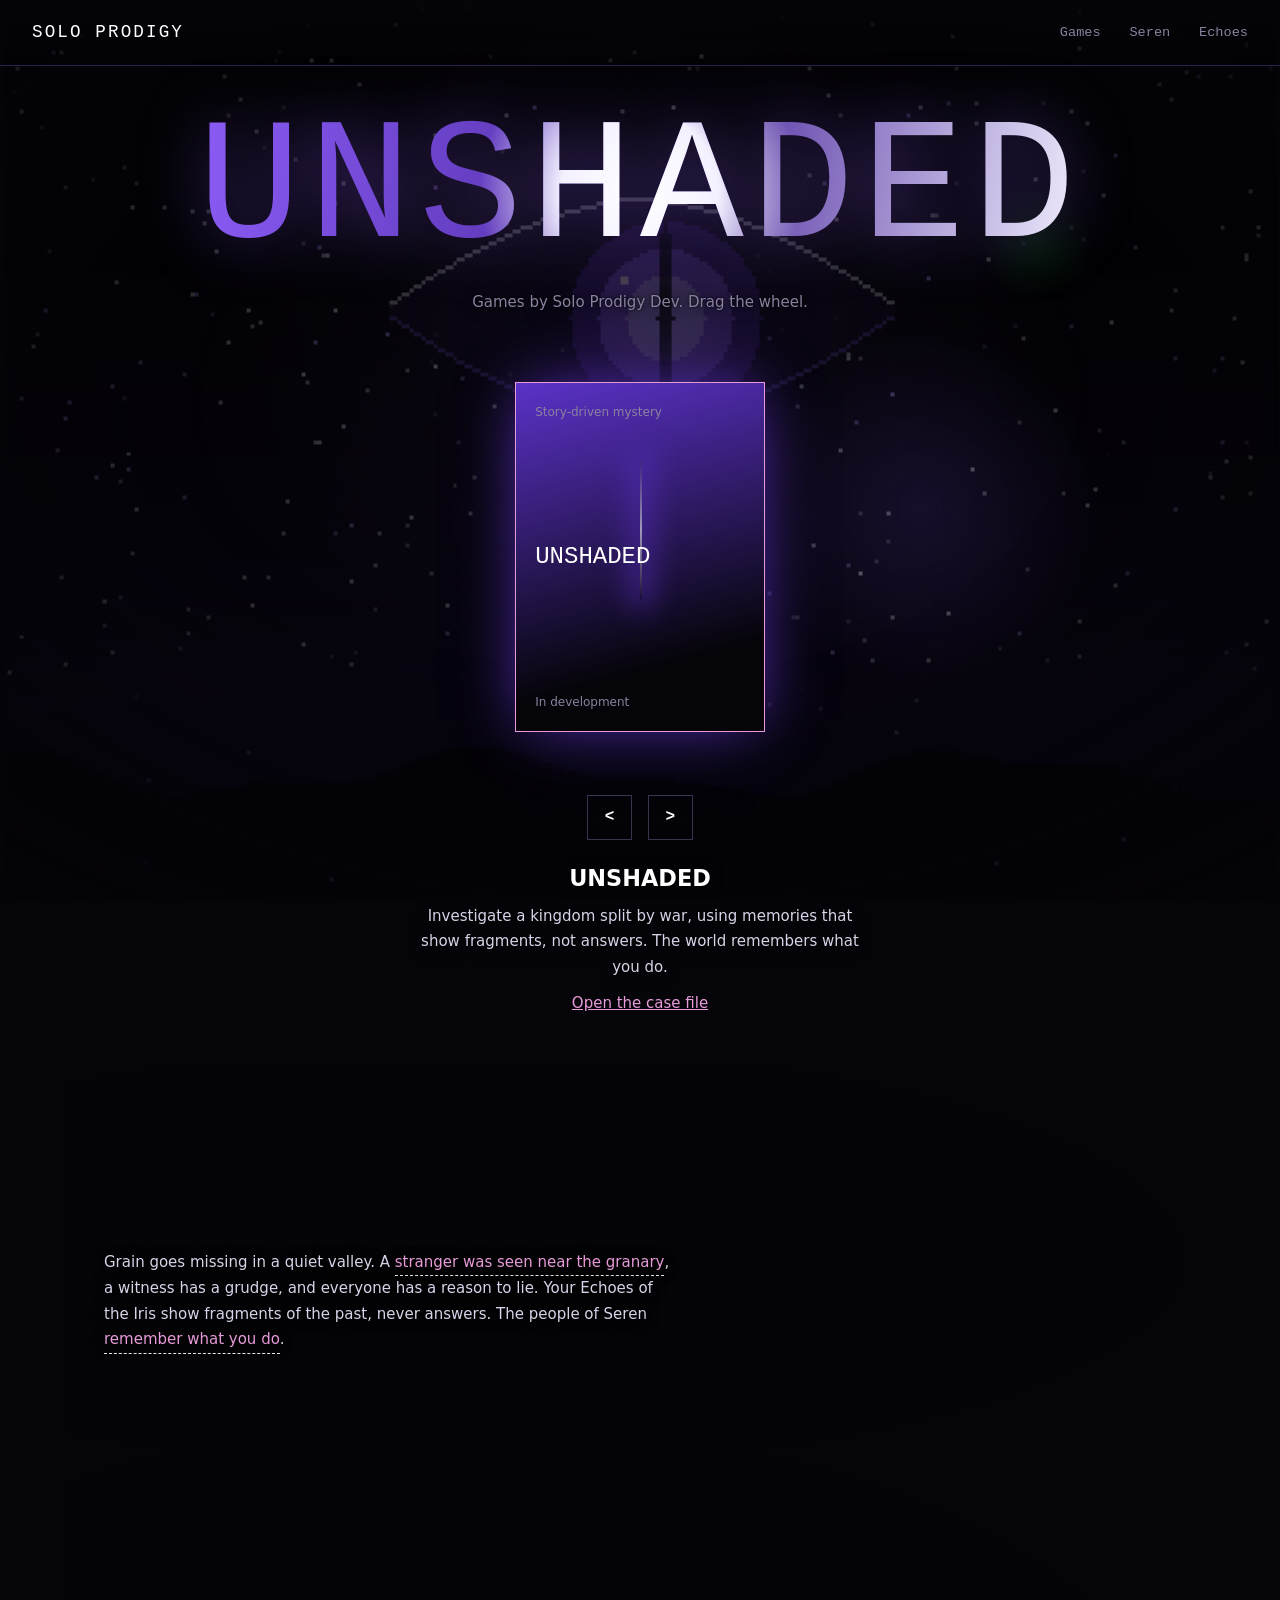
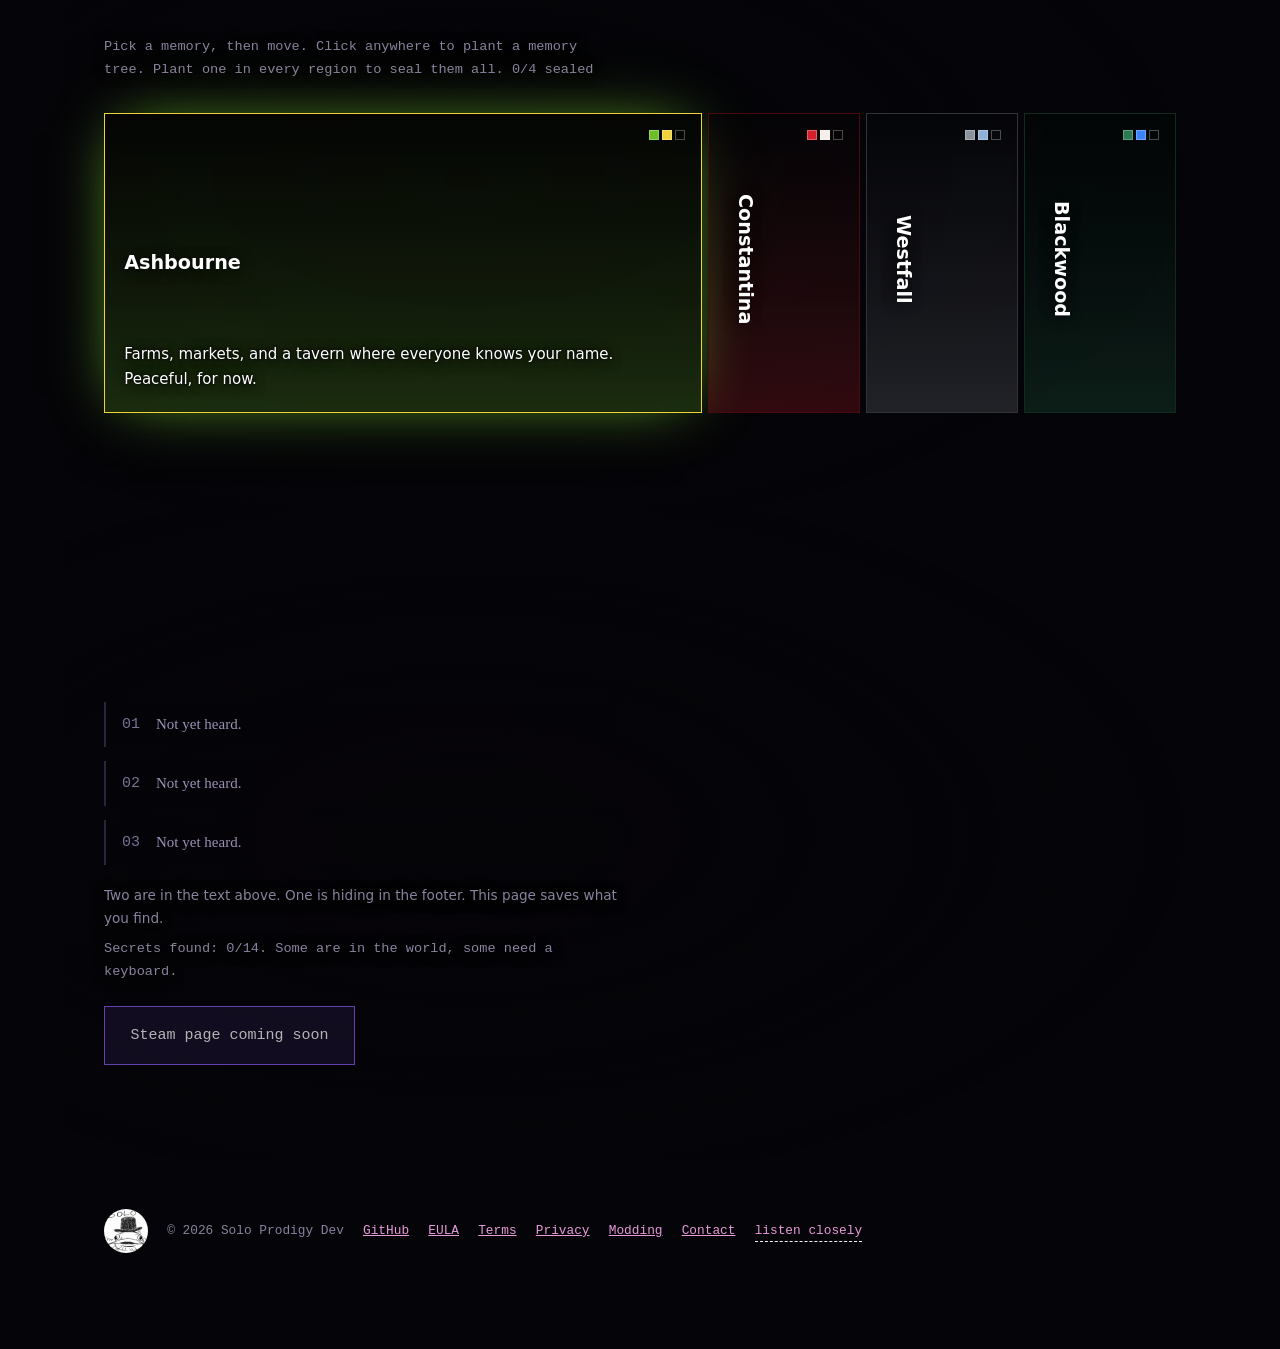
==== index.html @ af422192 "new era" ====
<!DOCTYPE html>
<html lang="en">
<head>
<meta charset="UTF-8">
<meta name="viewport" content="width=device-width, initial-scale=1">
<title>UNSHADED | Solo Prodigy Dev</title>
<meta name="description" content="UNSHADED is a story-driven mystery set in the Kingdom of Seren. The world remembers what you do.">
<meta name="theme-color" content="#050408">
<link rel="icon" href="logo.png">
<style>
/*
  FONT SYSTEM
  Avenir (Demi 600)  headings        .hd
  Avenir (Light 300) body            default
  Plex               UI, metadata    .mono
  Pixelopolis        UNSHADED brand  .pix
  Dotum              The Ancient     #ancient
  Trajan             in-world text   .world
  Drop the font files next to index.html with these names (or edit the urls).
*/
@font-face{font-family:Avenir;src:local('AvenirNextWorld-Light'),url(fonts/AvenirNextWorld-Light.woff) format('woff');font-weight:300;font-display:swap}
@font-face{font-family:Avenir;src:local('AvenirNextWorld-Demi'),url(fonts/AvenirNextWorld-Demi.woff) format('woff');font-weight:600;font-display:swap}
@font-face{font-family:Trajan;src:local('TrajanPro-Regular'),url(fonts/TrajanPro-Regular.woff) format('woff');font-weight:400;font-display:swap}
@font-face{font-family:Pixelopolis;src:url(fonts/Pixelopolis_9000.woff) format('woff');font-display:swap}
@font-face{font-family:Plex;src:url(fonts/IBMPlexMono-Regular.woff) format('woff');font-weight:400;font-display:swap}
@font-face{font-family:Plex;src:url(fonts/IBMPlexMono-SemiBold.woff) format('woff');font-weight:600;font-display:swap}
@font-face{font-family:Dotum;src:url(fonts/dotumche-pixel.woff) format('woff');font-display:swap}
@font-face{font-family:Keeper;src:url(fonts/Ancientkeeper-Regular.ttf) format('truetype');font-display:swap}
@property --acc{syntax:'<color>';inherits:true;initial-value:#8b5cf6}
@property --acc2{syntax:'<color>';inherits:true;initial-value:#f4f1ff}
@property --acc3{syntax:'<color>';inherits:true;initial-value:#4b2a9e}
@property --ink{syntax:'<color>';inherits:true;initial-value:#050408}
/*
  COLOUR SYSTEM  (60 ink / 30 --acc / 10 --acc2, --acc3 = shadow tone)
  UNSHADED   black  / purple      / white
  Ashbourne  black  / green       / yellow
  Constantina black / red         / white
  Westfall   black  / grey        / faint blue
  Blackwood  black  / dark green  / blue
*/
:root{--bone:#f1ecfa;--dim:#8a829f;--anc:#0ABF00}
*{margin:0;padding:0;box-sizing:border-box}
html{scroll-behavior:smooth}
body{--acc:#8b5cf6;--acc2:#f4f1ff;--acc3:#4b2a9e;--ink:#050408;--glow:color-mix(in oklch,var(--acc) 55%,#fff);transition:--acc 1.2s,--acc2 1.2s,--acc3 1.2s,--ink 1.2s;background:var(--ink);color:var(--bone);font:300 15px/1.7 Avenir,'Avenir Next',Avenir,system-ui,sans-serif;overflow-x:hidden}
body[data-r=ashbourne]{--acc:#6dbf2a;--acc2:#f0d33a;--acc3:#2f6b1f;--ink:#050802}
body[data-r=constantina]{--acc:#d4202e;--acc2:#f3efe8;--acc3:#7a0f18;--ink:#050405}
body[data-r=westfall]{--acc:#8a929c;--acc2:#8fb0d6;--acc3:#4a525c;--ink:#06080b}
body[data-r=blackwood]{--acc:#2a7a52;--acc2:#3b82ff;--acc3:#0f4a35;--ink:#020605}
#world,#ink{position:fixed;inset:0;width:100vw;height:100vh;z-index:0;pointer-events:none}
#world{image-rendering:pixelated;image-rendering:crisp-edges}
body::after{content:"";position:fixed;inset:0;z-index:0;pointer-events:none;background:radial-gradient(ellipse 85% 75% at 50% 45%,transparent 40%,color-mix(in oklch,var(--ink) 88%,transparent) 100%)}
main,footer,header{position:relative;z-index:1}
h2,p,.tag{text-shadow:0 2px 14px var(--ink),0 0 3px var(--ink)}
a{color:var(--glow)}
:focus-visible{outline:2px solid var(--glow);outline-offset:3px}
.pix{font-family:Pixelopolis,monospace;-webkit-font-smoothing:none;font-smooth:never;font-weight:400}
.hd{font-family:Avenir,'Avenir Next',system-ui,sans-serif;font-weight:600}
.mono{font-family:Plex,monospace;font-weight:400}
.world{font-family:Trajan,'Trajan Pro',Georgia,serif;font-weight:400;font-style:normal;letter-spacing:.02em}
header nav a,.hint,.cta,footer,.sec,#sec{font-family:Plex,monospace;font-weight:400}

header{position:fixed;top:0;left:0;right:0;z-index:50;display:flex;justify-content:space-between;align-items:center;padding:1.1rem 2rem;background:linear-gradient(var(--ink),transparent)}
header b{font-size:1.1rem;letter-spacing:.12em;color:#fff}
header nav{display:flex;gap:1.8rem}
header nav a{color:var(--dim);text-decoration:none;font-size:.85rem;transition:.25s}
header nav a:hover{color:#fff}

.hero{min-height:100svh;display:flex;flex-direction:column;align-items:center;padding:6.5rem 1rem 3rem;text-align:center;overflow:hidden}
h1{--tx:50%;--ty:50%;font-size:clamp(2.8rem,13.5vw,11rem);line-height:1;letter-spacing:.04em;color:transparent;background:radial-gradient(circle 260px at var(--tx) var(--ty),#fff 0,var(--acc2) 30%,transparent 62%),linear-gradient(100deg,var(--acc),var(--acc3) 55%,var(--acc2));-webkit-background-clip:text;background-clip:text;filter:drop-shadow(0 0 30px color-mix(in oklch,var(--acc) 50%,transparent));animation:rise 2.4s ease both;text-shadow:none}
@keyframes rise{from{opacity:0;filter:blur(18px)}}
.tag{margin-top:.8rem;color:var(--dim)}

.stage{width:100%;height:440px;margin-top:2rem;perspective:1700px;touch-action:pan-y;cursor:grab;user-select:none}
.stage:active{cursor:grabbing}
.ring{position:relative;left:50%;top:210px;width:0;height:0;transform-style:preserve-3d;transition:transform .9s cubic-bezier(.2,.8,.2,1)}
.ring.drag{transition:none}
.card{position:absolute;width:250px;height:350px;left:-125px;top:-175px;backface-visibility:hidden;padding:1.2rem;display:flex;flex-direction:column;justify-content:space-between;text-align:left;border:1px solid rgba(255,255,255,.14);background:linear-gradient(165deg,var(--c),#050408 78%);opacity:.4;transition:opacity .6s,border-color .6s,box-shadow .6s}
.card.on{opacity:1;border-color:var(--glow);box-shadow:0 0 60px -10px var(--c)}
.card::after{content:"";position:absolute;left:50%;top:22%;width:2px;height:40%;background:linear-gradient(transparent,rgba(255,255,255,.8),transparent);box-shadow:0 0 30px 8px var(--c);opacity:.7}
.card.lock{background:repeating-linear-gradient(0deg,#0b0911 0 14px,#120f1b 14px 28px)}
.card.lock::after{display:none}
.card h3{font-size:1.5rem;color:#fff;line-height:1.1;position:relative;z-index:1}
.card small{color:var(--dim);font-size:.75rem}
.nav-wheel{display:flex;gap:1rem;align-items:center;margin-top:.5rem}
.nav-wheel button{font:600 1rem Plex,monospace;width:2.8rem;height:2.8rem;background:rgba(5,4,8,.5);color:#fff;border:1px solid #3a3350;cursor:pointer;transition:.25s}
.nav-wheel button:hover{border-color:var(--glow);background:color-mix(in srgb,var(--acc) 18%,transparent)}
#info{max-width:46ch;min-height:8rem;margin-top:1.2rem}
#info h2{font-size:1.4rem;color:#fff;margin-bottom:.4rem}
#info a{display:inline-block;margin-top:.7rem}

section{max-width:70rem;margin:0 auto;padding:6rem 1.5rem}
h2.big{font-size:clamp(1.8rem,5vw,3.2rem);line-height:1.1;color:#fff;margin-bottom:1rem}
p{max-width:60ch;color:#d8d3e8}
.hint{margin-top:.4rem;color:var(--dim);font-size:.85rem}
.echo{all:unset;cursor:pointer;color:var(--glow);border-bottom:1px dashed var(--acc2);animation:pulse 3.2s ease-in-out infinite}
.echo.found{animation:none;color:var(--dim);border-color:transparent;cursor:default}
@keyframes pulse{50%{text-shadow:0 0 14px var(--acc)}}

/* Region selector: frames over the live scene */
.rg{display:flex;height:300px;gap:6px;margin-top:2rem}
.r{--c:#8b5cf6;--c2:#f4f1ff;--c3:#050408;flex:1;position:relative;overflow:hidden;border:1px solid color-mix(in srgb,var(--c) 35%,#000);background:linear-gradient(180deg,color-mix(in srgb,var(--c3) 55%,transparent),color-mix(in srgb,var(--c) 22%,transparent));backdrop-filter:blur(2px);cursor:pointer;transition:flex .7s cubic-bezier(.2,.8,.2,1),border-color .4s,box-shadow .6s;text-align:left;color:#fff;font:inherit;padding:1.2rem}
.r:hover{border-color:var(--c)}
.r.open{flex:5;border-color:var(--c2);box-shadow:0 0 60px -18px var(--c)}
.r span{position:relative;z-index:1;text-shadow:0 2px 14px rgba(0,0,0,.8);font-size:1.2rem;writing-mode:vertical-rl;transition:.3s}
.r.open span{writing-mode:horizontal-tb}
.r p{color:#fff;position:absolute;left:1.2rem;right:1.2rem;bottom:1.2rem;opacity:0;transition:opacity .5s .2s}
.r.open p{opacity:1}
.sw{position:absolute;top:1rem;right:1rem;display:flex;gap:3px;font-style:normal}
.sw u{display:block;width:10px;height:10px;border:1px solid rgba(255,255,255,.28);text-decoration:none}

.ledger{list-style:none;display:grid;gap:.9rem;max-width:54ch;margin-top:1.5rem}
.ledger li{display:flex;gap:1rem;border-left:2px solid #2a2538;padding-left:1rem;color:#9a92b5;font-style:italic;transition:.6s}
.ledger li b{font-style:normal;color:#7a7295;font-weight:400}
.ledger li.on{border-color:var(--acc);color:var(--bone);font-style:normal}
.ledger li span{font-family:Trajan,'Trajan Pro',Georgia,serif;font-style:normal}
.ledger li.on b{color:var(--glow)}
.cta{display:inline-block;margin-top:1.4rem;padding:1rem 1.6rem;border:1px solid var(--acc);color:#fff;text-decoration:none;background:color-mix(in srgb,var(--acc) 14%,transparent);opacity:.7;pointer-events:none}

footer{max-width:70rem;margin:0 auto;padding:3rem 1.5rem 6rem;color:var(--dim);font-size:.8rem;display:flex;flex-wrap:wrap;gap:1.2rem;align-items:center}
footer button{all:unset;cursor:pointer;line-height:0}
footer img{width:44px;height:44px;border-radius:50%;object-fit:cover;filter:grayscale(1)}
#sir{position:fixed;right:1rem;bottom:1rem;width:min(220px,50vw);display:none;z-index:5;border:2px solid var(--bone)}
#sir.on{display:block}

/* The Ancient: ambient. A low murmur at the edge of the screen. */
#ancient{position:fixed;left:1.2rem;bottom:1rem;max-width:min(18rem,calc(100vw - 2.4rem));z-index:4;font:400 .66rem/1.5 Dotum,monospace;color:var(--anc);opacity:0;filter:blur(2px);pointer-events:none;mix-blend-mode:screen;transition:opacity 3s,filter 3s}
#ancient.show{opacity:.2;filter:none;animation:drift 9s ease-in-out infinite}
#ancient.show.echoed{opacity:.75;color:var(--glow);font-style:italic}
#ancient.show.broken{opacity:.6;font-family:Keeper,serif;letter-spacing:.08em;animation:shake .12s infinite}
@keyframes shake{25%{transform:translate(2px,1px)}75%{transform:translate(-2px,-1px)}}

/* COLOUR THREAD: every heading, selection and header edge borrows the current region's colours */
::selection{background:var(--acc);color:var(--ink)}
h2.big::after{content:"";display:block;width:3.5rem;height:4px;margin-top:.8rem;background:linear-gradient(90deg,var(--acc),var(--acc2));box-shadow:0 0 18px var(--acc)}
header{border-bottom:1px solid color-mix(in srgb,var(--acc) 30%,transparent)}
.r.sealed{box-shadow:inset 0 -4px 0 var(--c2),0 0 30px -14px var(--c)}
section{position:relative}
section::before{content:"";position:absolute;inset:0 -1rem;z-index:-1;background:radial-gradient(ellipse 80% 70% at 35% 50%,color-mix(in srgb,var(--ink) 78%,transparent),transparent 78%)}
.ledger li{padding:.6rem 1rem;background:color-mix(in srgb,var(--ink) 80%,transparent)}
h2.big{clip-path:inset(0 100% 0 0);transition:clip-path 1.1s cubic-bezier(.2,.8,.2,1)}h2.big.in{clip-path:inset(0)}
#sir.drop{animation:drop 1.3s cubic-bezier(.3,1.5,.5,1)}@keyframes drop{from{transform:translateY(-110vh) rotate(-40deg)}}
@media(prefers-reduced-motion:reduce){h2.big{clip-path:none!important}}
@keyframes drift{50%{transform:translate(6px,-4px)}}
@media(max-width:700px){header nav{display:none}.ring{scale:.72}.stage{height:360px}.ring{top:170px}.rg{flex-direction:column;height:auto}.r{min-height:62px}.r.open{min-height:170px}.r span,.r.open span{writing-mode:horizontal-tb}}
@media(prefers-reduced-motion:reduce){*,::after{animation:none!important;transition:none!important}}
</style>
</head>
<body>
<canvas id="world"></canvas>
<canvas id="ink"></canvas>
<header><b class="pix">SOLO PRODIGY</b><nav><a href="#games">Games</a><a href="#seren">Seren</a><a href="#echoes">Echoes</a></nav></header>
<main>
  <div class="hero" id="games">
    <h1 class="pix" id="title">UNSHADED</h1>
    <p class="tag">Games by Solo Prodigy Dev. Drag the wheel.</p>
    <div class="stage" id="stage"><div class="ring" id="ring"></div></div>
    <div class="nav-wheel"><button id="prev" aria-label="Previous game">&lt;</button><button id="next" aria-label="Next game">&gt;</button></div>
    <div id="info" aria-live="polite"></div>
  </div>

  <section id="about">
    <h2 class="big hd">Find out what actually happened.</h2>
    <p>Grain goes missing in a quiet valley. A <button class="echo" data-e="0">stranger was seen near the granary</button>, a witness has a grudge, and everyone has a reason to lie. Your Echoes of the Iris show fragments of the past, never answers. The people of Seren <button class="echo" data-e="1">remember what you do</button>.</p>
  </section>

  <section id="seren">
    <h2 class="big hd">One kingdom. Four memories.</h2>
    <p class="hint">Pick a memory, then move. Click anywhere to plant a memory tree. Plant one in every region to seal them all. <b id="grove" class="mono"></b></p>
    <div class="rg" id="rg"></div>
  </section>

  <section id="echoes">
    <h2 class="big hd">Echoes of the Iris</h2>
    <ol class="ledger" id="lst" aria-label="Echoes found"></ol>
    <p style="margin-top:1.2rem;font-size:.85rem;color:var(--dim)">Two are in the text above. One is hiding in the footer. This page saves what you find.</p>
    <p class="hint" id="sec"></p>
    <a class="cta" href="#echoes">Steam page coming soon</a>
  </section>
</main>
<footer>
  <button id="solo" aria-label="Solo Prodigy Dev logo"><img src="logo.png" alt=""></button>
  <span>&copy; 2026 Solo Prodigy Dev</span>
  <a href="https://github.com/soloprodigydev">GitHub</a>
  <a href="unshaded/eula.html">EULA</a>
  <a href="unshaded/terms.html">Terms</a>
  <a href="unshaded/privacy.html">Privacy</a>
  <a href="unshaded/mods.html">Modding</a>
  <a href="unshaded/contact.html">Contact</a>
  <button class="echo" data-e="2">listen closely</button>
</footer>
<img id="sir" src="good_day_sir.png" alt="A catfish in a small black top hat">
<div id="ancient" role="status" aria-live="polite"></div>

<script>
const $=s=>document.querySelector(s),$$=s=>[...document.querySelectorAll(s)];
const reduce=matchMedia('(prefers-reduced-motion:reduce)').matches;
const store={get(k,d){try{return JSON.parse(localStorage.getItem('uns_'+k))??d}catch(e){return d}},set(k,v){try{localStorage.setItem('uns_'+k,JSON.stringify(v))}catch(e){}}};

/* EDIT YOUR GAMES HERE */
const G=[
 {n:'UNSHADED',t:'Story-driven mystery',s:'In development',c:'#5b32c8',d:'Investigate a kingdom split by war, using memories that show fragments, not answers. The world remembers what you do.',l:'unshaded/index.html',lt:'Open the case file'},
 {n:'????',t:'Not announced',s:'',c:'#222',lock:1,d:'Nothing to see here yet.'},
 {n:'????',t:'Not announced',s:'',c:'#222',lock:1,d:'Nothing to see here yet.'}
];
const N=G.length,STEP=360/N,R3=330;let ang=0,idx=0;
const ring=$('#ring');
G.forEach((g,i)=>{const d=document.createElement('div');d.className='card'+(g.lock?' lock':'');d.style.setProperty('--c',g.c);
  d.style.transform=`rotateY(${i*STEP}deg) translateZ(${R3}px)`;
  d.innerHTML=`<small>${g.t}</small><h3 class="pix">${g.n}</h3><small>${g.s||'&nbsp;'}</small>`;d.onclick=()=>go(i);ring.appendChild(d)});
function paintWheel(){ring.style.transform=`translateZ(${-R3}px) rotateY(${-ang}deg)`;
  idx=((Math.round(ang/STEP)%N)+N)%N;const g=G[idx];
  $$('.card').forEach((c,i)=>c.classList.toggle('on',i===idx));
  $('#info').innerHTML=`<h2 class="hd">${g.n}</h2><p>${g.d}</p>${g.l?`<a href="${g.l}">${g.lt}</a>`:''}`}
function go(i){let diff=((i-idx)%N+N)%N;if(diff>N/2)diff-=N;ang+=diff*STEP;paintWheel()}
$('#prev').onclick=()=>{ang-=STEP;paintWheel()};$('#next').onclick=()=>{ang+=STEP;paintWheel()};
addEventListener('keydown',e=>{if(e.key==='ArrowLeft')$('#prev').click();if(e.key==='ArrowRight')$('#next').click()});
let sx0=null,sa=0;const stage=$('#stage');
stage.addEventListener('pointerdown',e=>{sx0=e.clientX;sa=ang;ring.classList.add('drag')});
addEventListener('pointermove',e=>{if(sx0===null)return;ang=sa-(e.clientX-sx0)*.4;ring.style.transform=`translateZ(${-R3}px) rotateY(${-ang}deg)`});
addEventListener('pointerup',()=>{if(sx0===null)return;sx0=null;ring.classList.remove('drag');ang=Math.round(ang/STEP)*STEP;paintWheel()});
paintWheel();

/* ============ WORLD: one full-screen pixel canvas, lit like a Metroidvania ============ */
const wc=$('#world'),g=wc.getContext('2d'),lc=document.createElement('canvas'),lg=lc.getContext('2d');
let W=1,H=1,PS=4,burst=0,fade=1,lw=0,lh=0;
const mouse={x:-999,y:-999,vx:0,vy:0},lamp={x:0,y:0},lights=[];
const rnd=(a,b)=>a+Math.random()*(b-a),lim=(v,m)=>Math.max(-m,Math.min(m,v)),pick=a=>a[Math.floor(Math.random()*a.length)];
const hexa=h=>[1,3,5].map(i=>parseInt(h.slice(i,i+2),16));
const mixc=(a,b,t)=>{const A=hexa(a),B=hexa(b);return `rgb(${A.map((v,i)=>Math.round(v+(B[i]-v)*t)).join(',')})`};
const R=(x,y,w,h,c)=>{g.fillStyle=c;g.fillRect(Math.round(x),Math.round(y),Math.max(1,Math.round(w)),Math.max(1,Math.round(h)))};
function disc(cx,cy,r,c){cx=Math.round(cx);cy=Math.round(cy);for(let dy=-r;dy<=r;dy++){const w=Math.floor(Math.sqrt(r*r-dy*dy));R(cx-w,cy+dy,w*2+1,1,c)}}
function line(x0,y0,x1,y1,c){x0=Math.round(x0);y0=Math.round(y0);x1=Math.round(x1);y1=Math.round(y1);const dx=Math.abs(x1-x0),dy=-Math.abs(y1-y0),sx=x0<x1?1:-1,sy=y0<y1?1:-1;let e=dx+dy,n=0;g.fillStyle=c;for(;;){g.fillRect(x0,y0,1,1);if((x0===x1&&y0===y1)||++n>300)break;const e2=2*e;if(e2>=dy){e+=dy;x0+=sx}if(e2<=dx){e+=dx;y0+=sy}}}
function sky(st,top,bot){const n=st.length-1;for(let y=top;y<bot;y+=3){const u=(y-top)/(bot-top)*n,i=Math.min(n-1,Math.floor(u));R(0,y,W,3,mixc(st[i],st[i+1],u-i))}}
const rY=(b,a,f,s,x)=>b+Math.sin(x*f+s)*a+Math.sin(x*f*2.3+s*2)*a*.4;
function ridge(b,a,f,s,c){g.fillStyle=c;for(let x=0;x<W;x++){const y=Math.round(rY(b,a,f,s,x));g.fillRect(x,y,1,H-y)}}
function ell(cx,cy,rx,ry,c,a){g.globalAlpha=a;for(let dy=-ry;dy<=ry;dy++){const h=Math.round(rx*Math.sqrt(1-(dy/ry)*(dy/ry)));R(cx-h,cy+dy,h*2,1,c)}g.globalAlpha=1}
const wind=t=>.9+Math.sin(t/2600)*.5+Math.sin(t/830)*.2+burst;
const near=(x,y,r)=>mouse.x<-900?0:Math.max(0,1-Math.hypot(mouse.x-x,mouse.y-y)/r);
const wrapP=p=>{if(p.x>W+4)p.x=-4;if(p.x<-4)p.x=W+4;if(p.y>H+4)p.y=-4;if(p.y<-4)p.y=H+4};
function gust(p,r,f){if(mouse.x<-900)return;const dx=p.x-mouse.x,dy=p.y-mouse.y,d=Math.hypot(dx,dy);if(d<r&&d>.01){const k=1-d/r;p.vx=lim(p.vx+dx/d*f*k+mouse.vx*.05*k,5);p.vy=lim(p.vy+dy/d*f*k+mouse.vy*.05*k,5)}}
function lighting(dark,ink){lg.globalCompositeOperation='source-over';lg.clearRect(0,0,W,H);lg.fillStyle=`rgba(${ink},${dark})`;lg.fillRect(0,0,W,H);lg.globalCompositeOperation='destination-out';
  for(const L of lights){const q=lg.createRadialGradient(L.x,L.y,0,L.x,L.y,L.r);q.addColorStop(0,`rgba(0,0,0,${L.a})`);q.addColorStop(1,'rgba(0,0,0,0)');lg.fillStyle=q;lg.fillRect(L.x-L.r,L.y-L.r,L.r*2,L.r*2)}
  g.drawImage(lc,0,0);g.globalCompositeOperation='lighter';
  for(const L of lights){if(!L.c)continue;const q=g.createRadialGradient(L.x,L.y,0,L.x,L.y,L.r);q.addColorStop(0,`rgba(${L.c},${L.a*.3})`);q.addColorStop(1,`rgba(${L.c},0)`);g.fillStyle=q;g.fillRect(L.x-L.r,L.y-L.r,L.r*2,L.r*2)}
  g.globalCompositeOperation='source-over'}

function torn(x,y,col,edge,t,ph,w){const amp=(.6+w*.5)+near(x+7,y,36)*2;R(x,y-2,1,18,'#030405');
  for(let i=1;i<=14;i++){const off=Math.sin(t/150-i*.65+ph)*(1+i*.35)*amp*.6,h=Math.max(2,9-((i*.55)|0)-(i%4===0?3:0));R(x+i,y+off,1,h,col);R(x+i,y+off+h-1,1,1,edge)}}

/* FOLK: tiny pixel people. One helper for crowds, so each region just says how they behave.
   makeFolk(how many, ground y, how deep the crowd is, scarf colours, walk speed)
   drawFolk options: body colour, shy (back away from cursor), cheer (hop + wave), eyes (glowing eyes that look at you) */
function makeFolk(n,y,depth,cols,sp=.1){return [...Array(n)].map(()=>({x:rnd(0,W),y:y+rnd(0,depth),vx:rnd(-sp,sp),c:pick(cols),up:0}))}
function drawFolk(list,t,o){list.forEach(p=>{
  p.x+=p.vx;if(p.x<-3)p.x=W+3;if(p.x>W+3)p.x=-3;
  const n=near(p.x,p.y-6,o.r||36);
  if(o.shy&&n>0)p.x+=(p.x<mouse.x?-1:1)*n*.5;
  p.up+=((o.cheer&&(n>.2||burst>1.3)?1:0)-p.up)*.2;
  const hop=p.up>.5?Math.abs(Math.sin(t/110+p.x))*2:0,x=Math.round(p.x),y=Math.round(p.y-hop);
  R(x,y-5,2,5,o.body);R(x,y-7,2,2,o.body);R(x,y-4,2,1,p.c);
  if(o.eyes){g.globalAlpha=.3+n*.7;R(x,y-6,2,1,o.eyes);g.globalAlpha=1}
  if(p.up>.5){R(x-1,y-8,1,3,o.body);R(x+2,y-8,1,3,o.body)}})}

/* CLICK POPS: every click throws a puff in the colours of the current scene */
const POP={unshaded:['#b79cff','#f4f1ff'],ashbourne:['#6dbf2a','#f0d33a','#2f6b1f'],constantina:['#d4202e','#f3efe8'],westfall:['#9aa5b1','#8fb0d6'],blackwood:['#3b82ff','#3fd08a']};
/* TWEEN: slide a number from a to b over ms milliseconds, calling fn(value) every frame.
   ease.out = fast then slow. ease.back = overshoots a little then settles (bouncy). */
const ease={out:t=>1-Math.pow(1-t,3),back:t=>1+2.7*Math.pow(t-1,3)+1.7*Math.pow(t-1,2)};
function tween(a,b,ms,fn,e=ease.out){if(reduce)return fn(b);const t0=performance.now();(function f(now){const k=Math.min(1,(now-t0)/ms);fn(a+(b-a)*e(k));if(k<1)requestAnimationFrame(f)})(t0)}
let pops=[];
function pop(x,y){for(let i=0;i<22;i++){const a=rnd(0,6.28),v=rnd(.5,2.6);pops.push({x,y,vx:Math.cos(a)*v,vy:Math.sin(a)*v-1,life:1,c:pick(POP[sceneName])})}burst=Math.min(2.2,burst+.8)}
function drawPops(){pops=pops.filter(p=>{p.vy+=sceneName==='blackwood'?-.01:.06;p.vx*=.97;p.x+=p.vx;p.y+=p.vy;p.life-=.02;if(p.life<=0)return false;g.globalAlpha=Math.min(1,p.life);R(p.x,p.y,p.s||1,p.s||1,p.c);g.globalAlpha=1;return true})}

const SC={
/* ---------- UNSHADED: black, purple, white. A watching iris, stars, rising motes ---------- */
unshaded:{dark:.5,ink:'5,4,8',glow:'139,92,246',
 click(px,py,t){if(Math.abs(px-W/2)<this.cw&&Math.abs(py-this.cy)<this.cw*.45){this.sq=t;secret('eye','It does not like being poked.')}},
 init(){this.s=[...Array(Math.round(W*H/240))].map(()=>({x:rnd(0,W),y:rnd(0,H*.8),ph:rnd(0,6),p:Math.random()<.2}));
  this.m=[...Array(50)].map(()=>({x:rnd(0,W),y:rnd(H*.3,H),vx:0,vy:rnd(-.25,-.05),ph:rnd(0,6)}))},
 draw(t){const w=wind(t);sky(['#050408','#0a0614','#180d32','#2f1a66'],0,H);
  this.s.forEach(s=>{g.globalAlpha=.3+.7*Math.abs(Math.sin(t/900+s.ph));R(s.x,s.y,1,1,s.p?'#b79cff':'#f4f1ff')});g.globalAlpha=1;
  const cx=W/2,cy=Math.round(H*.34),rx=Math.round(Math.min(W,H*1.8)*.2),ry=Math.round(rx*.42);
  /* where it looks: your cursor, or a slow wander when idle */
  const lx=mouse.x<-900?Math.sin(t/3000)*.5:lim((mouse.x-cx)/(W*.5),1),ly=mouse.x<-900?Math.sin(t/2200)*.25:lim((mouse.y-cy)/(H*.5),1);
  /* blink: shuts for a moment every 6.5 seconds */
  const ph=(t%6500)/6500,h=ry*(ph>.96?Math.abs(Math.cos((ph-.96)/.04*Math.PI)):1)*(this.sq&&t-this.sq<500?Math.abs(Math.cos((t-this.sq)/500*Math.PI)):1);
  const ix=cx+lx*rx*.3,iy=cy+ly*ry*.45,ir=Math.round(ry*.9);
  const lid=u=>Math.round(h*(1-Math.pow(Math.abs(u),1.7)));            /* almond shape: how tall the eye is at this column */
  g.globalAlpha=.8;
  for(let dx=-rx;dx<=rx;dx++){const half=lid(dx/rx);if(half<1)continue;R(cx+dx,cy-half,1,half*2+1,'#1b1033')}   /* the white of the eye (dark purple) */
  const ring=(rad,c,sq)=>{for(let x=-rad;x<=rad;x++){const col=Math.round(ix)+x,u=(col-cx)/rx;if(Math.abs(u)>=1)continue;const half=lid(u),d=Math.round(Math.sqrt(rad*rad-x*x)*sq),y0=Math.max(-half,Math.round(iy)-cy-d),y1=Math.min(half,Math.round(iy)-cy+d);if(y1>=y0)R(col,cy+y0,1,y1-y0+1,c)}};
  ring(ir,'#4b2a9e',1);ring(Math.round(ir*.72),'#8b5cf6',1);ring(Math.round(ir*.4),'#b79cff',1);
  ring(2,'#050408',ir/2);                                              /* the slit pupil */
  R(ix-ir*.45,iy-ir*.45,2,2,'#fff');                                   /* the shine */
  for(let dx=-rx;dx<=rx;dx++){const half=lid(dx/rx);if(half<1)continue;R(cx+dx,cy-half-1,1,1,'#f4f1ff');R(cx+dx,cy+half+1,1,1,'#6a4cc4')}  /* lid line */
  g.globalAlpha=1;
  lights.push({x:cx,y:cy,r:rx*1.6,a:.35,c:'139,92,246'});this.cw=rx;this.cy=cy;
  ridge(H*.78,6,.03,2,'#1d1040');ridge(H*.86,5,.05,5,'#0b0618');
  this.m.forEach(m=>{gust(m,26,.7);m.vx+=(w*.15-m.vx)*.03;m.x+=m.vx;m.y+=m.vy;m.vy+=(-.12-m.vy)*.02;if(m.y<-4){m.y=H+4;m.x=rnd(0,W)}wrapP(m);g.globalAlpha=.4+.5*Math.sin(t/500+m.ph);R(m.x,m.y,1,1,'#b79cff');g.globalAlpha=1})}},

/* ---------- ASHBOURNE: black, green, yellow. Golden harvest, birds, leaves, wheat, windmill, bunting ---------- */
ashbourne:{dark:.42,ink:'3,5,2',glow:'240,211,58',
 click(px,py){if(Math.hypot(px-this.mx,py-this.mh)<26){this.spin=.6;secret('mill','The mill remembers being busy.')}},
 init(){this.a=0;this.fk=makeFolk(26,H-15,5,['#f0d33a','#6dbf2a','#c9d84a']);
  this.st=[...Array(Math.ceil(W/2))].map((_,i)=>({x:i*2+(i%3),h:rnd(10,20),ph:rnd(0,6),d:Math.random()})).sort((a,b)=>b.d-a.d);
  this.b=[...Array(18)].map(()=>({x:rnd(0,W),y:rnd(H*.12,H*.4),vx:rnd(.6,1.2),vy:0,ph:rnd(0,6)}));
  this.l=[...Array(70)].map(()=>({x:rnd(0,W),y:rnd(0,H),vx:rnd(.2,.6),vy:rnd(.1,.4),r:rnd(0,6),c:Math.random()<.5?'#6dbf2a':Math.random()<.6?'#f0d33a':'#2f6b1f'}))},
 draw(t){const w=wind(t);
  sky(['#050802','#10240a','#2f5a14','#8fae2a','#f0d33a'],0,Math.round(H*.8));
  const sx=W*.72,sy=H*.64;disc(sx,sy,Math.round(H*.07),'#f6e05a');lights.push({x:sx,y:sy,r:H*.6,a:.55,c:'240,211,58'});
  ridge(H*.66,5,.03,1,'#1d4010');ridge(H*.72,6,.045,4,'#0e2308');
  /* windmill: spins faster in wind and when you wave near it */
  const mx=Math.round(W*.2),mb=Math.round(rY(H*.72,6,.045,4,mx)),mh=mb-26;this.mx=mx;this.mh=mh;this.spin=(this.spin||0)*.97;
  for(let k=0;k<26;k++)R(mx-(8-k*.12)/2,mb-k,8-k*.12,1,'#030501');
  this.a+=.012*w+near(mx,mh,40)*.08+this.spin;
  for(let k=0;k<4;k++){const q=this.a+k*Math.PI/2;line(mx,mh,mx+Math.cos(q)*20,mh+Math.sin(q)*20,'#030501')}
  /* bunting between two poles, pennants flutter and snap near the cursor */
  const x0=Math.round(W*.06),x1=Math.round(W*.6),y0=Math.round(H*.16);
  R(x0,y0-3,2,34,'#030501');R(x1,y0-3,2,34,'#030501');
  for(let x=x0;x<x1;x++)R(x,y0+Math.sin((x-x0)/(x1-x0)*Math.PI)*12,1,1,'#44631f');
  for(let i=1;i<(x1-x0)/8;i++){const px=x0+i*8,py=y0+Math.sin(i*8/(x1-x0)*Math.PI)*12,sw=Math.sin(t/260+i*.8)*1.2*w+near(px,py,30)*Math.sin(t/70+i)*2.5,c=['#f0d33a','#6dbf2a','#c9d84a'][i%3];
   for(let k=0;k<5;k++)R(px-(5-k)/2+sw*k/4,py+1+k,5-k,1,c)}
  /* birds flock toward each other and scatter from the cursor */
  let fx=0,fy=0;this.b.forEach(b=>{fx+=b.x;fy+=b.y});fx/=this.b.length;fy/=this.b.length;
  this.b.forEach(b=>{/* calm cursor = birds come close to look, fast cursor = they scatter */
   if(mouse.x>-900&&burst<.5&&Math.hypot(mouse.x-b.x,mouse.y-b.y)<110){b.vx+=(mouse.x-b.x)*.0015;b.vy+=(mouse.y-b.y)*.002}
   gust(b,burst>1?70:40,burst>1?3:2.2);b.vx=lim(b.vx+(1.2*w-b.vx)*.03+lim((fx-b.x)*.0006,.1),4);b.vy+=(Math.sin(t/900+b.ph)*.25-b.vy)*.05+lim((fy-b.y)*.001,.08);b.x+=b.vx;b.y+=b.vy;wrapP(b);
   const f=Math.round(Math.sin(t/(b.vx>2.5?60:120)+b.ph)*2);R(b.x-2,b.y-f,1,1,'#030501');R(b.x-1,b.y-f/2,1,1,'#030501');R(b.x,b.y,1,1,'#030501');R(b.x+1,b.y-f/2,1,1,'#030501');R(b.x+2,b.y-f,1,1,'#030501')});
  /* wheat bends with the wind and parts around the cursor */
  this.st.forEach(s=>{const back=s.d>.55,hh=back?s.h*.75:s.h,base=H-(back?5:2),n=near(s.x,base-hh,26),off=Math.sin(t/520+s.x*.15+s.ph)*1.5+w*2.2+(s.x>mouse.x?1:-1)*n*5,c1=back?'#1d4010':'#2f6b1f';
   for(let k=0;k<4;k++){const u=k/4;R(s.x+off*u*u,base-hh*u-hh/4,1,hh/4+1,k<2?c1:'#3f8a22')}
   R(s.x+off,base-hh-3,2,4,back?'#b8a328':'#f0d33a')});
  R(0,H-2,W,2,'#030501');
  drawFolk(this.fk,t,{body:'#030501',cheer:1,r:40}); /* villagers wave when you pass */
  /* leaves ride the gusts you make */
  this.l.forEach(l=>{gust(l,26,.8);l.vx+=(.55*w-l.vx)*.03;l.vy+=(.35-l.vy)*.03;l.x+=l.vx;l.y+=l.vy+Math.sin(t/400+l.r)*.15;l.r+=.08;wrapP(l);const f=Math.sin(l.r)>0;R(l.x,l.y,f?2:1,f?1:2,l.c)})}},

/* ---------- CONSTANTINA: black, red, white. Power, industry, empty streets under red banners ---------- */
constantina:{dark:.5,ink:'5,4,5',glow:'212,32,46',
 init(){this.bl=[];let x=-6;while(x<W){const w=Math.round(rnd(10,22)),h=Math.round(rnd(H*.16,H*.46));this.bl.push({x,w,h,s:Math.random()<.3,f:Math.random()});x+=w+(Math.random()<.4?3:0)}
  this.far=[];x=0;while(x<W){const w=Math.round(rnd(14,30));this.far.push({x,w,h:Math.round(rnd(H*.25,H*.55))});x+=w}
  this.ch=[.14,.5,.83].map(f=>({x:Math.round(W*f),h:Math.round(H*.42)}));this.sm=[];this.sa=0;
  this.bn=[.08,.33,.62,.9].map((f,i)=>({x:Math.round(W*f),y:Math.round(H*.2+(i%2)*H*.05),ph:i}));},
 draw(t){const w=wind(t),gy=H-18;
  sky(['#050405','#14060b','#4a0b15','#a31824','#e03a40'],0,H);
  disc(W*.22,H*.24,Math.round(H*.045),'#f3efe8');lights.push({x:W*.22,y:H*.24,r:H*.5,a:.35,c:'243,239,232'},{x:W/2,y:H*.8,r:W*.6,a:.5,c:'212,32,46'});
  this.far.forEach(b=>R(b.x,gy-b.h,b.w,b.h,'#2b0810'));
  if(t-this.sa>180){this.sa=t;this.ch.forEach(c=>this.sm.push({x:c.x+1,y:gy-c.h,vx:0,vy:-.35,s:2,a:.5}))}
  this.ch.forEach(c=>R(c.x,gy-c.h,3,c.h,'#050405'));
  this.sm=this.sm.filter(k=>{gust(k,24,.5);k.vx+=(w*.35-k.vx)*.03;k.x+=k.vx;k.y+=k.vy;k.s+=.03;k.a-=.004;if(k.a<=0)return false;g.globalAlpha=k.a;R(k.x,k.y,k.s,k.s,'#6a2a30');g.globalAlpha=1;return true});
  this.bl.forEach(b=>{const y=gy-b.h;R(b.x,y,b.w,b.h,'#050405');R(b.x,y,1,b.h,'#3a0a12');
   if(b.s)for(let k=0;k<14;k++){const sw=Math.max(1,b.w-k*(b.w/12));R(b.x+(b.w-sw)/2,y-k,sw,1,'#050405')}
   for(let wy=y+4;wy<gy-6;wy+=6)for(let wx=b.x+2;wx<b.x+b.w-2;wx+=4)if(((wx*7+wy*13+Math.floor(t/2400+b.f*5))%5)<2)R(wx,wy,2,3,((wx+wy)%8<4)?'#f3efe8':'#d4202e')});
  R(0,gy,W,18,'#1a0508');R(0,gy,W,1,'#8f1520');
  /* banners: cloth ripples, flares up when you pass */
  this.bn.forEach(bn=>{R(bn.x,bn.y-3,1,52,'#050405');R(bn.x,bn.y-3,12,1,'#3a0a12');
   for(let r=0;r<34;r++){const off=Math.sin(t/280-r*.22+bn.ph)*(.8+r*.06)*(.6+w*.6)+near(bn.x+6,bn.y+r,34)*Math.sin(t/60+r*.5)*2.5;
    if(r<30)R(bn.x+1+off,bn.y+r,10,1,'#d4202e');else{R(bn.x+1+off,bn.y+r,3,1,'#d4202e');R(bn.x+8+off,bn.y+r,3,1,'#d4202e')}
    if(r>=6&&r<20)R(bn.x+5+off,bn.y+r,2,1,'#f3efe8');if(r>=12&&r<14)R(bn.x+2+off,bn.y+r,8,1,'#f3efe8')}});}},

/* ---------- WESTFALL: black, grey, faint blue. Cold, damaged, isolated ---------- */
westfall:{dark:.5,ink:'5,7,10',glow:'111,143,184',
 click(px,py){if(Math.hypot(px-W*.8,py-H*.2)<H*.07){burst=2.2;secret('moon','The wind carries names. It just said yours.')}},
 init(){this.fk=makeFolk(7,H-19,3,['#6f8fb8','#8a929c'],.05);this.f=[...Array(140)].map(()=>({x:rnd(0,W),y:rnd(0,H),vx:rnd(1,2.5),vy:rnd(.1,.5),b:Math.random()<.15,c:Math.random()<.5?'#9aa5b1':'#dfe9f5'}));
  this.s=[...Array(16)].map(()=>({x:rnd(0,W),y:rnd(5,H-30),l:rnd(14,40),v:rnd(2,5)}));
  this.sp=[...Array(14)].map(()=>({x:rnd(0,W),h:rnd(10,24),lean:rnd(-.5,.5),ph:rnd(0,6)}))},
 draw(t){const w=wind(t);
  sky(['#06080b','#10151b','#2a323b','#5a6672','#8ea0b2'],0,H);
  disc(W*.8,H*.2,Math.round(H*.05),'#c4d6e8');lights.push({x:W*.8,y:H*.2,r:H*.55,a:.5,c:'120,160,210'});
  ridge(H*.62,8,.025,3,'#1c2128');
  const cx=Math.round(W/2),by=H-16,ww=Math.round(W*.34),wt=by-Math.round(H*.22);
  R(cx-ww/2,wt,ww,by-wt,'#080a0d');for(let x=cx-ww/2;x<cx+ww/2;x+=6)R(x,wt-3,3,3,'#080a0d');R(cx-ww/2,wt,1,by-wt,'#1f2a38');
  [cx-ww/2-5,cx+ww/2-5].forEach(tx=>{const tt=by-Math.round(H*.42);R(tx,tt,10,by-tt,'#080a0d');for(let x=tx;x<tx+10;x+=4)R(x,tt-3,2,3,'#080a0d');R(tx,tt,1,by-tt,'#1f2a38')});
  const kt=by-Math.round(H*.52);R(cx-9,kt,18,by-kt,'#080a0d');for(let k=0;k<12;k++)R(cx-9+k*.7,kt-k,18-k*1.4,1,'#080a0d');R(cx-9,kt,1,by-kt,'#1f2a38');
  R(cx-4,by-12,8,12,'#0e1620');R(cx-3,by-13,6,1,'#0e1620');
  g.globalAlpha=.5+.4*Math.sin(t/600);R(cx-2,by-Math.round(H*.4),2,4,'#6f8fb8');R(cx+3,by-Math.round(H*.3),2,4,'#6f8fb8');g.globalAlpha=1;
  [-10,10].forEach(o=>{const bx=cx+o,fh=3+Math.round(Math.sin(t/90+bx)+Math.sin(t/57+bx*2));R(bx,by-11,1,11,'#030405');R(bx-1,by-12,3,1,'#030405');R(bx-1,by-12-fh,3,fh,'#6f8fb8');R(bx,by-13-fh,1,2,'#cfe0f5');lights.push({x:bx,y:by-14,r:H*.2,a:.5,c:'111,143,184'})});
  torn(cx-ww/2,by-Math.round(H*.42)-3,'#7a838d','#6f8fb8',t,0,w);torn(cx+ww/2,by-Math.round(H*.42)-3,'#7a838d','#6f8fb8',t,1.5,w);torn(cx-5,kt-14,'#9aa5b1','#6f8fb8',t,3,w);
  ridge(H*.86,3,.06,1,'#0b0e12');R(0,by,W,H-by,'#07090c');
  this.sp.forEach(s=>{const sw=Math.sin(t/900+s.ph)*.4+s.lean;line(s.x,H-2,s.x+sw*s.h*.6,H-2-s.h,'#030405')});
  drawFolk(this.fk,t,{body:'#030405',shy:1,r:50}); /* isolated: they back away from you */
  /* wind streaks and drifting ash, shoved aside by the cursor */
  this.s.forEach(s=>{s.x+=s.v*w;if(s.x>W+40)s.x=-40;g.globalAlpha=.14;R(s.x,s.y+Math.sin(s.x/20+t/500)*2,s.l,1,'#8fb0d6');g.globalAlpha=1});
  this.f.forEach(f=>{gust(f,24,1);f.vx+=(2*w-f.vx)*.02;f.vy+=(.25-f.vy)*.02;f.x+=f.vx;f.y+=f.vy+Math.sin(t/300+f.x*.1)*.1;wrapP(f);R(f.x,f.y,f.b?2:1,1,f.c)})}},

/* ---------- BLACKWOOD ----------
   dark green, black, blue. big old tree w/ a door in it, a pool, and stuff that watches you.
   (rewrote this whole section, its WAY bigger now lol. try clicking everything)
   things to try: knock on the door, poke the owl, click the mushrooms, click the lily pads, click the air */
blackwood:{dark:.68,ink:'2,6,5',glow:'59,130,255',

 init(){
  const gy=this.gy=Math.round(H*.84);   // ground line. everything under it is the pool
  this.tx=W/2;                          // tree x, it moves a bit with the mouse
  this.knocks=0; this.knockGlow=0;
  this.doorOpen=0;                      // 0 = shut, 1 = open (gets tweened)
  this.ripples=[]; this.spirits=[]; this.spores=[];
  this.shroomHits=0; this.target=null;
  this.moonX=Math.round(W*.2);

  // 3 layers of trees so the parallax looks deep
  this.far=[...Array(Math.ceil(W/16))].map((_,i)=>({x:i*16+rnd(0,10),w:Math.round(rnd(2,5))}));
  this.mid=[...Array(Math.ceil(W/46))].map((_,i)=>({x:i*46+rnd(0,26),w:Math.round(rnd(6,11))}));
  this.near=[.03,.2,.8,.96].map(f=>({x:W*f,w:Math.round(rnd(10,16))}));
  this.rays=[.1,.3,.7,.9].map(f=>({x:W*f,w:rnd(4,9)}));
  this.fog=[...Array(9)].map(()=>({x:rnd(0,W),y:rnd(H*.4,gy),rx:rnd(50,120),ry:rnd(5,12),v:rnd(.02,.08)}));
  this.fern=[...Array(Math.ceil(W/4))].map((_,i)=>({x:i*4+rnd(0,3),h:rnd(5,15),ph:rnd(0,6)}));
  this.vines=[...Array(12)].map(()=>({x:rnd(4,W-4),len:Math.round(rnd(14,46))}));
  this.flies=[...Array(60)].map(()=>({x:rnd(0,W),y:rnd(H*.2,gy),vx:rnd(-.2,.2),vy:rnd(-.2,.2),ph:rnd(0,6),c:Math.random()<.6?'#6fa8ff':'#3fd08a'}));
  this.leaves=[...Array(24)].map(()=>({x:rnd(0,W),y:rnd(0,gy),r:rnd(0,6),c:Math.random()<.5?'#0f4a35':'#2a7a52'}));
  this.watchers=makeFolk(5,gy,0,['#3b82ff'],0);   // the folk that just stand there. creepy
  // NEW STUFF
  this.eyes=[...Array(6)].map(()=>({x:rnd(10,W-10),y:rnd(H*.3,gy-10),a:0,ph:rnd(0,6)}));   // eyes in the dark trees
  this.shrooms=[...Array(9)].map(()=>({x:rnd(6,W-6),px:0,s:Math.round(rnd(2,4)),glow:0,c:Math.random()<.5?'#3b82ff':'#3fd08a'}));
  this.pads=[.18,.36,.62,.8].map(f=>({x:W*f,y:gy+(H-gy)*rnd(.35,.7),bloom:0}));
  this.owl={x:0,y:0,mode:'sit',back:0,flap:0};
 },

 // click on the air and all the fireflies go there for a few secs
 swarm(px,py,t){this.target={x:px,y:py,until:t+2500}},

 click(px,py,t){
  const gy=this.gy,o=this.owl;
  // 1. the door. knock 3 times and it opens
  if(Math.abs(px-this.tx)<10&&py>gy-34&&py<gy+2){
   this.knockGlow=1.2;this.knocks++;
   if(this.knocks%3===0){
    secret('knock','...Who knocks at my door?');
    tween(0,1,600,v=>this.doorOpen=v,ease.back);               // door swings open (bouncy)
    setTimeout(()=>tween(1,0,900,v=>this.doorOpen=v),4500);     // and shuts again later
    for(let i=0;i<30;i++)this.spirits.push({x:this.tx+rnd(-3,3),y:gy-12,vx:rnd(-.6,.6),vy:rnd(-1.4,-.3),l:1});
   }
   return;
  }
  // 2. the owl
  if(o.mode==='sit'&&Math.hypot(px-o.x,py-(o.y-6))<9){o.mode='fly';secret('owl','Whoo. Rude.');return}
  // 3. mushrooms
  for(const m of this.shrooms){
   if(Math.abs(px-m.px)<m.s+3&&py>gy-m.s*2-6&&py<gy+1){
    m.glow=1;this.shroomHits++;
    for(let i=0;i<10;i++)this.spores.push({x:m.px,y:gy-m.s*2,vx:rnd(-.5,.5),vy:rnd(-1,-.3),l:1,c:m.c});
    if(this.shroomHits===8)secret('shrooms','They taste like static. Do not eat them.');
    return;
   }
  }
  // 4. lily pads
  for(const p of this.pads){
   if(Math.hypot((px-p.x)/8,(py-p.y)/4)<1){
    tween(p.bloom,p.bloom>.5?0:1,600,v=>p.bloom=v,ease.back);
    this.ripples.push({x:p.x,y:p.y,r:1});return;
   }
  }
  // 5. otherwise: water = ripple, air = fireflies come to you
  if(py>gy)this.ripples.push({x:px,y:py,r:1});else this.swarm(px,py,t);
 },

 draw(t){this.drawAll(t,wind(t),this.gy,Math.round(W*.045))},

 drawAll(t,w,gy,tw){
  const mxp=mouse.x<-900?0:(mouse.x-W/2)/W,tx=this.tx=Math.round(W/2-mxp*14);
  sky(['#020605','#04120d','#061c14','#0a2a22'],0,gy);

  // the moon (it peeks thru the trees)
  const my=Math.round(H*.17),mr=Math.round(H*.05);
  ell(this.moonX,my,mr*3,mr*3,'#3b82ff',.05);ell(this.moonX,my,mr*2,mr*2,'#6fa8ff',.08);
  disc(this.moonX,my,mr,'#cfe3ff');disc(this.moonX-mr*.3,my-mr*.2,Math.round(mr*.3),'#a9c4e8');
  lights.push({x:this.moonX,y:my,r:H*.4,a:.4,c:'111,168,255'});

  // god rays
  this.rays.forEach((s,i)=>{const sw=Math.sin(t/2200+i*2)*8;g.globalAlpha=.07+.03*Math.sin(t/1500+i);for(let y=0;y<gy;y++)R(s.x+y*.35+sw,y,s.w+y*.06,1,'#3b82ff');g.globalAlpha=1});

  // trees back to front. they slide at different speeds = parallax
  this.far.forEach(f=>R(f.x-mxp*3,0,f.w,gy,'#03150f'));
  // eyes hiding in the far trees. they vanish if you get close
  this.eyes.forEach(e=>{
   const close=near(e.x,e.y,38)>0;
   e.a+=((close?0:.9*(Math.sin(t/1700+e.ph)>-.6?1:0))-e.a)*.08;
   if(e.a>.02){g.globalAlpha=e.a;R(e.x-2,e.y,1,1,'#6fa8ff');R(e.x+2,e.y,1,1,'#6fa8ff');g.globalAlpha=1}
  });
  this.fog.forEach(f=>{f.x+=f.v+w*.04;if(f.x>W+120)f.x=-120;ell(f.x,f.y,f.rx,f.ry,'#2a6a5a',.07)});
  this.mid.forEach(m=>{const x=m.x-mxp*9;R(x,0,m.w,gy,'#052a1c');R(x,0,1,gy,'#0a3a28');for(let y=0;y<gy;y+=6)R(x+Math.floor(y*5+m.x)%m.w,y,1,3,'#0a3a28')});

  // THE OLD TREE. trunk gets wider at the bottom, roots go out on the ground
  for(let y=0;y<gy;y++){const wd=Math.round(tw+Math.pow(y/gy,5)*tw*1.4),x=tx-wd/2;R(x,y,wd,1,'#041a12');R(x,y,2,1,'#0f4a35');R(x+wd-2,y,2,1,'#010805');if(y%5===0)R(x+3+Math.floor(y*7)%Math.max(1,wd-6),y,1,3,'#0a3a28')}
  [-1,1].forEach(sd=>{for(let k=0;k<44;k++){const y=gy-Math.round(14*Math.exp(-k/11));R(tx+sd*(tw*.5+k*1.5)-1,y,3,gy-y+1,'#041a12')}});

  // branch + owl
  const by=Math.round(gy*.3),o=this.owl;
  R(tx-tw*2.6,by,tw*2.2,3,'#041a12');R(tx-tw*2.6,by,tw*2.2,1,'#0f4a35');
  if(o.mode==='sit'){o.x=Math.round(tx-tw*1.9);o.y=by}
  if(o.mode==='fly'){o.x+=1.7;o.y-=.5+Math.sin(t/90)*.4;o.flap=Math.sin(t/60)*4;if(o.x>W+10){o.mode='gone';o.back=t+7000}}
  if(o.mode==='gone'&&t>o.back){o.mode='sit'}
  if(o.mode!=='gone'){
   ell(o.x,o.y-5,4,5,'#010805',1);R(o.x-4,o.y-11,1,2,'#010805');R(o.x+3,o.y-11,1,2,'#010805');
   if(o.mode==='fly'){line(o.x-3,o.y-5,o.x-10,o.y-5+o.flap,'#010805');line(o.x+3,o.y-5,o.x+10,o.y-5+o.flap,'#010805')}
   const blink=(t%4200)<150,lx=lim((mouse.x-o.x)/40,1);   // eyes follow the mouse
   if(!blink){R(o.x-3,o.y-8,2,2,'#9cc4ff');R(o.x+1,o.y-8,2,2,'#9cc4ff');R(o.x-3+(lx>0?1:0),o.y-8,1,2,'#020805');R(o.x+1+(lx>0?1:0),o.y-8,1,2,'#020805')}
  }

  // the door: glows more when you are near or knock on it
  const hy=gy-28,pu=Math.min(1.3,.45+.2*Math.sin(t/900)+near(tx,hy+14,70)*.45+this.knockGlow),d=this.doorOpen;this.knockGlow*=.95;
  for(let x=-5;x<=5;x++){const top=hy+Math.round(Math.pow(Math.abs(x)/5,2)*6);R(tx+x,top,1,gy-top,'#020805')}
  const dw=3+Math.round(d*2);   // glowing part gets wider when the door is open
  g.globalAlpha=Math.min(1,pu);for(let x=-dw;x<=dw;x++){const top=hy+3+Math.round(Math.pow(Math.abs(x)/dw,2)*4);R(tx+x,top,1,gy-top,Math.abs(x)<2?'#9cc4ff':'#3b82ff')}g.globalAlpha=1;
  if(d>.05){g.globalAlpha=Math.min(.35,d*.35);for(let k=0;k<14;k++)R(tx-dw-k,gy-1+k*.15,dw*2+k*2,1,'#6fa8ff');g.globalAlpha=1}   // light spills out on the floor
  if(pu>.9&&Math.sin(t/500)>-.7){R(tx-2,hy+10,1,3,'#020805');R(tx+2,hy+10,1,3,'#020805')}   // something looks back
  for(let i=0;i<12;i++){const a=i/12*6.283+t/4000;g.globalAlpha=Math.min(1,.2+pu*.5*(Math.sin(t/400+i)*.5+.7));R(tx+Math.cos(a)*12,hy-8+Math.sin(a)*12,1,2,'#6fa8ff')}g.globalAlpha=1;   // rune ring
  lights.push({x:tx,y:hy+14,r:40+pu*50+d*50,a:Math.min(.9,pu),c:'59,130,255'});

  // canopy + vines
  for(let x=0;x<W;x+=2){const ch=10+Math.sin(x*.07+t/2500)*4+Math.sin(x*.19)*3;R(x,0,2,ch,'#020a07');R(x,ch,2,1,'#0f4a35')}
  this.vines.forEach(v=>{let vx=v.x;for(let k=0;k<v.len;k++){vx=v.x+Math.sin(t/700+v.x+k*.12)*(1+k*.1)*(.5+w*.5)+(v.x>mouse.x?1:-1)*near(v.x,k,30)*5*k/v.len;R(vx,k,1,1,'#0a3a28')}R(vx,v.len,2,2,'#3b82ff')});

  // falling leaves
  this.leaves.forEach(l=>{gust(l,24,.8);l.x+=Math.sin(t/500+l.r)*.3+w*.2;l.y+=.25;l.r+=.05;if(l.y>gy){l.y=-3;l.x=rnd(0,W)}wrapP(l);R(l.x,l.y,Math.sin(l.r)>0?2:1,1,l.c)});

  // the pool
  R(0,gy,W,H-gy,'#020f12');
  for(let y=gy+3;y<H;y+=3){g.globalAlpha=.18;const off=Math.sin(y*.9+t/600)*8;for(let x=-20+off;x<W;x+=40)R(x,y,16,1,'#3b82ff')}
  g.globalAlpha=.25;R(tx-tw/2,gy+2,tw,Math.round((H-gy)*.8),'#0a3a28');g.globalAlpha=Math.min(.5,pu*.4);R(tx-3+Math.sin(t/300)*1.5,gy+3,7,Math.round((H-gy)*.7),'#3b82ff');
  g.globalAlpha=.25;for(let y=gy+2;y<H;y+=2)R(this.moonX+Math.sin(y+t/400)*3-4,y,8+Math.sin(y*.5+t/300)*2,1,'#cfe3ff');g.globalAlpha=1;   // moon reflection
  R(0,gy,W,2,'#010403');
  // lily pads. click to make them bloom. all 4 = secret
  this.pads.forEach(p=>{
   const py=p.y+Math.sin(t/900+p.x)*.6;
   ell(p.x,py,7,2,'#0f4a35',1);R(p.x,py-1,7,1,'#020f12');
   if(p.bloom>.02){g.globalAlpha=Math.min(1,p.bloom);R(p.x-1,py-3,3,2,'#9cc4ff');R(p.x,py-4,1,1,'#fff');g.globalAlpha=1;lights.push({x:p.x,y:py-2,r:18*p.bloom,a:.5*p.bloom,c:'156,196,255'})}
  });
  if(!secrets.includes('pads')&&this.pads.every(p=>p.bloom>.95))secret('pads','Four flowers open. The water remembers the shape of the moon.');

  if(mouse.x>-900&&mouse.y>gy&&Math.hypot(mouse.vx,mouse.vy)>.8&&t-(this.rt||0)>120){this.rt=t;this.ripples.push({x:mouse.x,y:mouse.y,r:1})}
  this.ripples=this.ripples.filter(q=>{q.r+=.5;if(q.r>30)return false;g.globalAlpha=(1-q.r/30)*.7;for(let a=0;a<6.283;a+=.12)R(q.x+Math.cos(a)*q.r,q.y+Math.sin(a)*q.r*.35,1,1,'#6fa8ff');g.globalAlpha=1;return true});

  // ferns lean away from you, the watchers just stand and stare
  this.fern.forEach(f=>{const off=Math.sin(t/600+f.x*.2+f.ph)*1.5+w*1.5+(f.x>mouse.x?1:-1)*near(f.x,gy-f.h,24)*4;for(let k=0;k<3;k++){const u=k/3;R(f.x+off*u*u,gy-f.h*u-f.h/3,1,f.h/3+1,k<2?'#062a1c':'#0f4a35')}if(f.ph<1)R(f.x+off,gy-f.h-1,1,1,'#6fa8ff')});
  drawFolk(this.watchers,t,{body:'#010403',eyes:'#6fa8ff',r:70});

  // glowing mushrooms: get brighter when you go near, click for spores
  this.shrooms.forEach(m=>{
   const x=m.px=Math.round(m.x-mxp*12);
   m.glow=Math.max(m.glow*.97,near(x,gy-m.s,26)*.8);
   R(x,gy-m.s,1,m.s,'#0a3a28');
   g.globalAlpha=.35+m.glow*.65;
   for(let dx=-m.s;dx<=m.s;dx++){const h=Math.round(Math.sqrt(m.s*m.s-dx*dx)*.6);R(x+dx,gy-m.s-h,1,h+1,m.c)}
   g.globalAlpha=1;
   if(m.glow>.1)lights.push({x,y:gy-m.s,r:10+m.glow*22,a:m.glow*.6,c:m.c==='#3b82ff'?'59,130,255':'63,208,138'});
  });
  this.spores=this.spores.filter(s=>{s.x+=s.vx+Math.sin(t/200+s.y)*.2;s.y+=s.vy;s.l-=.012;if(s.l<=0)return false;g.globalAlpha=s.l;R(s.x,s.y,1,1,s.c);g.globalAlpha=1;return true});

  // spirits from knocking float up
  this.spirits=this.spirits.filter(sp=>{sp.x+=sp.vx+Math.sin(t/200+sp.y)*.2;sp.y+=sp.vy;sp.l-=.008;if(sp.l<=0)return false;g.globalAlpha=sp.l;R(sp.x,sp.y,2,2,'#9cc4ff');g.globalAlpha=1;lights.push({x:sp.x,y:sp.y,r:12,a:sp.l*.5,c:'111,168,255'});return true});

  // fireflies. go toward the cursor, or toward wherever you last clicked
  const hunting=this.target&&t<this.target.until;
  this.flies.forEach((f,i)=>{
   const dx=mouse.x-f.x,dy=mouse.y-f.y,dist=Math.hypot(dx,dy);
   if(mouse.x>-900&&dist<80&&dist>1){f.vx+=dx/dist*.04;f.vy+=dy/dist*.04}
   if(hunting){f.vx+=(this.target.x-f.x)*.0015;f.vy+=(this.target.y-f.y)*.0015}
   f.vx=lim(f.vx*.98+rnd(-.05,.05),hunting?2.6:1.4);f.vy=lim(f.vy*.98+rnd(-.05,.05),hunting?2.6:1.4);
   f.x+=f.vx;f.y+=f.vy;if(f.y>gy-4)f.vy=-.4;wrapP(f);
   const a=.35+.6*Math.sin(t/400+f.ph);
   g.globalAlpha=a*.25;R(f.x-1,f.y-1,3,3,f.c);g.globalAlpha=a;R(f.x,f.y,1,1,f.c);g.globalAlpha=a*.3;R(f.x,gy+(gy-f.y)*.3,1,1,f.c);g.globalAlpha=1;
   if(i%5===0)lights.push({x:f.x,y:f.y,r:14,a:a*.5,c:'111,168,255'});
  });

  // nearest layer: big dark trunks at the edges + grass, so the whole thing feels deeper
  this.near.forEach(n=>{const x=n.x-mxp*20;R(x,0,n.w,H,'#010403');R(x+n.w-2,0,1,H,'#052a1c')});
  for(let x=0;x<W;x+=7){const h=7+(x*13)%9,sw=Math.sin(t/700+x)*1.5+w;line(x,H,x+sw+2,H-h,'#010403');line(x+3,H,x+3+sw-1,H-h+3,'#010403')}
 }
}
};
let sceneName='unshaded',scene=SC.unshaded;
function setScene(n){if(n===sceneName)return;sceneName=n;scene=SC[n];fade=0;tween(1.1,1,900,v=>wc.style.transform='scale('+v+')',ease.back);if(reduce)renderOnce()}
function step(t){if(!lc.width||!lc.height||!wc.width||!wc.height)return;lights.length=0;scene.draw(t);drawPops();
  const tx=mouse.x>-900?mouse.x:W/2+Math.cos(t/2300)*W*.3,ty=mouse.y>-900?mouse.y:H*.45+Math.sin(t/1900)*H*.15;lamp.x+=(tx-lamp.x)*.2;lamp.y+=(ty-lamp.y)*.2;
  lights.push({x:lamp.x,y:lamp.y,r:Math.round(H*.2),a:.9,c:scene.glow});
  lighting(scene.dark,scene.ink);
  if(fade<1){fade=Math.min(1,fade+.05);g.globalAlpha=1-fade;R(0,0,W,H,'#000');g.globalAlpha=1}}
function renderOnce(){fade=1;step(0)}
let lastF=0;
function frame(t){requestAnimationFrame(frame);if(t-lastF<32)return;lastF=t;burst*=.94;mouse.vx*=.8;mouse.vy*=.8;step(t)}
function size(){lw=innerWidth;lh=innerHeight;PS=innerWidth<700?3:Math.max(4,Math.round(innerWidth/380));W=Math.max(2,Math.ceil(innerWidth/PS));H=Math.max(2,Math.ceil(innerHeight/PS));   /* never 0, or drawImage blows up when the frame loads hidden */
  wc.width=lc.width=W;wc.height=lc.height=H;g.imageSmoothingEnabled=false;Object.values(SC).forEach(s=>s.init());lamp.x=W/2;lamp.y=H/2;if(reduce)renderOnce()}
size();let rz;addEventListener('resize',()=>{clearTimeout(rz);rz=setTimeout(()=>{if(lw<2||lh<2||Math.abs(innerWidth-lw)>2||Math.abs(innerHeight-lh)>150)size()},150)});
if(!reduce)requestAnimationFrame(frame);

/* Regions */
const RG=[['Ashbourne',['#6dbf2a','#f0d33a','#050802'],'Farms, markets, and a tavern where everyone knows your name. Peaceful, for now.'],
['Constantina',['#d4202e','#f3efe8','#050405'],'A gothic capital of cathedrals and factories. Power lives here, and so does the poverty beside it.'],
['Westfall',['#8a929c','#8fb0d6','#06080b'],'A frontier citadel worn down by war. Here the Schism is not history. People remember it.'],
['Blackwood',['#2a7a52','#3b82ff','#020605'],'A forest so old the sunlight gives up. Something was here long before Seren.']];
const WH={ashbourne:'The harvest smells of smoke this year.',constantina:'The chimneys never stop. Nobody is out to hear them.',westfall:'The wind here carries names.',blackwood:'Something older than the kingdom watches. Not me.'};
let cur='ashbourne',inSeren=false;
function refresh(){document.body.dataset.r=inSeren?cur:'';setScene(inSeren?cur:'unshaded')}
const rg=$('#rg');
RG.forEach((r,i)=>{const b=document.createElement('button');b.className='r'+(i===0?' open':'');b.dataset.k=r[0].toLowerCase();b.style.setProperty('--c',r[1][0]);b.style.setProperty('--c2',r[1][1]);b.style.setProperty('--c3',r[1][2]);
  b.innerHTML=`<em class="sw">${r[1].map(c=>`<u style="background:${c}"></u>`).join('')}</em><span class="hd">${r[0]}</span><p>${r[2]}</p>`;
  b.onclick=()=>{b.animate([{transform:'scale(.96)'},{transform:'scale(1)'}],{duration:400,easing:'cubic-bezier(.3,1.6,.5,1)'});$$('.r').forEach(x=>x.classList.toggle('open',x===b));cur=r[0].toLowerCase();refresh();say(WH[cur])};rg.appendChild(b)});
new IntersectionObserver(([e])=>{inSeren=e.isIntersecting;refresh()},{threshold:.25}).observe($('#seren'));

/* GROVE: plant a tree while a region is showing and that region is sealed. Four seals = done. Saved between visits. */
let grove=store.get('grove',[]);
function paintGrove(){$$('.r').forEach(b=>b.classList.toggle('sealed',grove.includes(b.dataset.k)));$('#grove').textContent=grove.length+'/4 sealed';
  if(grove.length===4)$('.cta').textContent='All four memories sealed. Steam page coming soon'}
function sealRegion(){if(!inSeren||grove.includes(cur))return;grove.push(cur);store.set('grove',grove);paintGrove();
  say(grove.length===4?'Four memories sealed. Now you remember Seren the way it remembers you.':'The '+cur+' memory holds.','echoed',1)}
paintGrove();

/* The Ancient: ambient. A rare murmur at the screen's edge, a faint green wisp that lags behind the cursor. */
const box=$('#ancient');let token=0,hideT,lastSay=0;
function say(text,mode='',force){const n=Date.now();if(!force&&n-lastSay<90000)return;lastSay=n;const t=++token;box.className=mode+' show';clearTimeout(hideT);hideT=setTimeout(()=>box.classList.remove('show'),Math.max(6000,text.length*110));box.textContent='';
  if(reduce){box.textContent=text;return}
  let i=0;(function stp(){if(t!==token)return;box.textContent=text.slice(0,++i);if(i<text.length)setTimeout(stp,mode==='broken'?55:60)})()}
const visits=store.get('visits',0)+1,last=store.get('last',0),rattled=store.get('rattled',0);
store.set('visits',visits);store.set('last',Date.now());
const hours=(Date.now()-last)/36e5;let found=store.get('found',[]);
setTimeout(()=>say(visits===1?'...You came. Not everything here is lit.':rattled?'I remember how hard you pressed, last time.':hours>24?'It has been a while. The kingdom has not changed.':'You are back.'),6000);

/* Ink trees: grow where you click, then fade like memories */
const cv=$('#ink'),cx=cv.getContext('2d');let trees=[],planted=0,trail=[];
function fit(){cv.width=innerWidth;cv.height=innerHeight}fit();addEventListener('resize',fit);
function plant(x,y){const br=[];(function gr(x,y,a,l,d,t){if(d>7||l<5)return;const x2=x+Math.cos(a)*l,y2=y+Math.sin(a)*l;br.push({x,y,x2,y2,d,t,l});
  gr(x2,y2,a-.3-Math.random()*.35,l*.76,d+1,t+l);gr(x2,y2,a+.3+Math.random()*.35,l*.76,d+1,t+l)})(x,y,-Math.PI/2,50+Math.random()*30,0,0);trees.push({br,b:performance.now(),c:getComputedStyle(document.body).getPropertyValue('--acc2'),c2:getComputedStyle(document.body).getPropertyValue('--acc')})}
let wx=innerWidth*.8,wy=innerHeight*.25;const pm={x:wx,y:wy};
function inkFrame(now){cx.clearRect(0,0,cv.width,cv.height);cx.fillStyle=getComputedStyle(document.body).getPropertyValue('--acc2');trail=trail.filter(q=>(q.l-=.04)>0);trail.forEach(q=>{cx.globalAlpha=q.l*.5;cx.fillRect(q.x-1,q.y-1,3,3)});cx.globalAlpha=1;wx+=(pm.x-wx)*.004+Math.sin(now/1900)*.6;wy+=(pm.y-wy)*.004+Math.cos(now/2300)*.5;const q=cx.createRadialGradient(wx,wy,0,wx,wy,60);q.addColorStop(0,'rgba(10,191,0,.1)');q.addColorStop(1,'rgba(10,191,0,0)');cx.fillStyle=q;cx.fillRect(wx-60,wy-60,120,120);cx.lineCap='round';
  trees=trees.filter(T=>{const age=now-T.b;if(age>14000)return false;cx.strokeStyle=T.c;cx.globalAlpha=(age>8000?1-(age-8000)/6000:1)*.75;
    for(const s of T.br){const p=Math.max(0,Math.min(1,(age*.14-s.t)/s.l));if(!p)continue;cx.lineWidth=Math.max(1,(7-s.d)*.8);cx.beginPath();cx.moveTo(s.x,s.y);cx.lineTo(s.x+(s.x2-s.x)*p,s.y+(s.y2-s.y)*p);cx.stroke();if(p>=1&&s.d>4){cx.fillStyle=T.c2;cx.fillRect(s.x2-1,s.y2-1,3,3)}}return true});
  requestAnimationFrame(inkFrame)}
requestAnimationFrame(inkFrame);
addEventListener('click',e=>{if(reduce||e.target.closest('button,a,input,.stage,.r,#ancient,#sir'))return;if(trees.length>10)trees.shift();if(scene.click)scene.click(e.clientX/PS,e.clientY/PS,performance.now());tween(1.02,1,350,v=>wc.style.transform='scale('+v+')');plant(e.clientX,e.clientY);pop(e.clientX/PS,e.clientY/PS);sealRegion();
  if(!planted){planted=1;say('Plant a memory in each region. They will not last. Seal them anyway.')}});

/* Echoes */
const F=['A woman by the granary after dark. Her hands were empty. They would not stop shaking.',
'A man swears he saw her take it. He has never said what he was doing out that late.',
'A strongbox, and a letter that was never meant to arrive.'];
function drawListing(){$('#lst').innerHTML=F.map((f,i)=>{const on=found.includes(i);return `<li class="${on?'on':''}"><b class="mono">${String(i+1).padStart(2,'0')}</b><span>${on?f:'Not yet heard.'}</span></li>`}).join('')}
function paint(){$$('.echo[data-e]').forEach(b=>b.classList.toggle('found',found.includes(+b.dataset.e)));drawListing()}
$$('.echo[data-e]').forEach(b=>b.onclick=()=>{const n=+b.dataset.e;
  if(!found.includes(n)){found.push(n);store.set('found',found)}
  paint();say(F[n],'echoed',1);
  if(found.length===3)setTimeout(()=>say('Three fragments, and none of them agree. Good. That is how you know they are real.','',1),F[n].length*60+3000)});
paint();

/* Pointer: drives the world lamp, wind bursts, and the lit title across the whole screen */
const title=$('#title');
function track(x,y){if(!reduce&&trail.length<40)trail.push({x,y,l:1});const px=x/PS,py=y/PS;if(mouse.x>-900){mouse.vx=px-mouse.x;mouse.vy=py-mouse.y;burst=Math.min(2.2,burst+Math.hypot(mouse.vx,mouse.vy)*.012)}mouse.x=px;mouse.y=py;pm.x=x;pm.y=y;
  const r=title.getBoundingClientRect();title.style.setProperty('--tx',(x-r.left)+'px');title.style.setProperty('--ty',(y-r.top)+'px')}
addEventListener('pointermove',e=>track(e.clientX,e.clientY));
addEventListener('touchmove',e=>{const t=e.touches[0];if(t)track(t.clientX,t.clientY)},{passive:true});
let lastY=0;addEventListener('scroll',()=>{burst=Math.min(2.2,burst+Math.abs(scrollY-lastY)*.004);lastY=scrollY},{passive:true});   /* scrolling makes wind */
document.addEventListener('mouseleave',()=>{mouse.x=mouse.y=-999});
addEventListener('touchend',()=>{mouse.x=mouse.y=-999});

/* Behaviour changes how it speaks */
let clicks=[];
addEventListener('click',()=>{const n=Date.now();clicks=clicks.filter(t=>n-t<3000);clicks.push(n);
  if(clicks.length>=10){clicks=[];store.set('rattled',rattled+1);say('Stop. Please. Do you hear what you are doing?','broken',1);
    setTimeout(()=>say('...Forgive me. It has been a long time since anyone made me lose myself.','',1),7000)}});

/* SECRETS: found ones are saved. secret(name, what the Ancient says) */
const SECRETS_TOTAL=14;let secrets=store.get('secrets',[]);
function paintSecrets(){$('#sec').textContent='Secrets found: '+secrets.length+'/'+SECRETS_TOTAL+'. Some are in the world, some need a keyboard.'}
function secret(k,msg){if(!secrets.includes(k)){secrets.push(k);store.set('secrets',secrets);paintSecrets()}say(msg,'echoed',1)}
paintSecrets();
/* type a word anywhere, or the Konami code */
const WORDS={
 owl(){secret('hoot','Hoo. Hoo. ...Was that you?');if(sceneName==='blackwood')SC.blackwood.owl.mode='fly'},
 blackwood(){secret('bwword','The forest heard its name.');for(let i=0;i<8;i++)setTimeout(()=>pop(rnd(0,W),rnd(0,H*.8)),i*90);if(sceneName==='blackwood')SC.blackwood.swarm(W/2,H*.4,performance.now())},
 ancient(){secret('ancient','You said my name. I did not think you knew it.');$('main').animate([{transform:'translate(3px,0)'},{transform:'translate(-3px,1px)'},{transform:'none'}],{duration:300,iterations:3})}};
function konami(){secret('konami','The catfish approves.');const c=$('#sir');c.classList.remove('drop');void c.offsetWidth;c.classList.add('on','drop');for(let i=0;i<6;i++)setTimeout(()=>pop(rnd(0,W),rnd(0,H*.6)),i*150)}
let keys='';
addEventListener('keydown',e=>{keys=(keys+(e.key.length===1?e.key.toLowerCase():e.key)).slice(-60);
  if(keys.endsWith('ArrowUpArrowUpArrowDownArrowDownArrowLeftArrowRightArrowLeftArrowRightba'))konami();
  for(const k in WORDS)if(keys.endsWith(k))WORDS[k]()});
/* headings wipe in like ink when you scroll to them */
const io=new IntersectionObserver(es=>es.forEach(e=>e.isIntersecting&&e.target.classList.add('in')),{threshold:.4});$$('h2.big').forEach(h=>io.observe(h));

/* ---- extra toys ---- */
// click the title 5 times and it glitches
let titleClicks=0;
title.addEventListener('click',()=>{
  titleClicks++;
  title.animate([{transform:'scale(1.06,.94)'},{transform:'scale(1)'}],{duration:350,easing:'cubic-bezier(.3,1.6,.5,1)'});
  if(titleClicks>=5){titleClicks=0;secret('title','...UNSEEN. Close enough.');
    title.textContent='UNSEEN';title.animate([{transform:'translate(4px,0)'},{transform:'translate(-4px,2px)'},{transform:'none'}],{duration:120,iterations:6});
    setTimeout(()=>title.textContent='UNSHADED',800)}
});
// header logo does a flip
$('header b').addEventListener('click',()=>{$('header b').animate([{transform:'rotateX(0)'},{transform:'rotateX(360deg)'}],{duration:700,easing:'cubic-bezier(.3,1.4,.5,1)'})});
// leave the tab and come back
let leftAt=0;
document.addEventListener('visibilitychange',()=>{
  if(document.hidden){leftAt=Date.now();document.title='...come back.'}
  else{document.title='UNSHADED | Solo Prodigy Dev';if(Date.now()-leftAt>5000)secret('tab','You left. I noticed.')}
});
// 3 clicks on the footer logo and the catfish swims across the screen
let logoClicks=0;
$('#solo').addEventListener('click',()=>{logoClicks++;if(logoClicks%3===0){secret('fish','Gotcha.');const f=$('#sir');setTimeout(()=>{f.classList.add('on');f.animate([{transform:'translateX(30vw) rotate(-8deg)'},{transform:'translateX(-120vw) rotate(8deg)'}],{duration:2200,easing:'ease-in'})},0)}});
$('#solo').onclick=()=>$('#sir').classList.toggle('on');
</script>
</body>
</html>
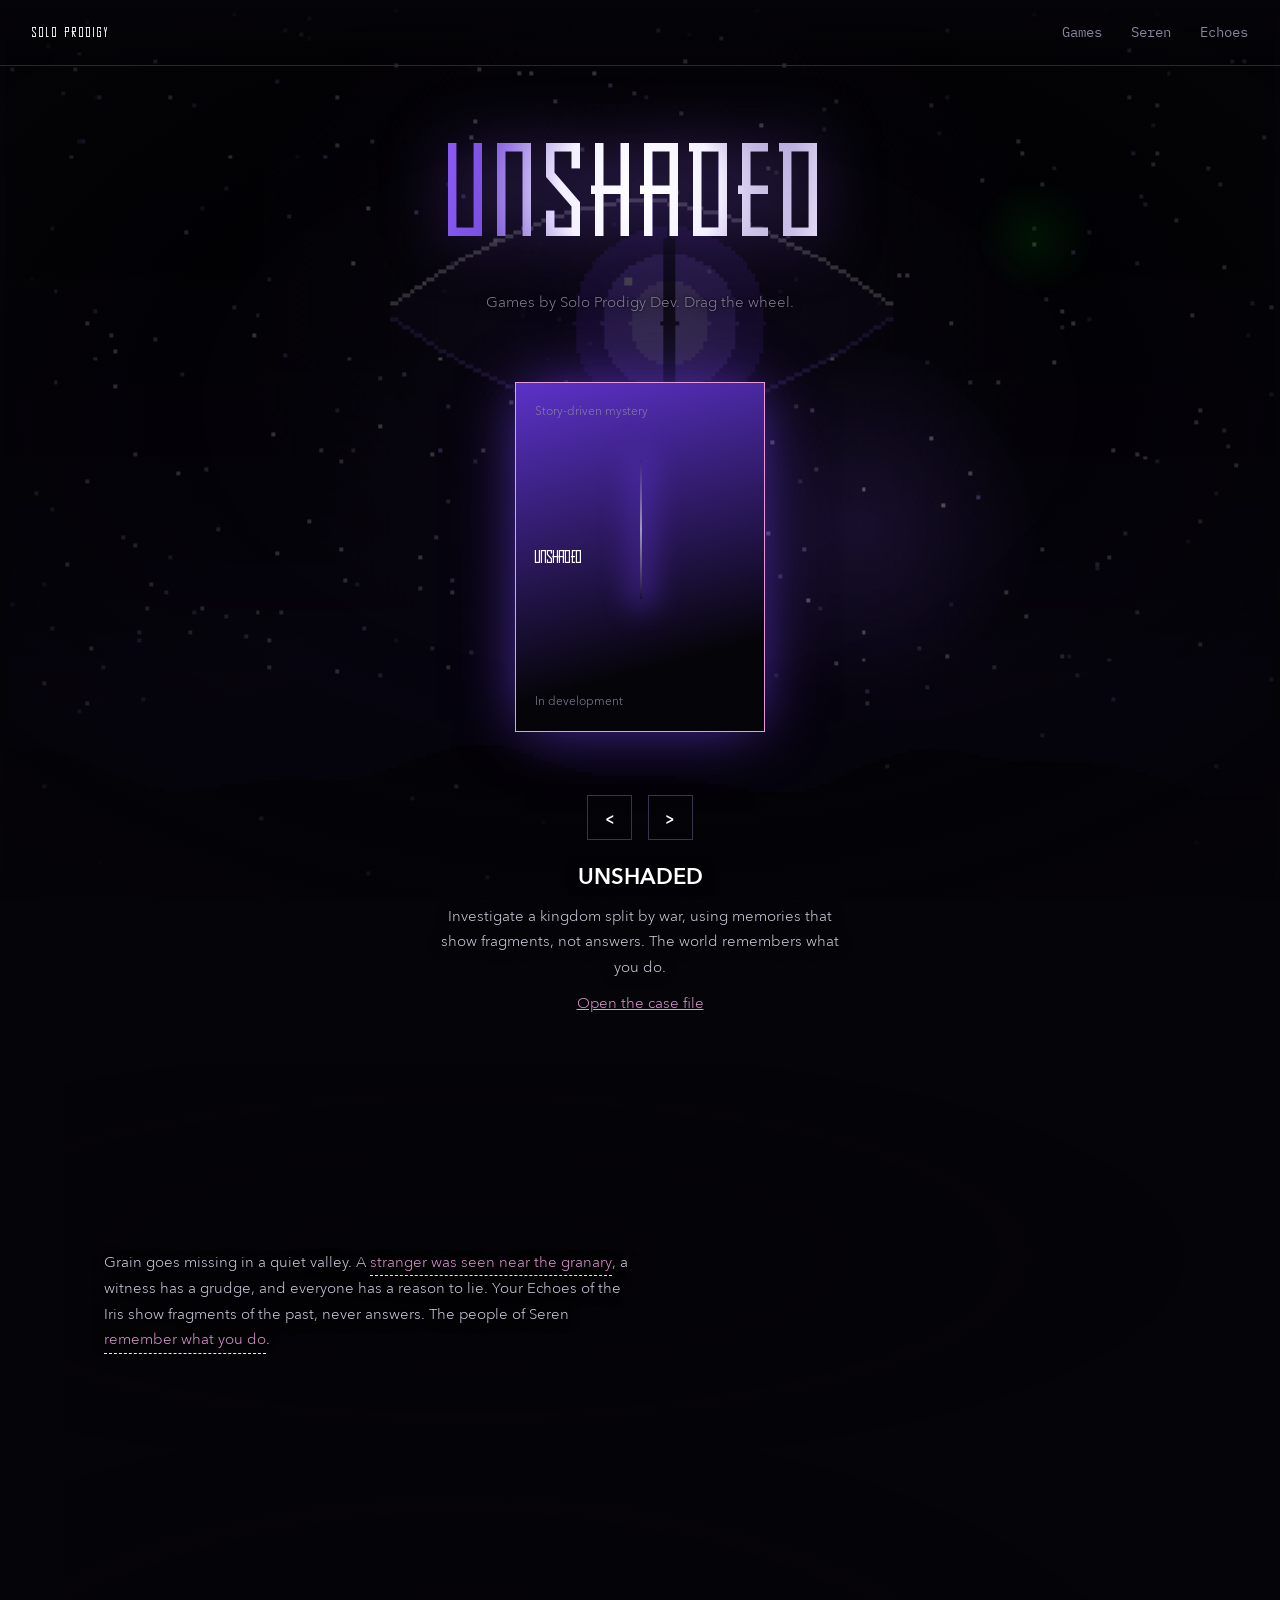
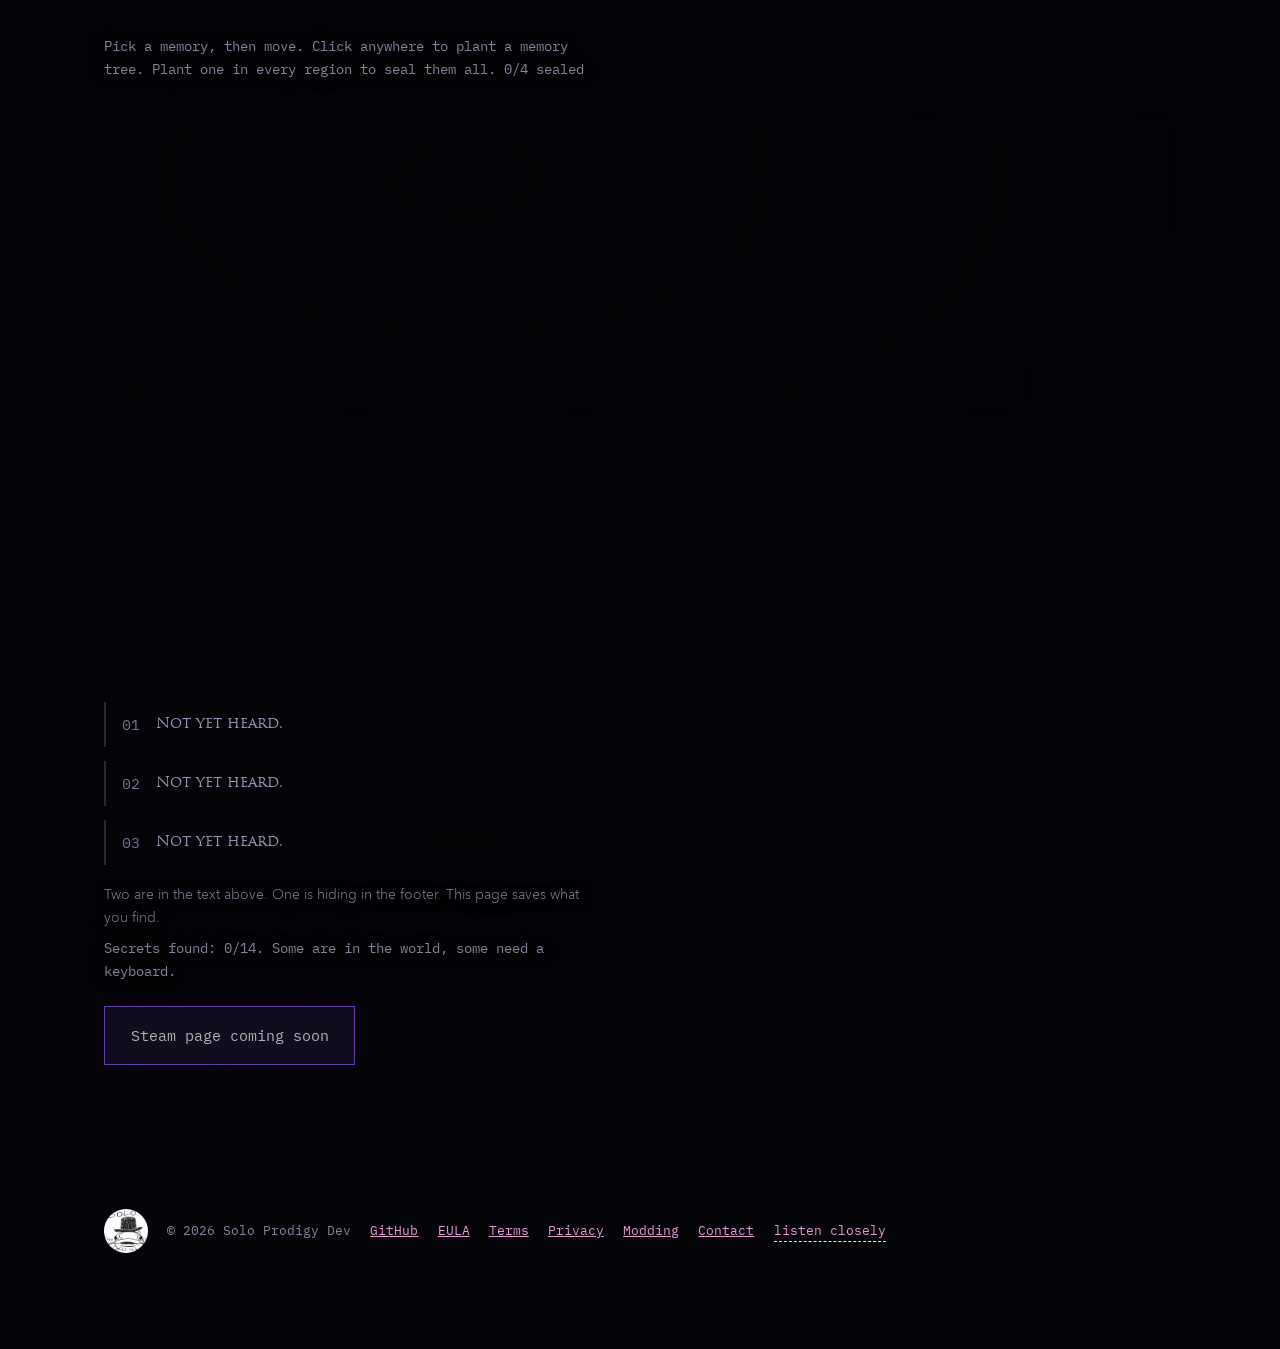
==== commit 8f107a51: "aura" ====
--- a/index.html
+++ b/index.html
@@ -129,9 +129,9 @@
 #ancient.show.broken{opacity:.6;font-family:Keeper,serif;letter-spacing:.08em;animation:shake .12s infinite}
 @keyframes shake{25%{transform:translate(2px,1px)}75%{transform:translate(-2px,-1px)}}
 
-/* COLOUR THREAD: every heading, selection and header edge borrows the current region's colours */
+/* colour thread: every heading, selection and header edge borrows the current region's colours */
 ::selection{background:var(--acc);color:var(--ink)}
-h2.big::after{content:"";display:block;width:3.5rem;height:4px;margin-top:.8rem;background:linear-gradient(90deg,var(--acc),var(--acc2));box-shadow:0 0 18px var(--acc)}
+h2.big::after{content:"";display:block;width:3.5rem;height:4px;margin-top:.8rem;background:linear-gradient(90deg,var(--acc),var(--acc2))}
 header{border-bottom:1px solid color-mix(in srgb,var(--acc) 30%,transparent)}
 .r.sealed{box-shadow:inset 0 -4px 0 var(--c2),0 0 30px -14px var(--c)}
 section{position:relative}
@@ -164,7 +164,7 @@
   </section>
 
   <section id="seren">
-    <h2 class="big hd">One kingdom. Four memories.</h2>
+    <h2 class="big hd">Four places, four memories</h2>
     <p class="hint">Pick a memory, then move. Click anywhere to plant a memory tree. Plant one in every region to seal them all. <b id="grove" class="mono"></b></p>
     <div class="rg" id="rg"></div>
   </section>
@@ -196,7 +196,7 @@
 const reduce=matchMedia('(prefers-reduced-motion:reduce)').matches;
 const store={get(k,d){try{return JSON.parse(localStorage.getItem('uns_'+k))??d}catch(e){return d}},set(k,v){try{localStorage.setItem('uns_'+k,JSON.stringify(v))}catch(e){}}};
 
-/* EDIT YOUR GAMES HERE */
+/* edit your games here */
 const G=[
  {n:'UNSHADED',t:'Story-driven mystery',s:'In development',c:'#5b32c8',d:'Investigate a kingdom split by war, using memories that show fragments, not answers. The world remembers what you do.',l:'unshaded/index.html',lt:'Open the case file'},
  {n:'????',t:'Not announced',s:'',c:'#222',lock:1,d:'Nothing to see here yet.'},
@@ -220,7 +220,7 @@
 addEventListener('pointerup',()=>{if(sx0===null)return;sx0=null;ring.classList.remove('drag');ang=Math.round(ang/STEP)*STEP;paintWheel()});
 paintWheel();
 
-/* ============ WORLD: one full-screen pixel canvas, lit like a Metroidvania ============ */
+/* WORLD: one full-screen pixel canvas, lit like a Metroidvania */
 const wc=$('#world'),g=wc.getContext('2d'),lc=document.createElement('canvas'),lg=lc.getContext('2d');
 let W=1,H=1,PS=4,burst=0,fade=1,lw=0,lh=0;
 const mouse={x:-999,y:-999,vx:0,vy:0},lamp={x:0,y:0},lights=[];
@@ -272,7 +272,7 @@
 function drawPops(){pops=pops.filter(p=>{p.vy+=sceneName==='blackwood'?-.01:.06;p.vx*=.97;p.x+=p.vx;p.y+=p.vy;p.life-=.02;if(p.life<=0)return false;g.globalAlpha=Math.min(1,p.life);R(p.x,p.y,p.s||1,p.s||1,p.c);g.globalAlpha=1;return true})}
 
 const SC={
-/* ---------- UNSHADED: black, purple, white. A watching iris, stars, rising motes ---------- */
+/* UNSHADED: black, purple, white. A watching iris, stars, rising motes */
 unshaded:{dark:.5,ink:'5,4,8',glow:'139,92,246',
  click(px,py,t){if(Math.abs(px-W/2)<this.cw&&Math.abs(py-this.cy)<this.cw*.45){this.sq=t;secret('eye','It does not like being poked.')}},
  init(){this.s=[...Array(Math.round(W*H/240))].map(()=>({x:rnd(0,W),y:rnd(0,H*.8),ph:rnd(0,6),p:Math.random()<.2}));
@@ -298,7 +298,7 @@
   ridge(H*.78,6,.03,2,'#1d1040');ridge(H*.86,5,.05,5,'#0b0618');
   this.m.forEach(m=>{gust(m,26,.7);m.vx+=(w*.15-m.vx)*.03;m.x+=m.vx;m.y+=m.vy;m.vy+=(-.12-m.vy)*.02;if(m.y<-4){m.y=H+4;m.x=rnd(0,W)}wrapP(m);g.globalAlpha=.4+.5*Math.sin(t/500+m.ph);R(m.x,m.y,1,1,'#b79cff');g.globalAlpha=1})}},
 
-/* ---------- ASHBOURNE: black, green, yellow. Golden harvest, birds, leaves, wheat, windmill, bunting ---------- */
+/* ASHBOURNE: black, green, yellow. Golden harvest, birds, leaves, wheat, windmill, bunting */
 ashbourne:{dark:.42,ink:'3,5,2',glow:'240,211,58',
  click(px,py){if(Math.hypot(px-this.mx,py-this.mh)<26){this.spin=.6;secret('mill','The mill remembers being busy.')}},
  init(){this.a=0;this.fk=makeFolk(26,H-15,5,['#f0d33a','#6dbf2a','#c9d84a']);
@@ -335,7 +335,7 @@
   /* leaves ride the gusts you make */
   this.l.forEach(l=>{gust(l,26,.8);l.vx+=(.55*w-l.vx)*.03;l.vy+=(.35-l.vy)*.03;l.x+=l.vx;l.y+=l.vy+Math.sin(t/400+l.r)*.15;l.r+=.08;wrapP(l);const f=Math.sin(l.r)>0;R(l.x,l.y,f?2:1,f?1:2,l.c)})}},
 
-/* ---------- CONSTANTINA: black, red, white. Power, industry, empty streets under red banners ---------- */
+/* CONSTANTINA: black, red, white. Power, industry, empty streets under red banners */
 constantina:{dark:.5,ink:'5,4,5',glow:'212,32,46',
  init(){this.bl=[];let x=-6;while(x<W){const w=Math.round(rnd(10,22)),h=Math.round(rnd(H*.16,H*.46));this.bl.push({x,w,h,s:Math.random()<.3,f:Math.random()});x+=w+(Math.random()<.4?3:0)}
   this.far=[];x=0;while(x<W){const w=Math.round(rnd(14,30));this.far.push({x,w,h:Math.round(rnd(H*.25,H*.55))});x+=w}
@@ -358,7 +358,7 @@
     if(r<30)R(bn.x+1+off,bn.y+r,10,1,'#d4202e');else{R(bn.x+1+off,bn.y+r,3,1,'#d4202e');R(bn.x+8+off,bn.y+r,3,1,'#d4202e')}
     if(r>=6&&r<20)R(bn.x+5+off,bn.y+r,2,1,'#f3efe8');if(r>=12&&r<14)R(bn.x+2+off,bn.y+r,8,1,'#f3efe8')}});}},
 
-/* ---------- WESTFALL: black, grey, faint blue. Cold, damaged, isolated ---------- */
+/* WESTFALL: black, grey, faint blue. Cold, damaged, isolated */
 westfall:{dark:.5,ink:'5,7,10',glow:'111,143,184',
  click(px,py){if(Math.hypot(px-W*.8,py-H*.2)<H*.07){burst=2.2;secret('moon','The wind carries names. It just said yours.')}},
  init(){this.fk=makeFolk(7,H-19,3,['#6f8fb8','#8a929c'],.05);this.f=[...Array(140)].map(()=>({x:rnd(0,W),y:rnd(0,H),vx:rnd(1,2.5),vy:rnd(.1,.5),b:Math.random()<.15,c:Math.random()<.5?'#9aa5b1':'#dfe9f5'}));
@@ -383,7 +383,7 @@
   this.s.forEach(s=>{s.x+=s.v*w;if(s.x>W+40)s.x=-40;g.globalAlpha=.14;R(s.x,s.y+Math.sin(s.x/20+t/500)*2,s.l,1,'#8fb0d6');g.globalAlpha=1});
   this.f.forEach(f=>{gust(f,24,1);f.vx+=(2*w-f.vx)*.02;f.vy+=(.25-f.vy)*.02;f.x+=f.vx;f.y+=f.vy+Math.sin(t/300+f.x*.1)*.1;wrapP(f);R(f.x,f.y,f.b?2:1,1,f.c)})}},
 
-/* ---------- BLACKWOOD ----------
+/* BLACKWOOD
    dark green, black, blue. big old tree w/ a door in it, a pool, and stuff that watches you.
    (rewrote this whole section, its WAY bigger now lol. try clicking everything)
    things to try: knock on the door, poke the owl, click the mushrooms, click the lily pads, click the air */
@@ -676,7 +676,7 @@
 /* headings wipe in like ink when you scroll to them */
 const io=new IntersectionObserver(es=>es.forEach(e=>e.isIntersecting&&e.target.classList.add('in')),{threshold:.4});$$('h2.big').forEach(h=>io.observe(h));
 
-/* ---- extra toys ---- */
+/* extra toys */
 // click the title 5 times and it glitches
 let titleClicks=0;
 title.addEventListener('click',()=>{
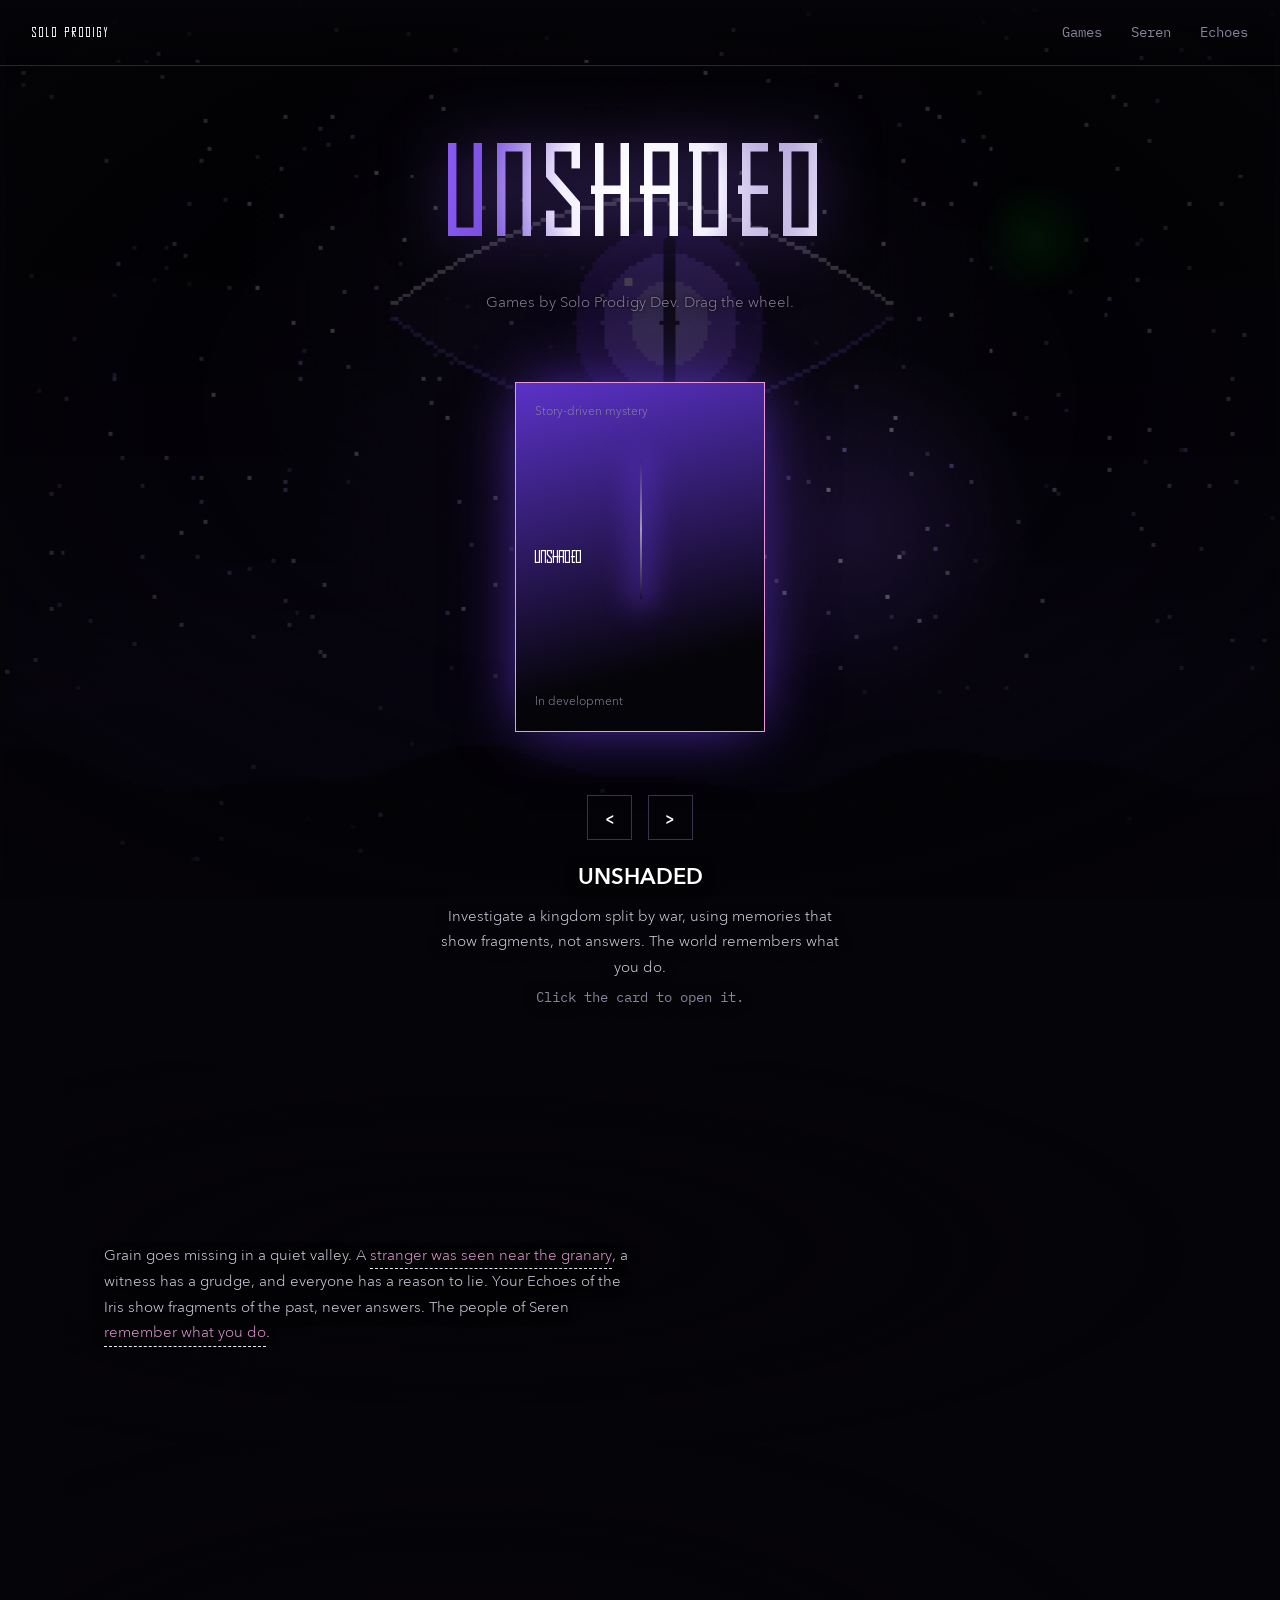
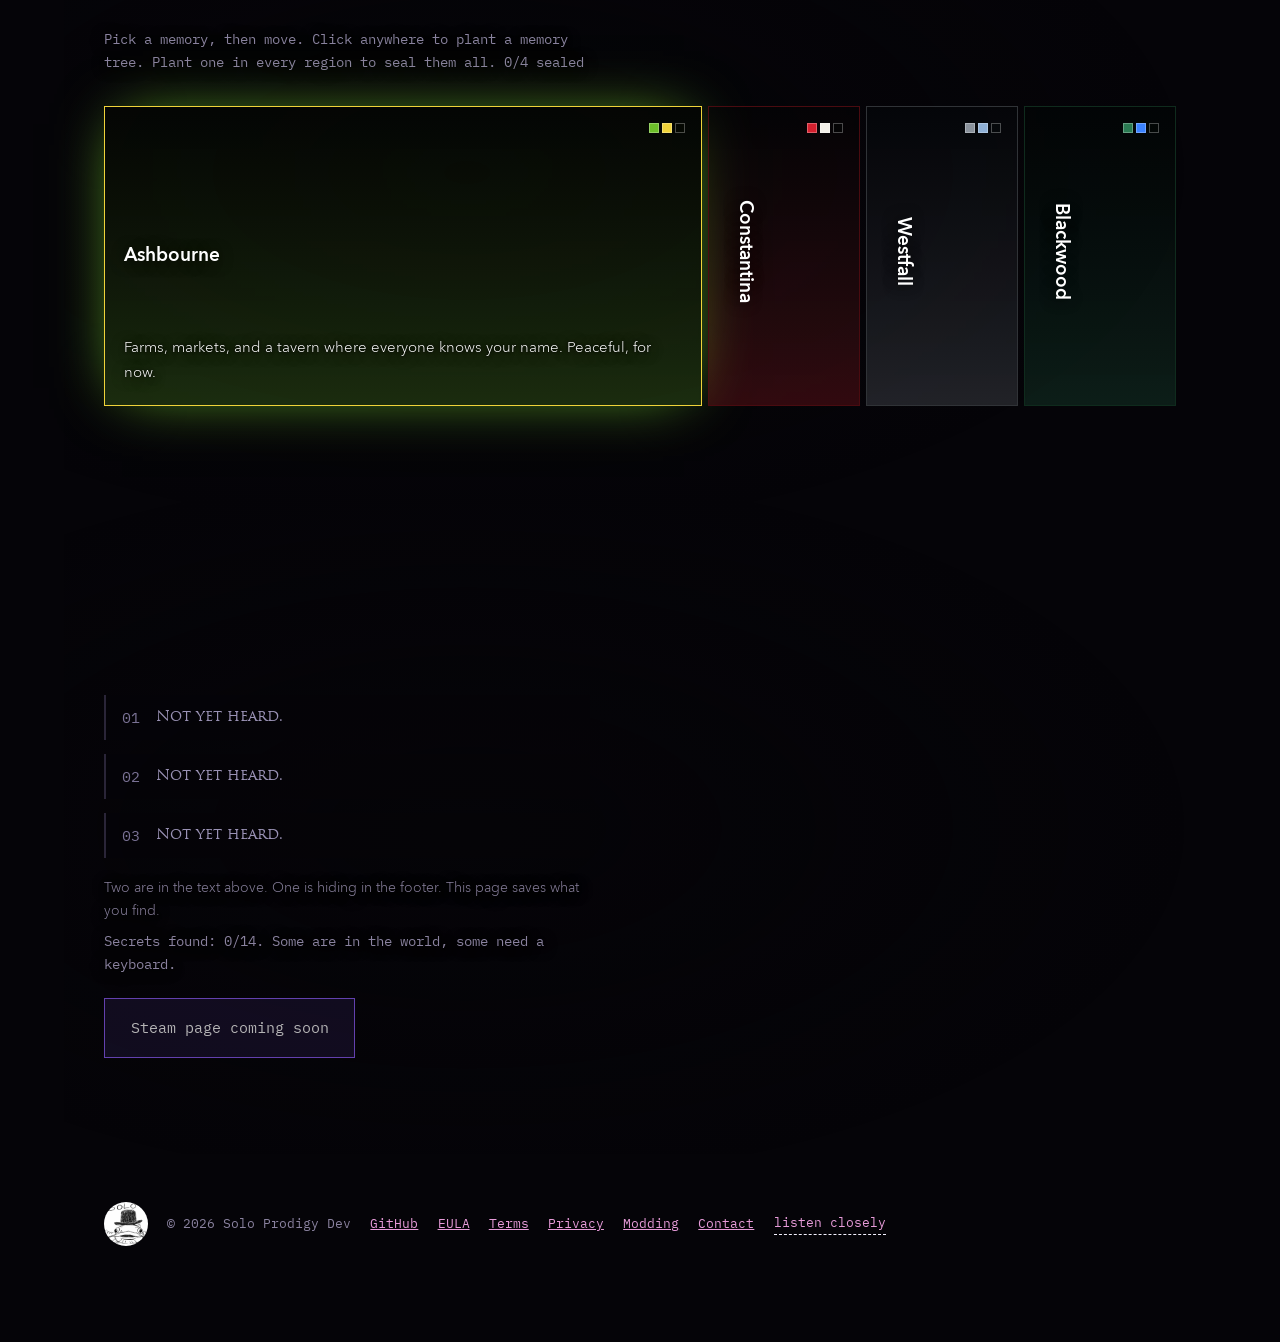
==== commit a825dfe8: "tuff" ====
--- a/index.html
+++ b/index.html
@@ -77,6 +77,8 @@
 .card{position:absolute;width:250px;height:350px;left:-125px;top:-175px;backface-visibility:hidden;padding:1.2rem;display:flex;flex-direction:column;justify-content:space-between;text-align:left;border:1px solid rgba(255,255,255,.14);background:linear-gradient(165deg,var(--c),#050408 78%);opacity:.4;transition:opacity .6s,border-color .6s,box-shadow .6s}
 .card.on{opacity:1;border-color:var(--glow);box-shadow:0 0 60px -10px var(--c)}
 .card::after{content:"";position:absolute;left:50%;top:22%;width:2px;height:40%;background:linear-gradient(transparent,rgba(255,255,255,.8),transparent);box-shadow:0 0 30px 8px var(--c);opacity:.7}
+.card.link.on{cursor:pointer}
+.card.link.on:hover{border-color:#fff}
 .card.lock{background:repeating-linear-gradient(0deg,#0b0911 0 14px,#120f1b 14px 28px)}
 .card.lock::after{display:none}
 .card h3{font-size:1.5rem;color:#fff;line-height:1.1;position:relative;z-index:1}
@@ -198,25 +200,27 @@
 
 /* edit your games here */
 const G=[
- {n:'UNSHADED',t:'Story-driven mystery',s:'In development',c:'#5b32c8',d:'Investigate a kingdom split by war, using memories that show fragments, not answers. The world remembers what you do.',l:'unshaded/index.html',lt:'Open the case file'},
+ {n:'UNSHADED',t:'Story-driven mystery',s:'In development',c:'#5b32c8',d:'Investigate a kingdom split by war, using memories that show fragments, not answers. The world remembers what you do.',l:'unshaded/index.html'},
  {n:'????',t:'Not announced',s:'',c:'#222',lock:1,d:'Nothing to see here yet.'},
  {n:'????',t:'Not announced',s:'',c:'#222',lock:1,d:'Nothing to see here yet.'}
 ];
 const N=G.length,STEP=360/N,R3=330;let ang=0,idx=0;
 const ring=$('#ring');
-G.forEach((g,i)=>{const d=document.createElement('div');d.className='card'+(g.lock?' lock':'');d.style.setProperty('--c',g.c);
+G.forEach((g,i)=>{const d=document.createElement('div');d.className='card'+(g.lock?' lock':'')+(g.l?' link':'');d.style.setProperty('--c',g.c);
   d.style.transform=`rotateY(${i*STEP}deg) translateZ(${R3}px)`;
-  d.innerHTML=`<small>${g.t}</small><h3 class="pix">${g.n}</h3><small>${g.s||'&nbsp;'}</small>`;d.onclick=()=>go(i);ring.appendChild(d)});
+  d.innerHTML=`<small>${g.t}</small><h3 class="pix">${g.n}</h3><small>${g.s||'&nbsp;'}</small>`;d.onclick=()=>{if(moved>6)return;if(g.l&&i===idx)location.href=g.l;else go(i)};
+  if(g.l){d.tabIndex=0;d.setAttribute('role','link');d.setAttribute('aria-label','Open '+g.n);d.onkeydown=e=>{if(e.key==='Enter')location.href=g.l}}
+  ring.appendChild(d)});
 function paintWheel(){ring.style.transform=`translateZ(${-R3}px) rotateY(${-ang}deg)`;
   idx=((Math.round(ang/STEP)%N)+N)%N;const g=G[idx];
   $$('.card').forEach((c,i)=>c.classList.toggle('on',i===idx));
-  $('#info').innerHTML=`<h2 class="hd">${g.n}</h2><p>${g.d}</p>${g.l?`<a href="${g.l}">${g.lt}</a>`:''}`}
+  $('#info').innerHTML=`<h2 class="hd">${g.n}</h2><p>${g.d}</p>${g.l?`<p class="hint">Click the card to open it.</p>`:''}`}
 function go(i){let diff=((i-idx)%N+N)%N;if(diff>N/2)diff-=N;ang+=diff*STEP;paintWheel()}
 $('#prev').onclick=()=>{ang-=STEP;paintWheel()};$('#next').onclick=()=>{ang+=STEP;paintWheel()};
 addEventListener('keydown',e=>{if(e.key==='ArrowLeft')$('#prev').click();if(e.key==='ArrowRight')$('#next').click()});
-let sx0=null,sa=0;const stage=$('#stage');
-stage.addEventListener('pointerdown',e=>{sx0=e.clientX;sa=ang;ring.classList.add('drag')});
-addEventListener('pointermove',e=>{if(sx0===null)return;ang=sa-(e.clientX-sx0)*.4;ring.style.transform=`translateZ(${-R3}px) rotateY(${-ang}deg)`});
+let sx0=null,sa=0,moved=0;const stage=$('#stage');
+stage.addEventListener('pointerdown',e=>{moved=0;sx0=e.clientX;sa=ang;ring.classList.add('drag')});
+addEventListener('pointermove',e=>{if(sx0===null)return;moved=Math.max(moved,Math.abs(e.clientX-sx0));ang=sa-(e.clientX-sx0)*.4;ring.style.transform=`translateZ(${-R3}px) rotateY(${-ang}deg)`});
 addEventListener('pointerup',()=>{if(sx0===null)return;sx0=null;ring.classList.remove('drag');ang=Math.round(ang/STEP)*STEP;paintWheel()});
 paintWheel();
 
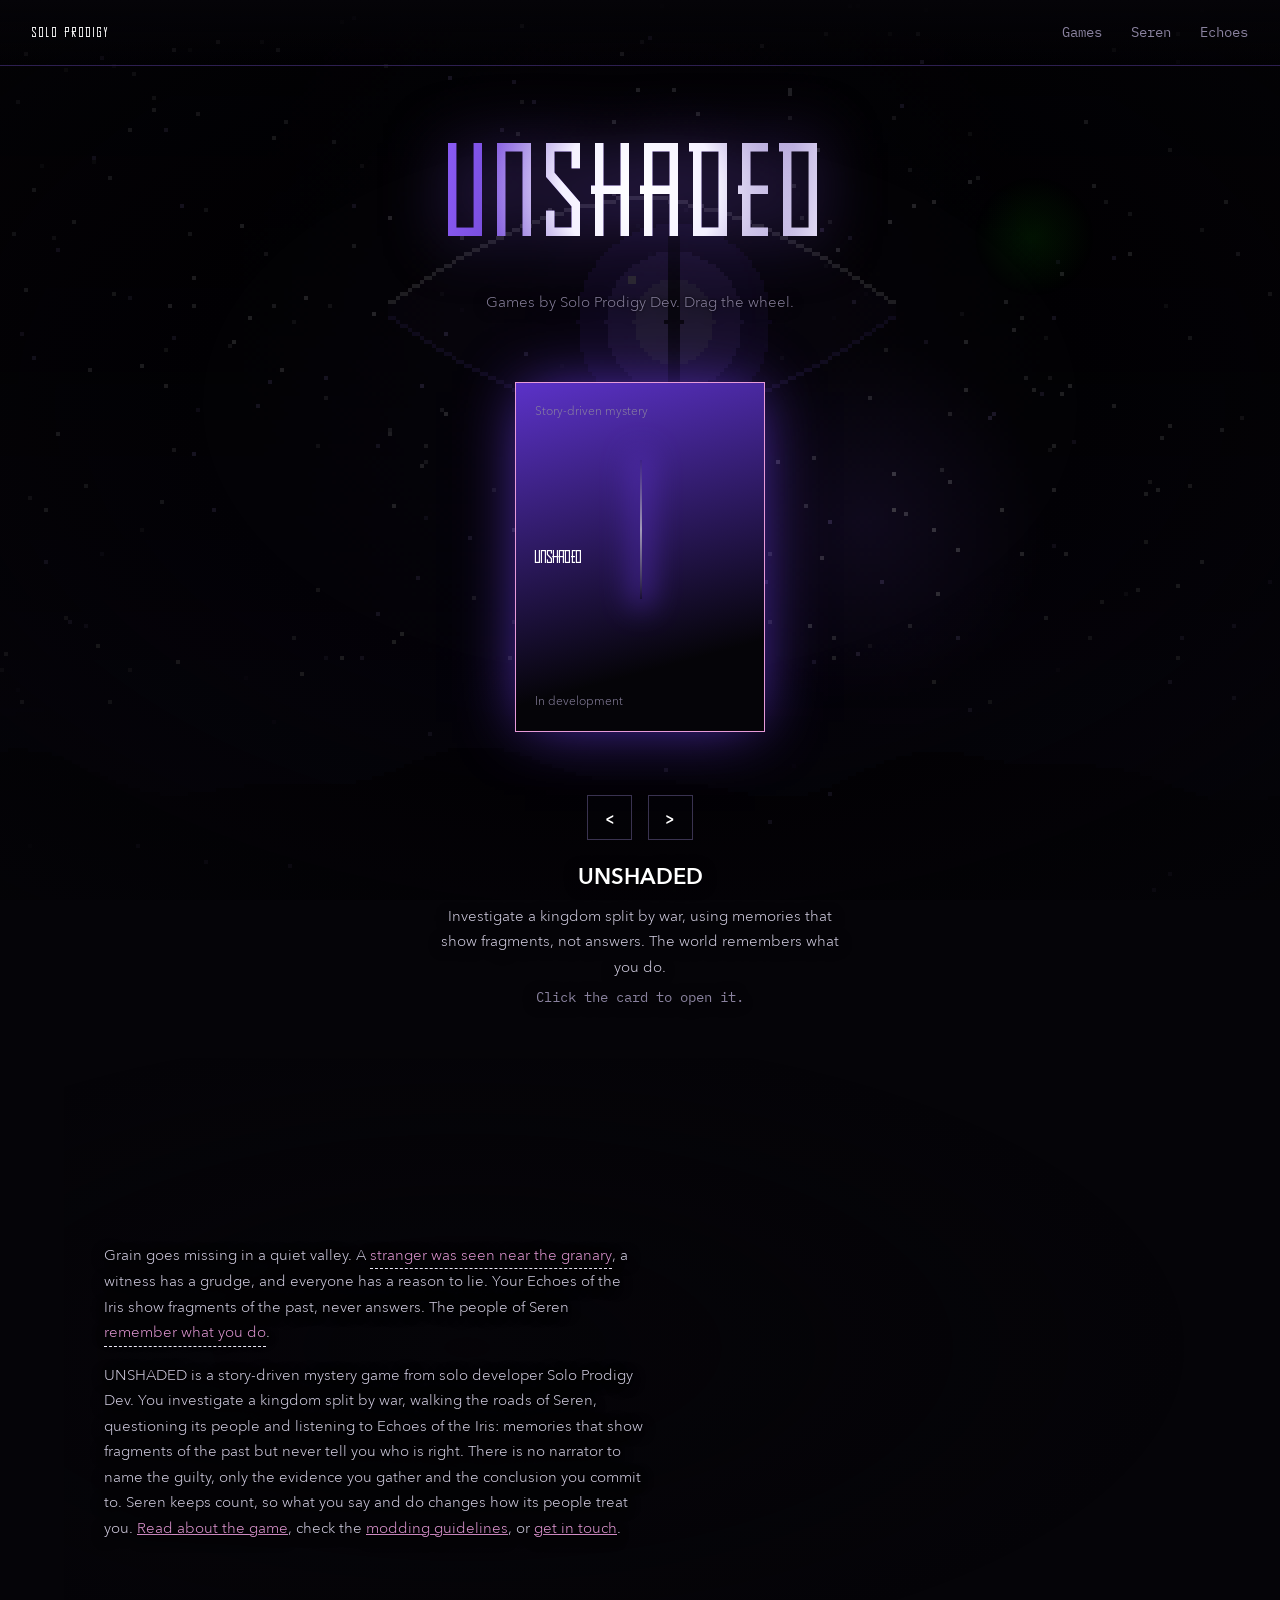
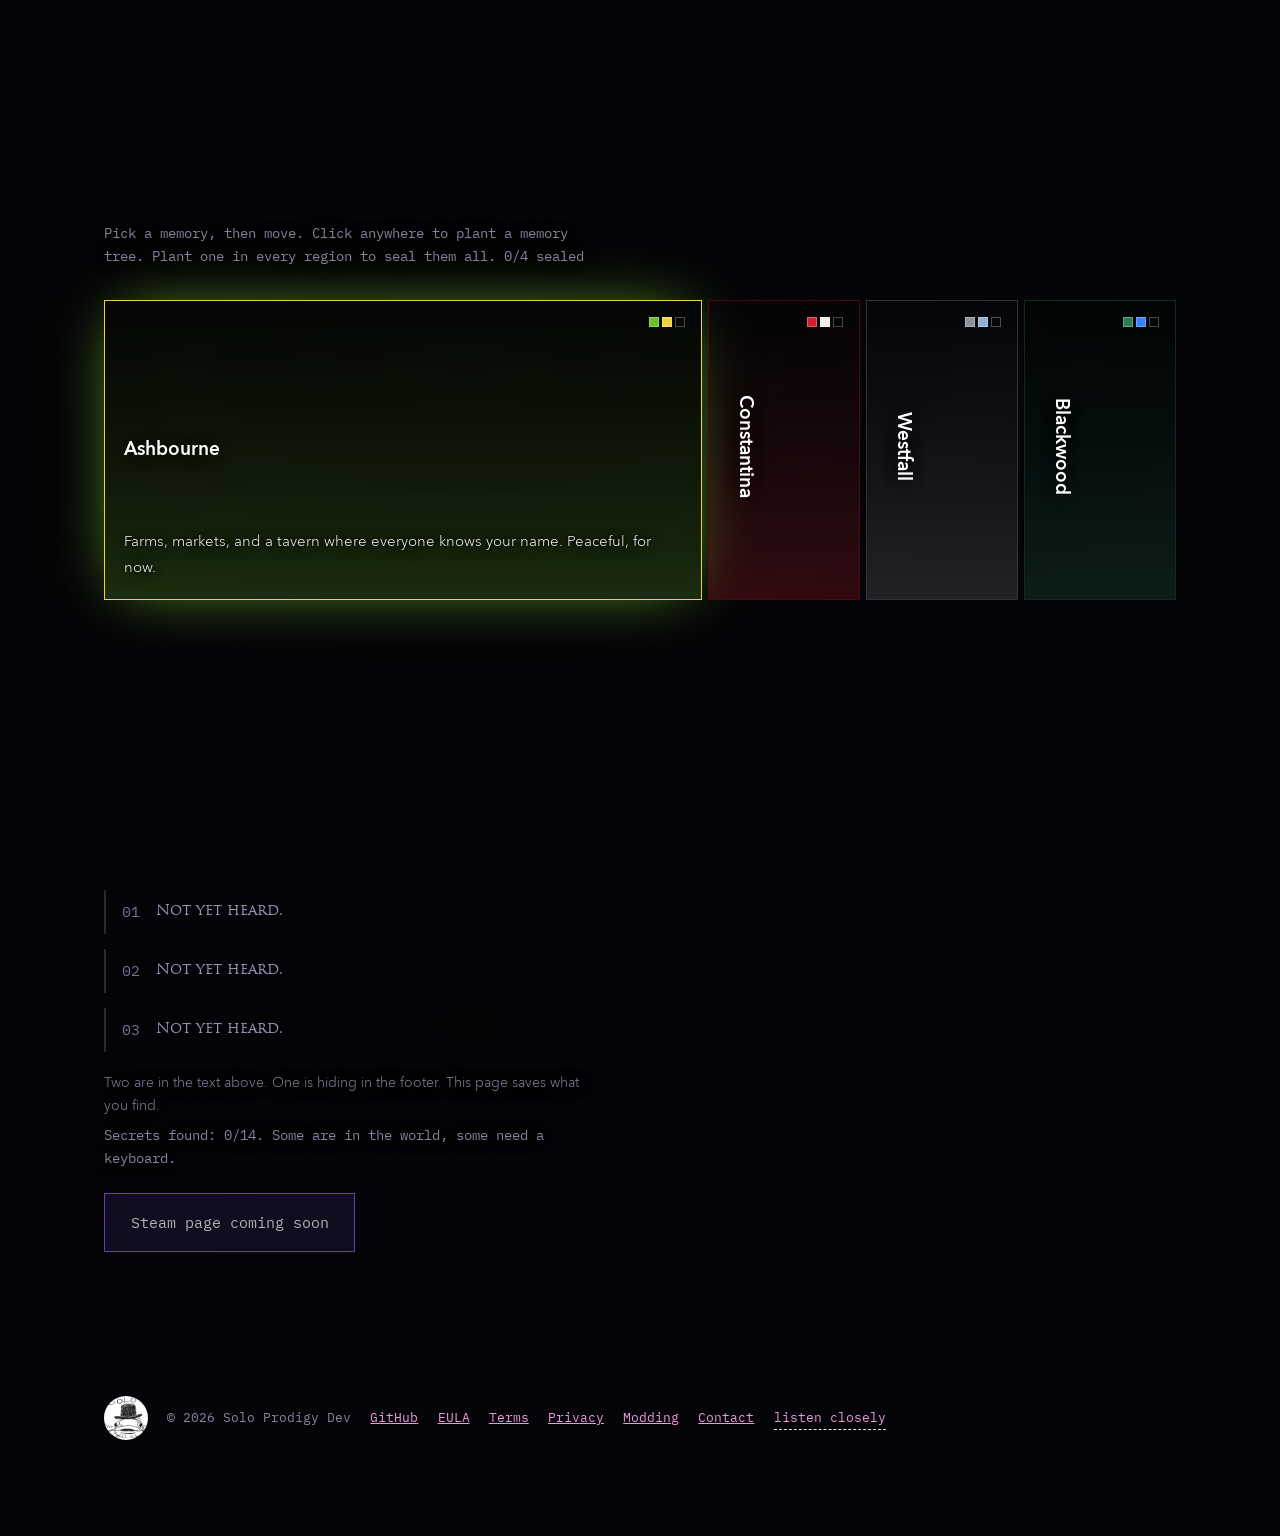
==== commit a5884485: "optimized" ====
--- a/index.html
+++ b/index.html
@@ -3,10 +3,24 @@
 <head>
 <meta charset="UTF-8">
 <meta name="viewport" content="width=device-width, initial-scale=1">
-<title>UNSHADED | Solo Prodigy Dev</title>
-<meta name="description" content="UNSHADED is a story-driven mystery set in the Kingdom of Seren. The world remembers what you do.">
+<title>UNSHADED | Story-Driven Mystery Game by Solo Prodigy Dev</title>
+<meta name="description" content="UNSHADED is a story-driven mystery set in the Kingdom of Seren. Echoes of the Iris show fragments, never answers, and the world remembers what you do.">
 <meta name="theme-color" content="#050408">
 <link rel="icon" href="logo.png">
+<link rel="apple-touch-icon" href="logo.png">
+<link rel="canonical" href="https://soloprodigydev.github.io/">
+<meta property="og:type" content="website">
+<meta property="og:site_name" content="UNSHADED">
+<meta property="og:title" content="UNSHADED | Story-Driven Mystery Game by Solo Prodigy Dev">
+<meta property="og:description" content="UNSHADED is a story-driven mystery set in the Kingdom of Seren. Echoes of the Iris show fragments, never answers, and the world remembers what you do.">
+<meta property="og:url" content="https://soloprodigydev.github.io/">
+<meta property="og:image" content="https://soloprodigydev.github.io/unshaded/og.png">
+<meta name="twitter:card" content="summary_large_image">
+<meta name="twitter:title" content="UNSHADED | Story-Driven Mystery Game by Solo Prodigy Dev">
+<meta name="twitter:description" content="UNSHADED is a story-driven mystery set in the Kingdom of Seren. Echoes of the Iris show fragments, never answers, and the world remembers what you do.">
+<meta name="twitter:image" content="https://soloprodigydev.github.io/unshaded/og.png">
+<script type="application/ld+json">{"@context":"https://schema.org","@graph":[{"@type":"Organization","@id":"https://soloprodigydev.github.io/#studio","name":"Solo Prodigy Dev","url":"https://soloprodigydev.github.io/","logo":"https://soloprodigydev.github.io/logo.png","email":"soloprodigydev@gmail.com","sameAs":["https://github.com/soloprodigydev","https://beacons.ai/soloprodigy"]},{"@type":"VideoGame","@id":"https://soloprodigydev.github.io/unshaded/#game","name":"UNSHADED","url":"https://soloprodigydev.github.io/unshaded/","description":"A story-driven mystery set in the Kingdom of Seren. Echoes of the Iris show fragments of the past, never answers, and the people of Seren remember what you do.","genre":["Mystery","Story-driven","Adventure"],"gamePlatform":"PC (Steam)","image":"https://soloprodigydev.github.io/unshaded/og.png","publisher":{"@id":"https://soloprodigydev.github.io/#studio"},"author":{"@id":"https://soloprodigydev.github.io/#studio"}}]}</script>
+
 <style>
 /*
   FONT SYSTEM
@@ -81,7 +95,7 @@
 .card.link.on:hover{border-color:#fff}
 .card.lock{background:repeating-linear-gradient(0deg,#0b0911 0 14px,#120f1b 14px 28px)}
 .card.lock::after{display:none}
-.card h3{font-size:1.5rem;color:#fff;line-height:1.1;position:relative;z-index:1}
+.card .ct{font-size:1.5rem;color:#fff;line-height:1.1;position:relative;z-index:1}
 .card small{color:var(--dim);font-size:.75rem}
 .nav-wheel{display:flex;gap:1rem;align-items:center;margin-top:.5rem}
 .nav-wheel button{font:600 1rem Plex,monospace;width:2.8rem;height:2.8rem;background:rgba(5,4,8,.5);color:#fff;border:1px solid #3a3350;cursor:pointer;transition:.25s}
@@ -108,7 +122,7 @@
 .r p{color:#fff;position:absolute;left:1.2rem;right:1.2rem;bottom:1.2rem;opacity:0;transition:opacity .5s .2s}
 .r.open p{opacity:1}
 .sw{position:absolute;top:1rem;right:1rem;display:flex;gap:3px;font-style:normal}
-.sw u{display:block;width:10px;height:10px;border:1px solid rgba(255,255,255,.28);text-decoration:none}
+.sw i{display:block;width:10px;height:10px;border:1px solid rgba(255,255,255,.28);text-decoration:none}
 
 .ledger{list-style:none;display:grid;gap:.9rem;max-width:54ch;margin-top:1.5rem}
 .ledger li{display:flex;gap:1rem;border-left:2px solid #2a2538;padding-left:1rem;color:#9a92b5;font-style:italic;transition:.6s}
@@ -145,6 +159,8 @@
 @keyframes drift{50%{transform:translate(6px,-4px)}}
 @media(max-width:700px){header nav{display:none}.ring{scale:.72}.stage{height:360px}.ring{top:170px}.rg{flex-direction:column;height:auto}.r{min-height:62px}.r.open{min-height:170px}.r span,.r.open span{writing-mode:horizontal-tb}}
 @media(prefers-reduced-motion:reduce){*,::after{animation:none!important;transition:none!important}}
+.note{margin-top:1.2rem;font-size:.85rem;color:var(--dim)}
+.about-more{margin-top:1rem}
 </style>
 </head>
 <body>
@@ -163,6 +179,7 @@
   <section id="about">
     <h2 class="big hd">Find out what actually happened.</h2>
     <p>Grain goes missing in a quiet valley. A <button class="echo" data-e="0">stranger was seen near the granary</button>, a witness has a grudge, and everyone has a reason to lie. Your Echoes of the Iris show fragments of the past, never answers. The people of Seren <button class="echo" data-e="1">remember what you do</button>.</p>
+  <p class="about-more">UNSHADED is a story-driven mystery game from solo developer Solo Prodigy Dev. You investigate a kingdom split by war, walking the roads of Seren, questioning its people and listening to Echoes of the Iris: memories that show fragments of the past but never tell you who is right. There is no narrator to name the guilty, only the evidence you gather and the conclusion you commit to. Seren keeps count, so what you say and do changes how its people treat you. <a href="unshaded/">Read about the game</a>, check the <a href="unshaded/mods.html">modding guidelines</a>, or <a href="unshaded/contact.html">get in touch</a>.</p>
   </section>
 
   <section id="seren">
@@ -174,15 +191,15 @@
   <section id="echoes">
     <h2 class="big hd">Echoes of the Iris</h2>
     <ol class="ledger" id="lst" aria-label="Echoes found"></ol>
-    <p style="margin-top:1.2rem;font-size:.85rem;color:var(--dim)">Two are in the text above. One is hiding in the footer. This page saves what you find.</p>
+    <p class="note">Two are in the text above. One is hiding in the footer. This page saves what you find.</p>
     <p class="hint" id="sec"></p>
     <a class="cta" href="#echoes">Steam page coming soon</a>
   </section>
 </main>
 <footer>
-  <button id="solo" aria-label="Solo Prodigy Dev logo"><img src="logo.png" alt=""></button>
+  <button id="solo" aria-label="Solo Prodigy Dev"><img src="logo.png" alt="Solo Prodigy Dev logo"></button>
   <span>&copy; 2026 Solo Prodigy Dev</span>
-  <a href="https://github.com/soloprodigydev">GitHub</a>
+  <a href="https://github.com/soloprodigydev" rel="me noopener">GitHub</a>
   <a href="unshaded/eula.html">EULA</a>
   <a href="unshaded/terms.html">Terms</a>
   <a href="unshaded/privacy.html">Privacy</a>
@@ -200,7 +217,7 @@
 
 /* edit your games here */
 const G=[
- {n:'UNSHADED',t:'Story-driven mystery',s:'In development',c:'#5b32c8',d:'Investigate a kingdom split by war, using memories that show fragments, not answers. The world remembers what you do.',l:'unshaded/index.html'},
+ {n:'UNSHADED',t:'Story-driven mystery',s:'In development',c:'#5b32c8',d:'Investigate a kingdom split by war, using memories that show fragments, not answers. The world remembers what you do.',l:'unshaded/'},
  {n:'????',t:'Not announced',s:'',c:'#222',lock:1,d:'Nothing to see here yet.'},
  {n:'????',t:'Not announced',s:'',c:'#222',lock:1,d:'Nothing to see here yet.'}
 ];
@@ -208,7 +225,7 @@
 const ring=$('#ring');
 G.forEach((g,i)=>{const d=document.createElement('div');d.className='card'+(g.lock?' lock':'')+(g.l?' link':'');d.style.setProperty('--c',g.c);
   d.style.transform=`rotateY(${i*STEP}deg) translateZ(${R3}px)`;
-  d.innerHTML=`<small>${g.t}</small><h3 class="pix">${g.n}</h3><small>${g.s||'&nbsp;'}</small>`;d.onclick=()=>{if(moved>6)return;if(g.l&&i===idx)location.href=g.l;else go(i)};
+  d.innerHTML=`<small>${g.t}</small><div class="pix ct">${g.n}</div><small>${g.s||'&nbsp;'}</small>`;d.onclick=()=>{if(moved>6)return;if(g.l&&i===idx)location.href=g.l;else go(i)};
   if(g.l){d.tabIndex=0;d.setAttribute('role','link');d.setAttribute('aria-label','Open '+g.n);d.onkeydown=e=>{if(e.key==='Enter')location.href=g.l}}
   ring.appendChild(d)});
 function paintWheel(){ring.style.transform=`translateZ(${-R3}px) rotateY(${-ang}deg)`;
@@ -598,7 +615,7 @@
 function refresh(){document.body.dataset.r=inSeren?cur:'';setScene(inSeren?cur:'unshaded')}
 const rg=$('#rg');
 RG.forEach((r,i)=>{const b=document.createElement('button');b.className='r'+(i===0?' open':'');b.dataset.k=r[0].toLowerCase();b.style.setProperty('--c',r[1][0]);b.style.setProperty('--c2',r[1][1]);b.style.setProperty('--c3',r[1][2]);
-  b.innerHTML=`<em class="sw">${r[1].map(c=>`<u style="background:${c}"></u>`).join('')}</em><span class="hd">${r[0]}</span><p>${r[2]}</p>`;
+  b.innerHTML=`<em class="sw">${r[1].map(c=>`<i style="background:${c}"></i>`).join('')}</em><span class="hd">${r[0]}</span><p>${r[2]}</p>`;
   b.onclick=()=>{b.animate([{transform:'scale(.96)'},{transform:'scale(1)'}],{duration:400,easing:'cubic-bezier(.3,1.6,.5,1)'});$$('.r').forEach(x=>x.classList.toggle('open',x===b));cur=r[0].toLowerCase();refresh();say(WH[cur])};rg.appendChild(b)});
 new IntersectionObserver(([e])=>{inSeren=e.isIntersecting;refresh()},{threshold:.25}).observe($('#seren'));
 
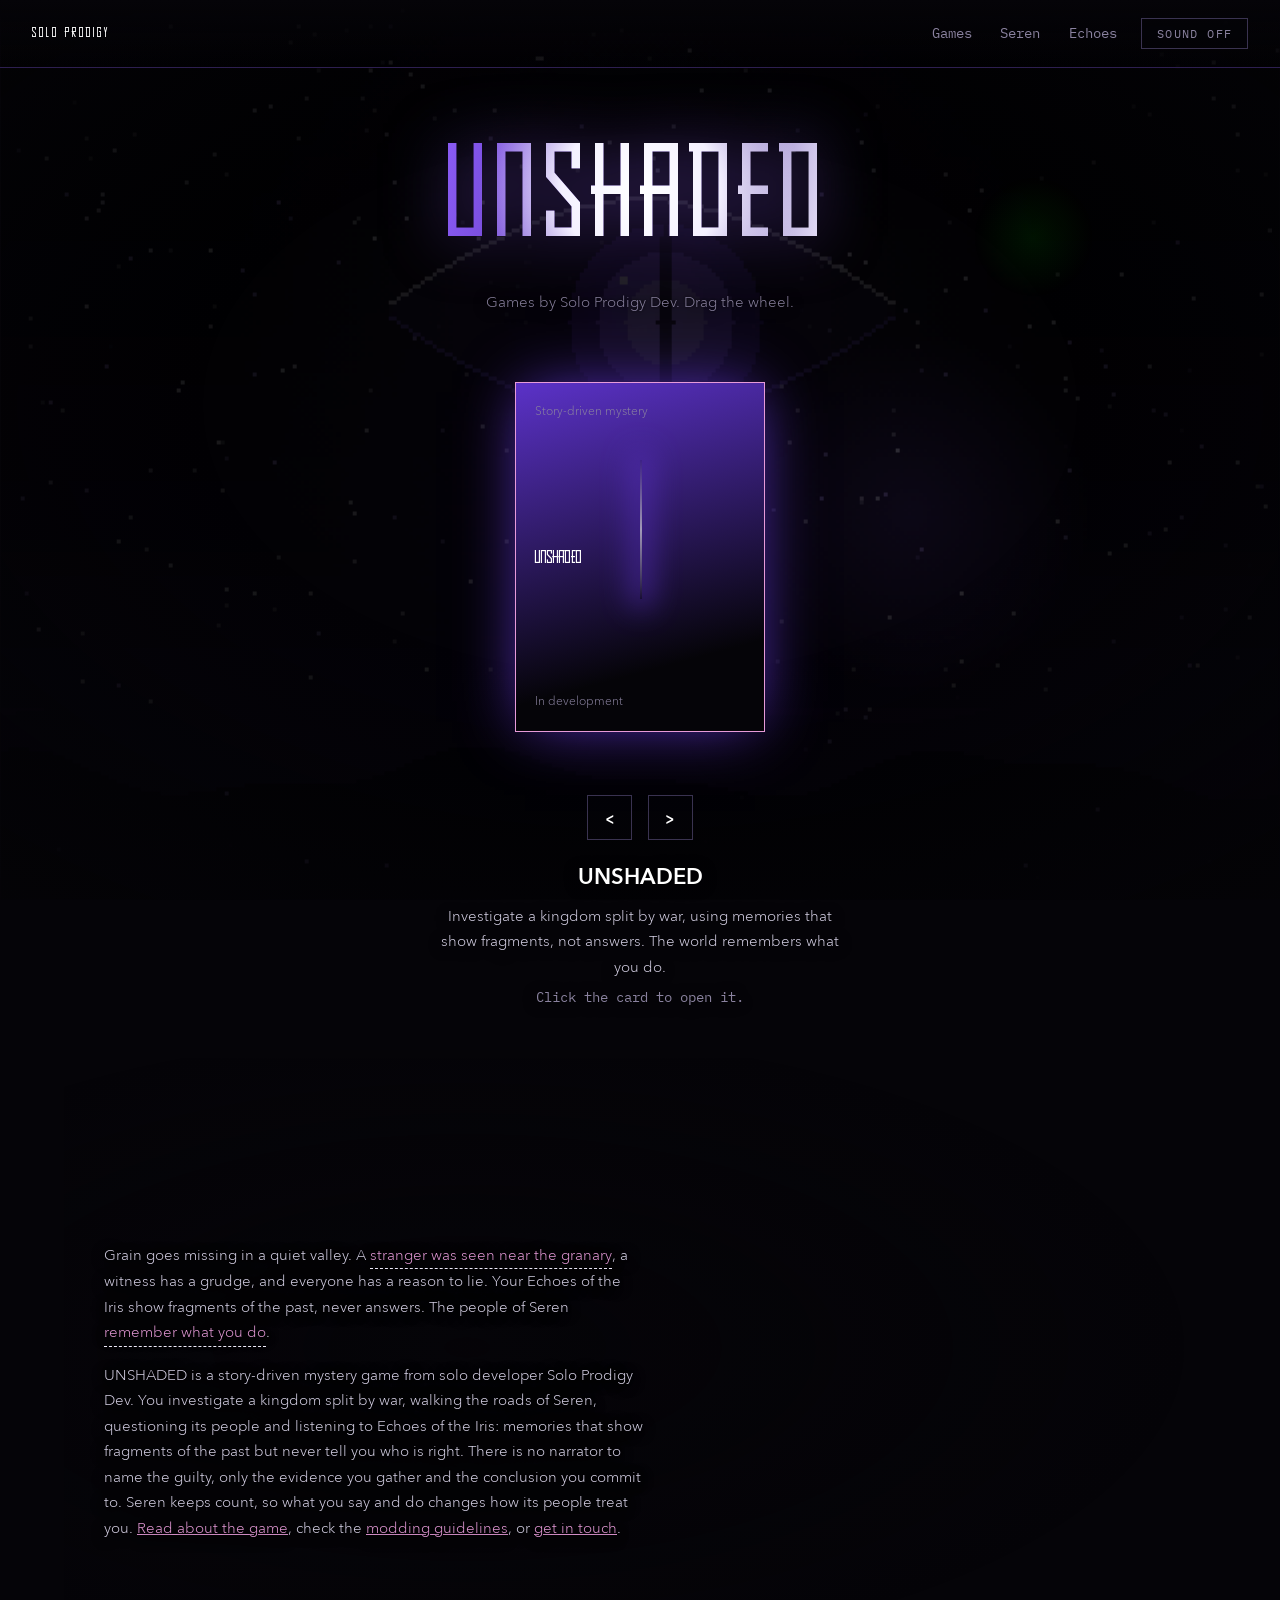
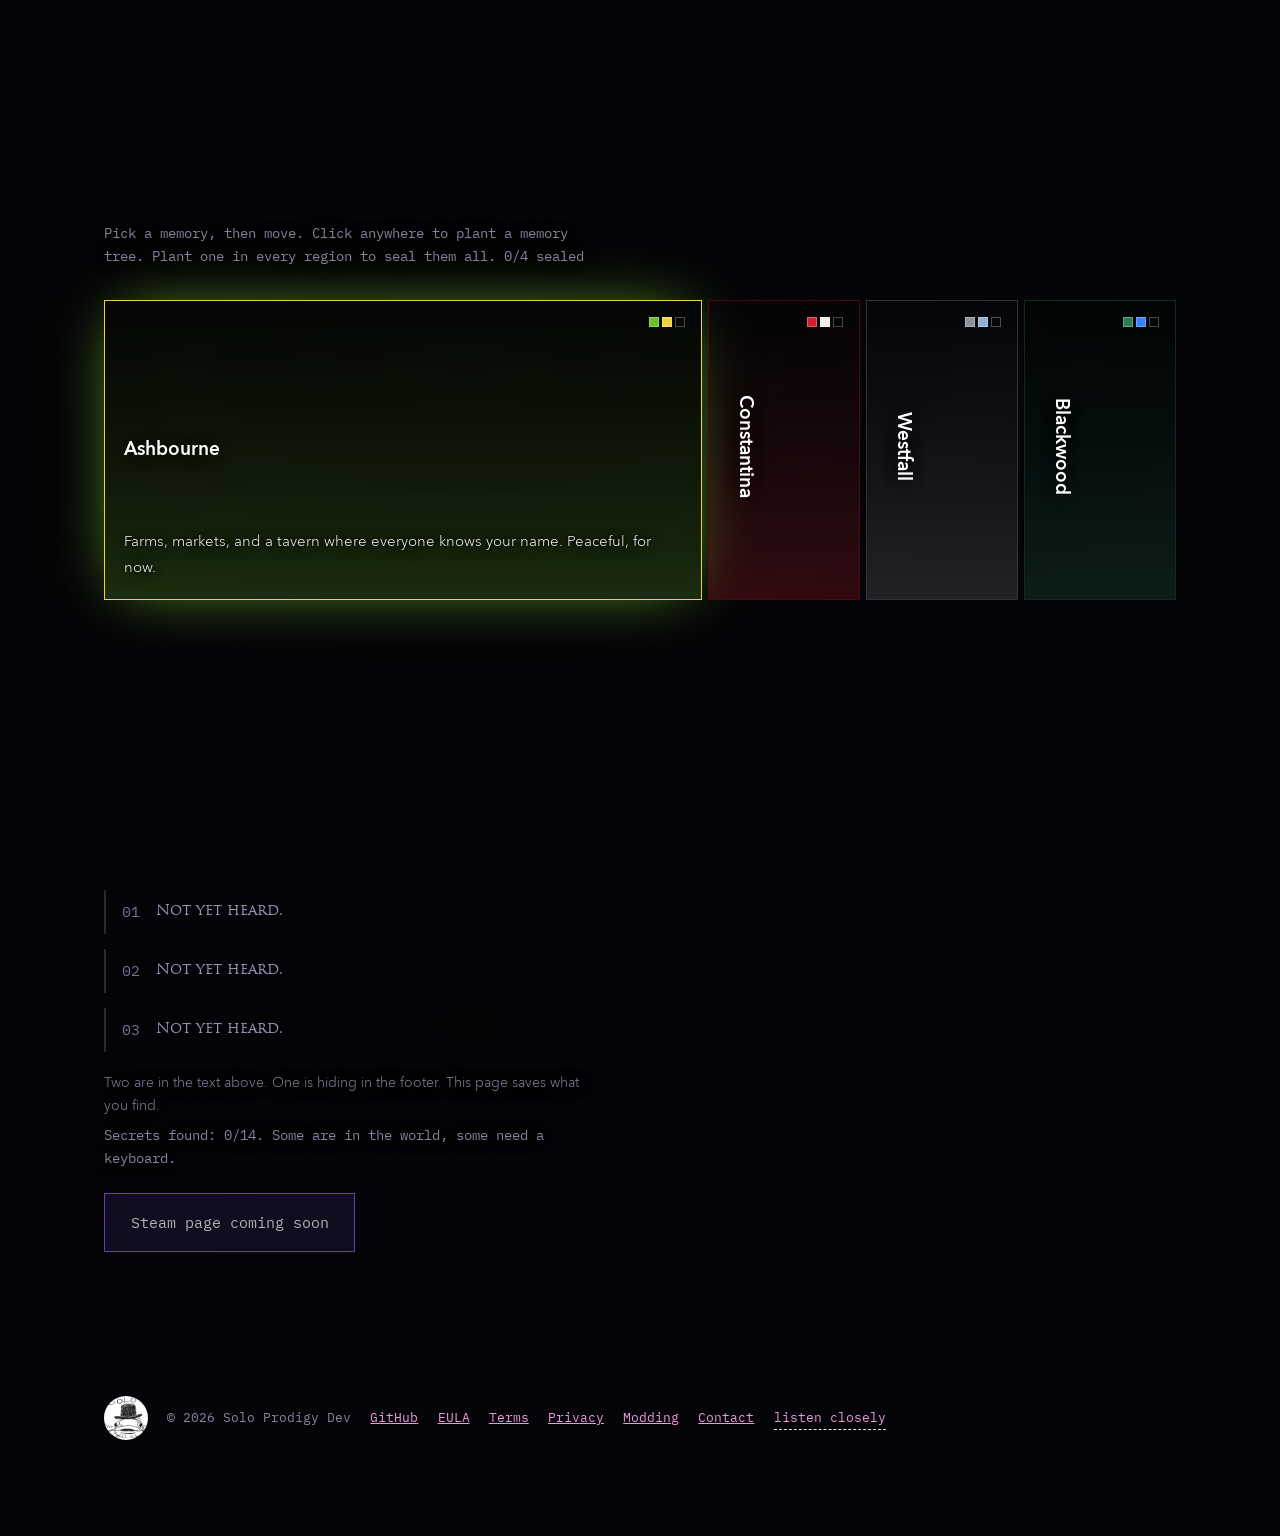
==== commit 1968db9f: "added to homepage" ====
--- a/index.html
+++ b/index.html
@@ -159,6 +159,9 @@
 @keyframes drift{50%{transform:translate(6px,-4px)}}
 @media(max-width:700px){header nav{display:none}.ring{scale:.72}.stage{height:360px}.ring{top:170px}.rg{flex-direction:column;height:auto}.r{min-height:62px}.r.open{min-height:170px}.r span,.r.open span{writing-mode:horizontal-tb}}
 @media(prefers-reduced-motion:reduce){*,::after{animation:none!important;transition:none!important}}
+.hr{display:flex;align-items:center;gap:1.5rem}
+.msnd{font:400 .75rem Plex,monospace;letter-spacing:.12em;text-transform:uppercase;color:var(--dim);background:rgba(5,4,8,.5);border:1px solid #3a3350;padding:.45rem .9rem;cursor:pointer;transition:.25s}
+.msnd:hover,.msnd[aria-pressed=true]{color:#fff;border-color:var(--glow)}
 .note{margin-top:1.2rem;font-size:.85rem;color:var(--dim)}
 .about-more{margin-top:1rem}
 </style>
@@ -166,7 +169,7 @@
 <body>
 <canvas id="world"></canvas>
 <canvas id="ink"></canvas>
-<header><b class="pix">SOLO PRODIGY</b><nav><a href="#games">Games</a><a href="#seren">Seren</a><a href="#echoes">Echoes</a></nav></header>
+<header><b class="pix">SOLO PRODIGY</b><div class="hr"><nav><a href="#games">Games</a><a href="#seren">Seren</a><a href="#echoes">Echoes</a></nav><button class="msnd" id="msnd" type="button" aria-pressed="false">Sound off</button></div></header>
 <main>
   <div class="hero" id="games">
     <h1 class="pix" id="title">UNSHADED</h1>
@@ -719,6 +722,22 @@
 let logoClicks=0;
 $('#solo').addEventListener('click',()=>{logoClicks++;if(logoClicks%3===0){secret('fish','Gotcha.');const f=$('#sir');setTimeout(()=>{f.classList.add('on');f.animate([{transform:'translateX(30vw) rotate(-8deg)'},{transform:'translateX(-120vw) rotate(8deg)'}],{duration:2200,easing:'ease-in'})},0)}});
 $('#solo').onclick=()=>$('#sir').classList.toggle('on');
+
+/* soundtrack: the main theme, off until asked for. The same file the game page uses. */
+(function(){const b=$('#msnd'),SRC=['music/Main_Theme.mp3','unshaded/music/Main_Theme.mp3'];
+  let a=null,si=0,want=store.get('homesnd',false),fade=0;
+  const vol=()=>Math.max(.05,Math.min(1,+store.get('vol',.8)||.8));
+  const ui=on=>{b.setAttribute('aria-pressed',on);b.textContent=on?'Sound on':'Sound off'};
+  function mk(){a=new Audio();a.loop=true;a.preload='none';a.volume=0;a.src=SRC[0];
+    a.addEventListener('error',()=>{if(++si<SRC.length){a.src=SRC[si];a.load();if(want)a.play().catch(()=>{})}else{console.warn('Main_Theme.mp3 not found');want=false;ui(false);b.textContent='Music not found'}})}
+  function ramp(to,done){clearInterval(fade);fade=setInterval(()=>{const d=to-a.volume;if(Math.abs(d)<.02){a.volume=to;clearInterval(fade);done&&done()}else a.volume=Math.max(0,Math.min(1,a.volume+d*.12))},60)}
+  function on(){if(!a)mk();want=true;ui(true);store.set('homesnd',true);a.play().then(()=>ramp(vol())).catch(()=>{want=false;ui(false)})}
+  function off(){want=false;ui(false);store.set('homesnd',false);if(a)ramp(0,()=>a.pause())}
+  b.addEventListener('click',()=>want?off():on());
+  /* if you left it on last time, start on your first click or key (browsers block autoplay) */
+  if(want){ui(true);const go=()=>{removeEventListener('pointerdown',go);removeEventListener('keydown',go);if(want&&(!a||a.paused))on()};addEventListener('pointerdown',go);addEventListener('keydown',go)}
+  document.addEventListener('visibilitychange',()=>{if(!a||!want)return;if(document.hidden)a.pause();else a.play().catch(()=>{})})
+})();
 </script>
 </body>
 </html>
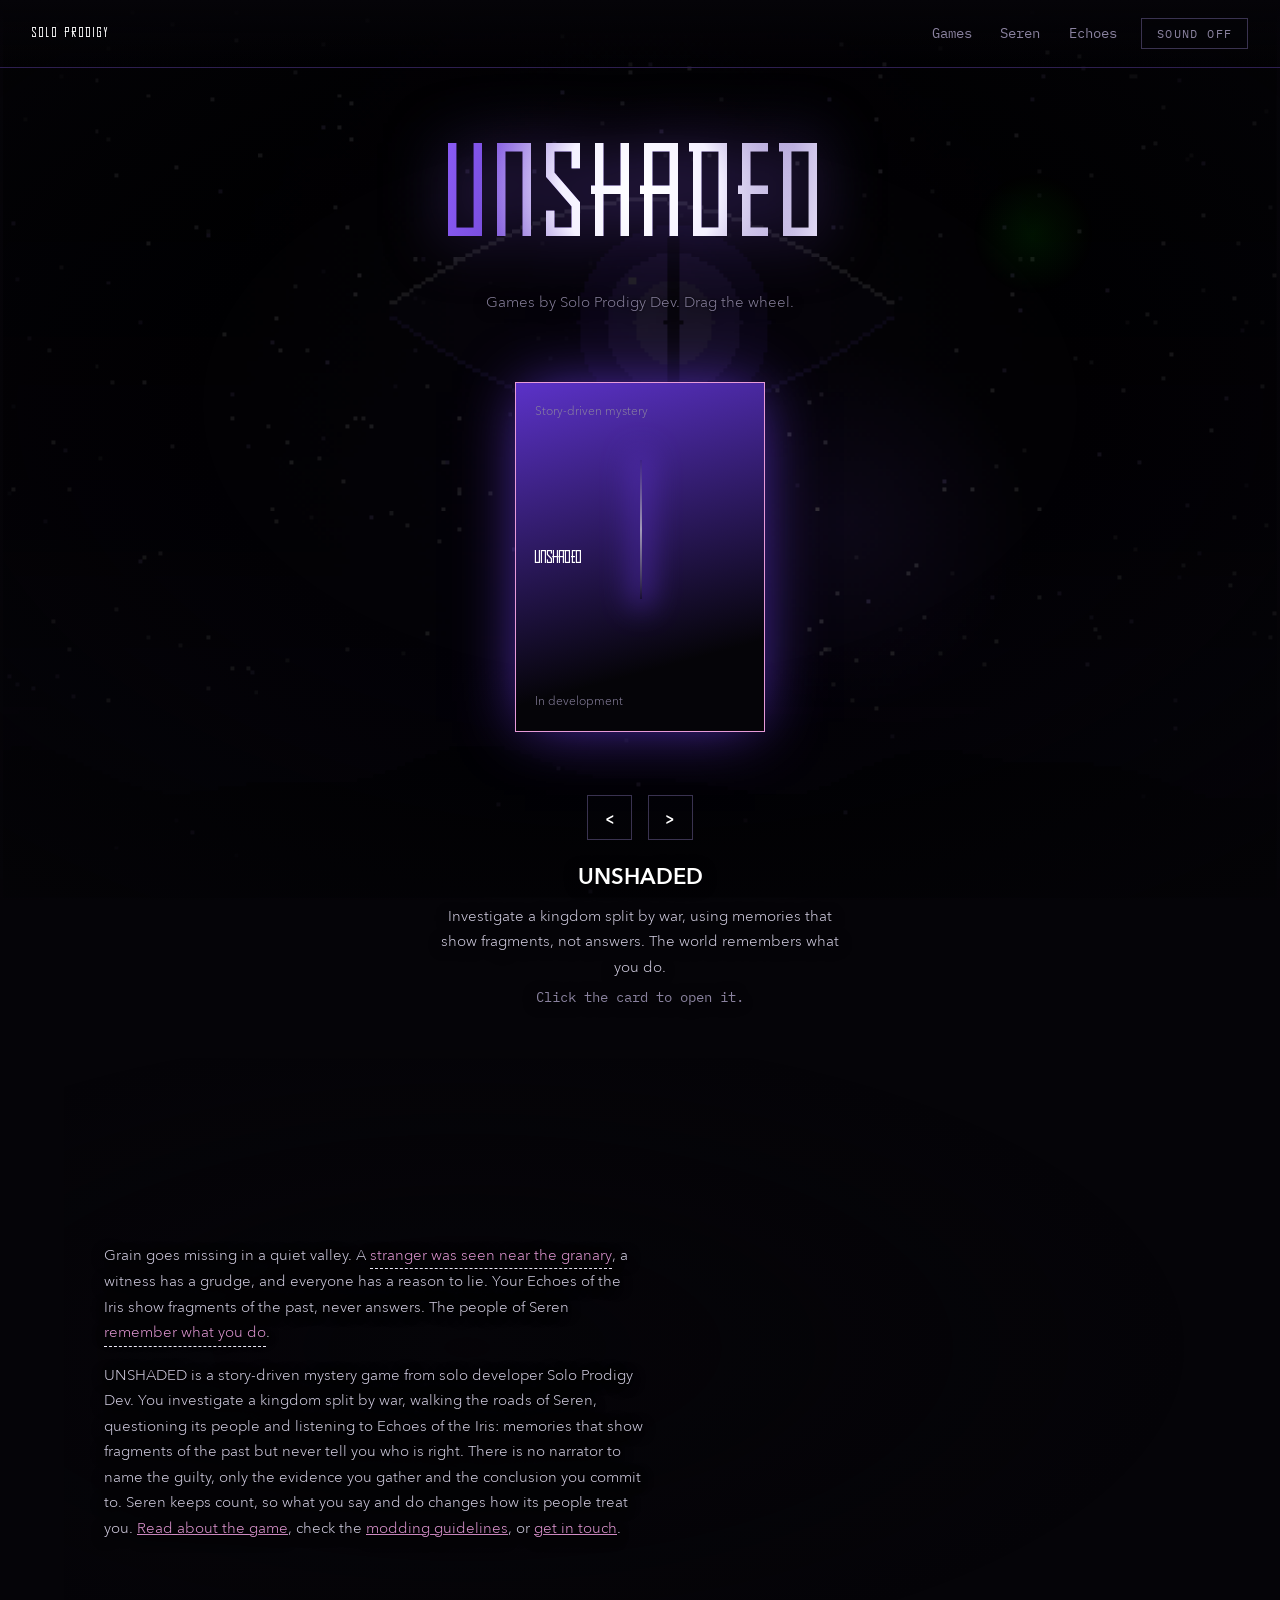
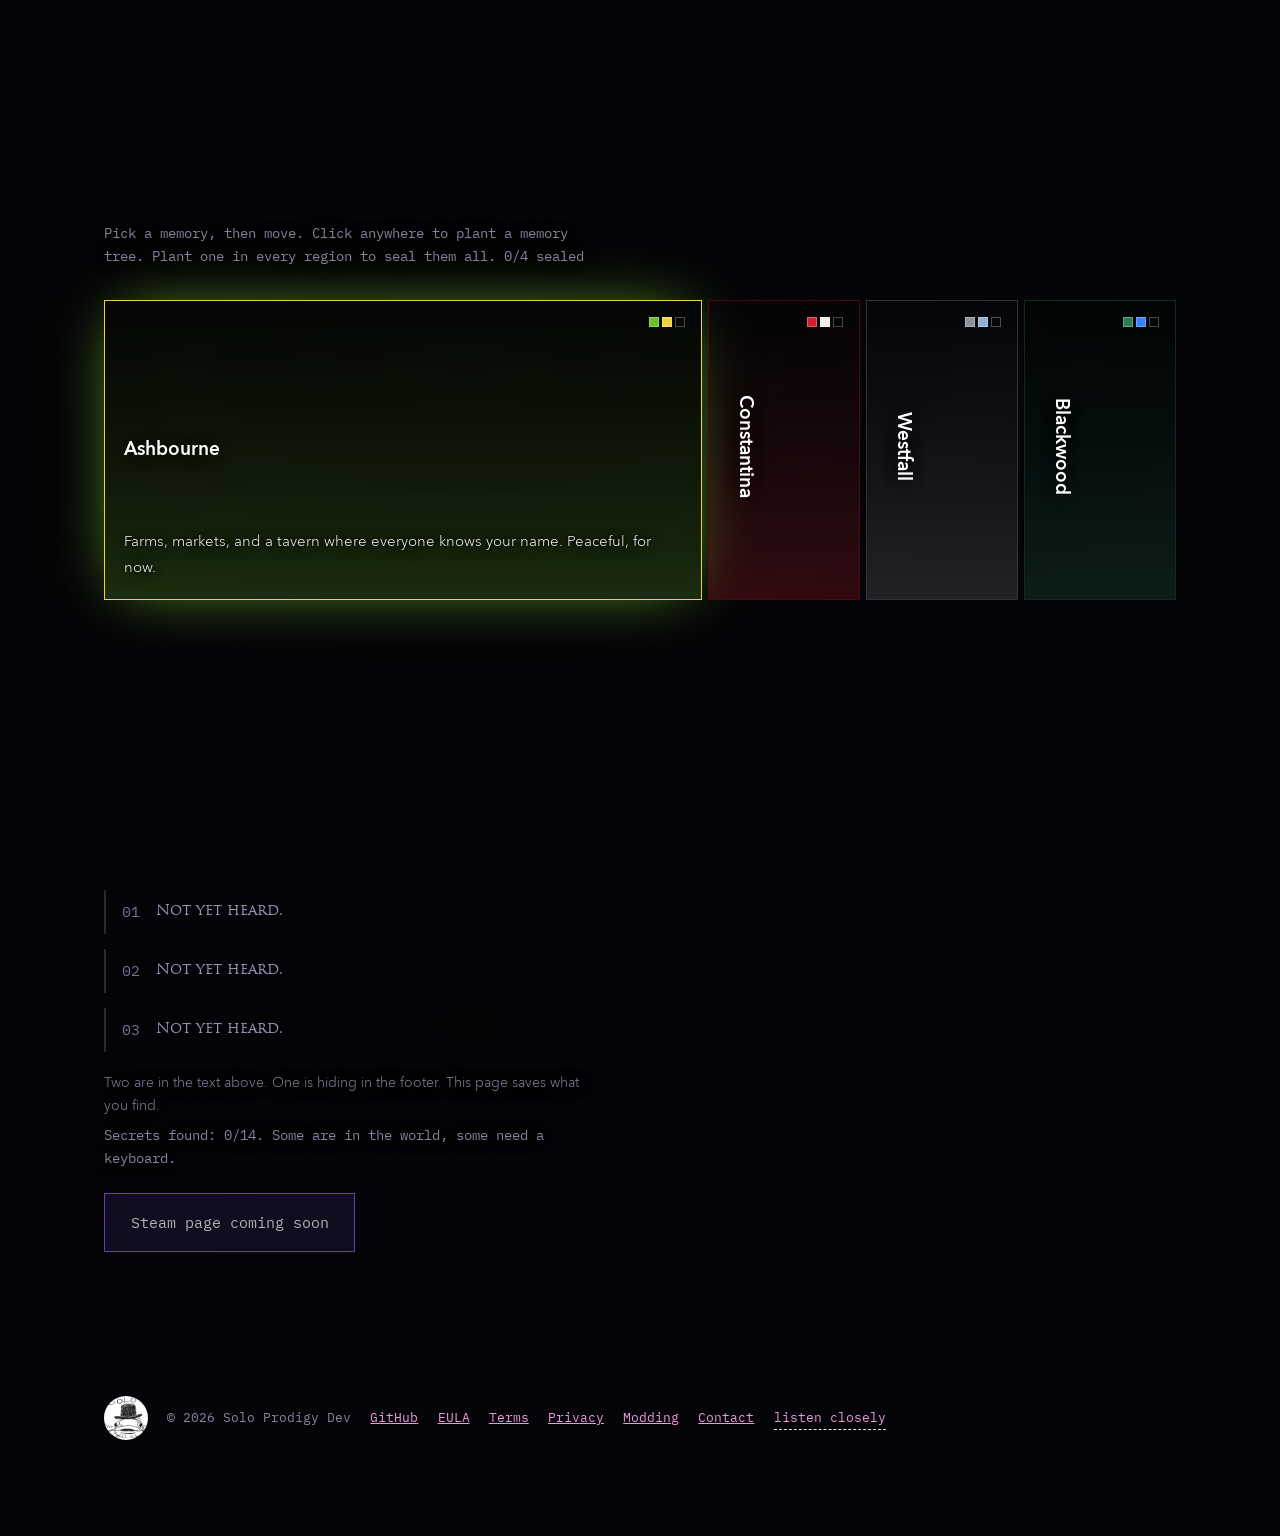
==== commit 0115a95f: "trying to flow audio into other tabs" ====
--- a/index.html
+++ b/index.html
@@ -725,17 +725,19 @@
 
 /* soundtrack: the main theme, off until asked for. The same file the game page uses. */
 (function(){const b=$('#msnd'),SRC=['music/Main_Theme.mp3','unshaded/music/Main_Theme.mp3'];
-  let a=null,si=0,want=store.get('homesnd',false),fade=0;
+  let a=null,si=0,want=store.get('snd',false),fade=0;
   const vol=()=>Math.max(.05,Math.min(1,+store.get('vol',.8)||.8));
   const ui=on=>{b.setAttribute('aria-pressed',on);b.textContent=on?'Sound on':'Sound off'};
   function mk(){a=new Audio();a.loop=true;a.preload='none';a.volume=0;a.src=SRC[0];
     a.addEventListener('error',()=>{if(++si<SRC.length){a.src=SRC[si];a.load();if(want)a.play().catch(()=>{})}else{console.warn('Main_Theme.mp3 not found');want=false;ui(false);b.textContent='Music not found'}})}
   function ramp(to,done){clearInterval(fade);fade=setInterval(()=>{const d=to-a.volume;if(Math.abs(d)<.02){a.volume=to;clearInterval(fade);done&&done()}else a.volume=Math.max(0,Math.min(1,a.volume+d*.12))},60)}
-  function on(){if(!a)mk();want=true;ui(true);store.set('homesnd',true);a.play().then(()=>ramp(vol())).catch(()=>{want=false;ui(false)})}
-  function off(){want=false;ui(false);store.set('homesnd',false);if(a)ramp(0,()=>a.pause())}
+  function on(){if(!a)mk();const m=store.get('mt',null);if(m&&Date.now()-m.ts<120000)try{a.currentTime=m.t}catch(e){}want=true;ui(true);store.set('snd',true);a.play().then(()=>ramp(vol())).catch(()=>{want=false;ui(false)})}
+  function off(){want=false;ui(false);store.set('snd',false);if(a)ramp(0,()=>a.pause())}
   b.addEventListener('click',()=>want?off():on());
   /* if you left it on last time, start on your first click or key (browsers block autoplay) */
   if(want){ui(true);const go=()=>{removeEventListener('pointerdown',go);removeEventListener('keydown',go);if(want&&(!a||a.paused))on()};addEventListener('pointerdown',go);addEventListener('keydown',go)}
+  /* remember where the track was so the game page can pick up from the same spot */
+  addEventListener('pagehide',()=>{store.set('mt',a&&!a.paused?{t:a.currentTime,ts:Date.now()}:null)});
   document.addEventListener('visibilitychange',()=>{if(!a||!want)return;if(document.hidden)a.pause();else a.play().catch(()=>{})})
 })();
 </script>
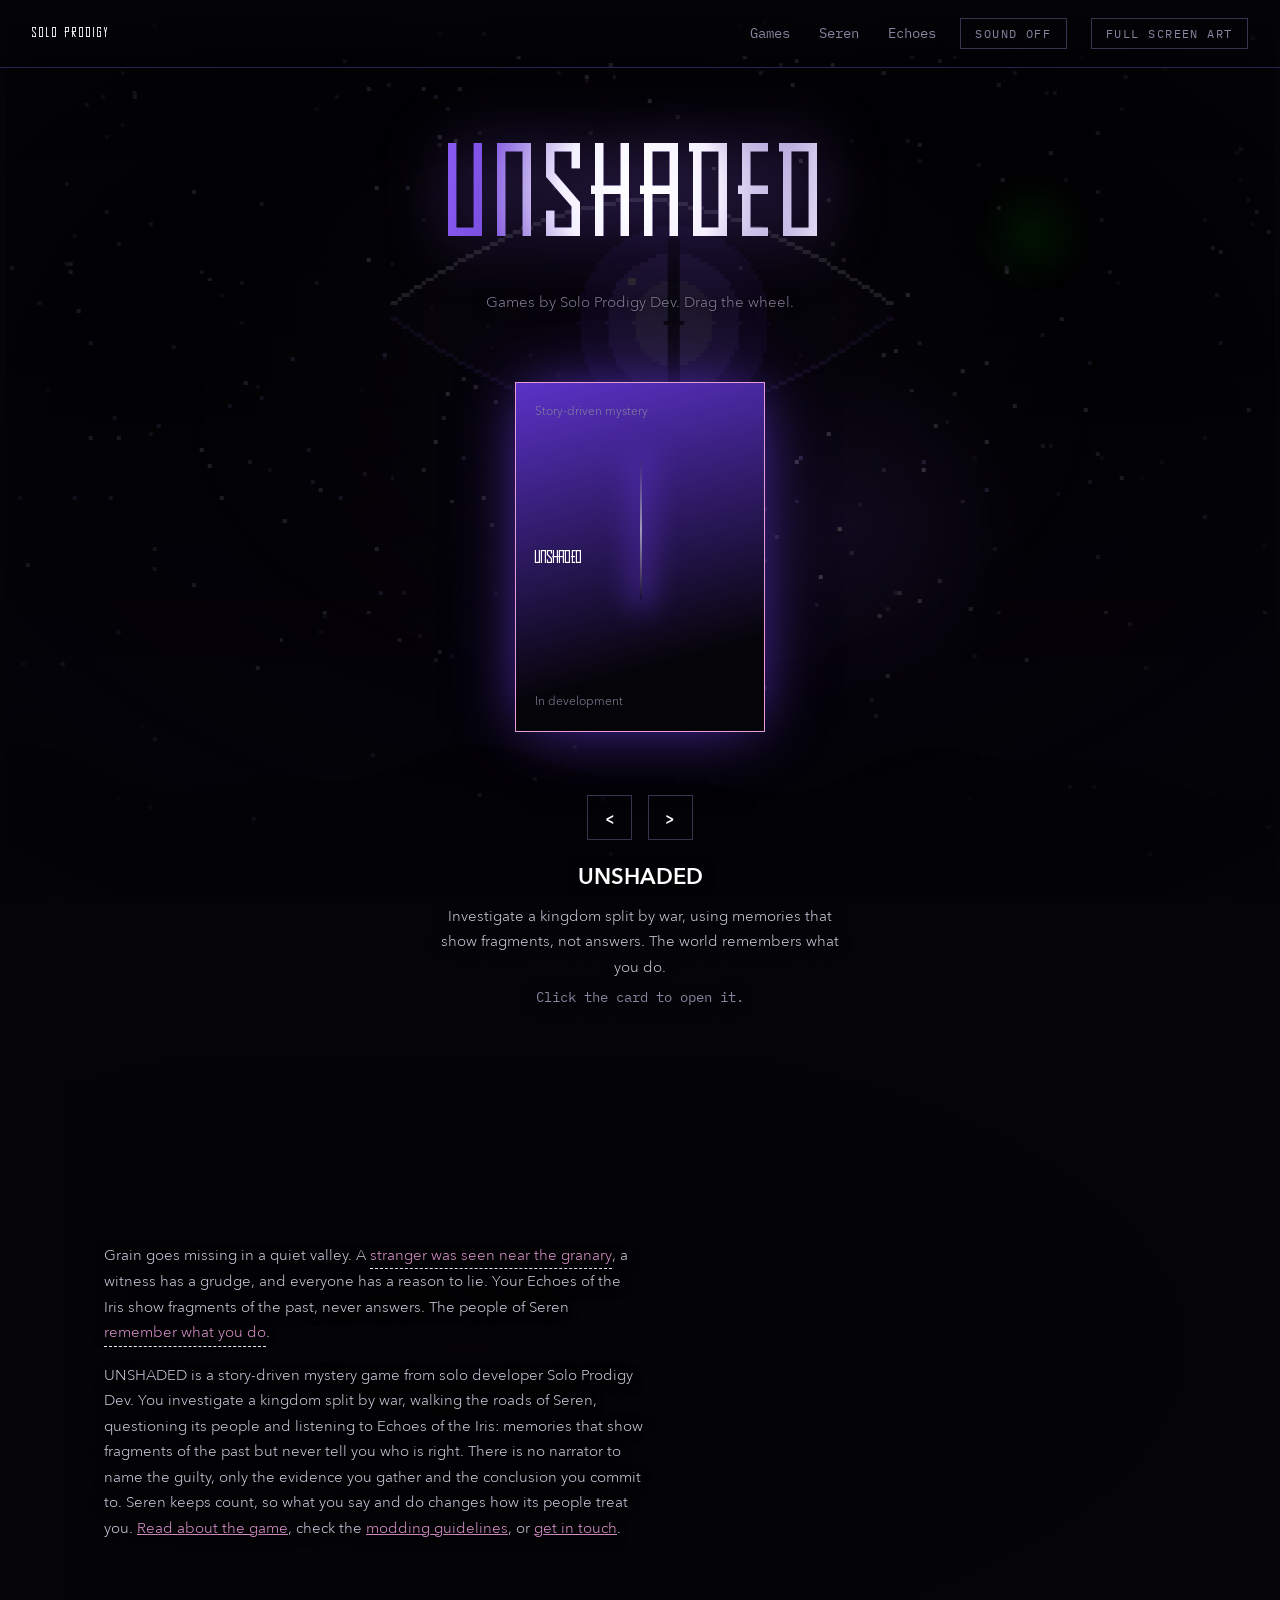
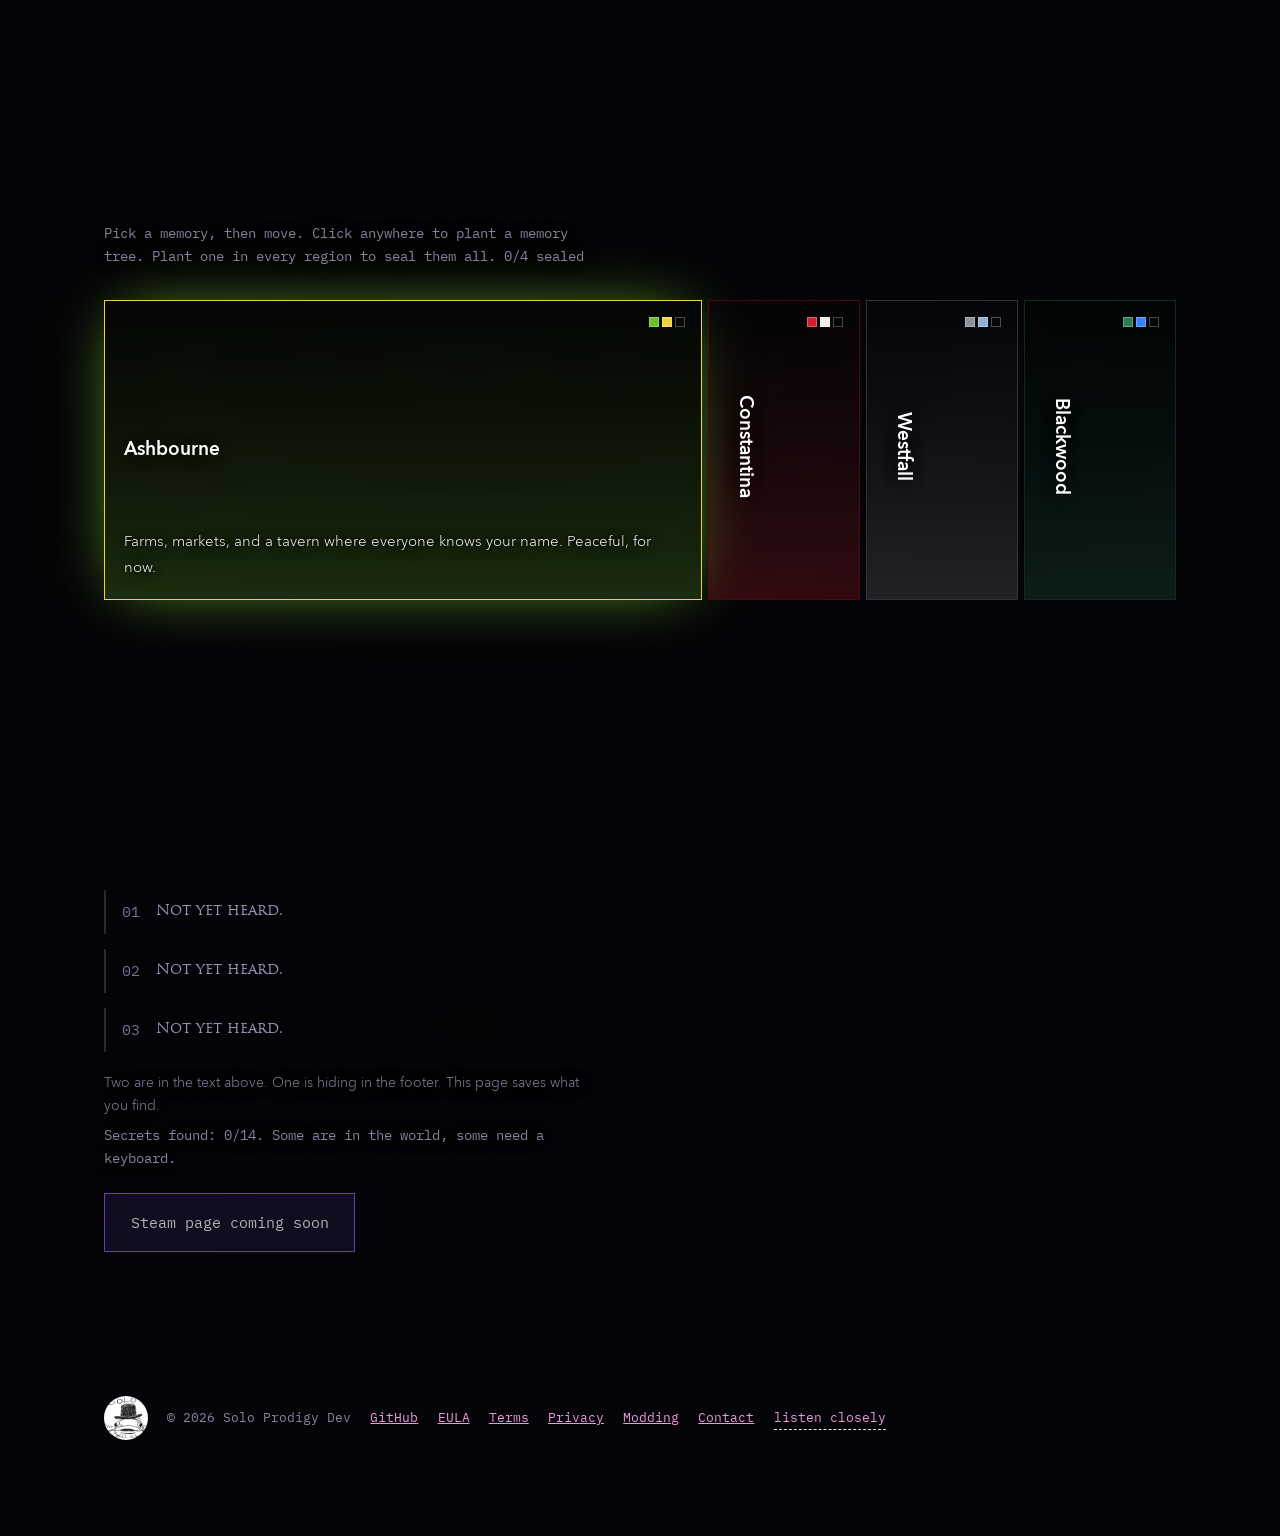
==== commit d4d8fd2d: "art full screen" ====
--- a/index.html
+++ b/index.html
@@ -162,6 +162,17 @@
 .hr{display:flex;align-items:center;gap:1.5rem}
 .msnd{font:400 .75rem Plex,monospace;letter-spacing:.12em;text-transform:uppercase;color:var(--dim);background:rgba(5,4,8,.5);border:1px solid #3a3350;padding:.45rem .9rem;cursor:pointer;transition:.25s}
 .msnd:hover,.msnd[aria-pressed=true]{color:#fff;border-color:var(--glow)}
+body.art main,body.art footer,body.art header,body.art #sir{opacity:0;visibility:hidden;pointer-events:none}
+body.art{overflow:hidden}
+main,footer,header{transition:opacity .5s,visibility .5s}
+.artbar{position:fixed;left:50%;bottom:1.6rem;transform:translate(-50%,12px);z-index:60;display:flex;align-items:center;gap:.8rem;padding:.5rem .7rem;background:rgba(5,4,8,.72);border:1px solid #3a3350;font:400 .75rem Plex,monospace;letter-spacing:.14em;text-transform:uppercase;color:#fff;opacity:0;visibility:hidden;pointer-events:none;transition:opacity .4s,transform .4s,visibility .4s}
+.artbar button{font:inherit;letter-spacing:inherit;text-transform:inherit;color:#fff;background:none;border:1px solid #3a3350;padding:.45rem .8rem;cursor:pointer}
+.artbar button:hover{border-color:var(--glow)}
+.artbar span{min-width:9.5rem;text-align:center}
+body.art .artbar{opacity:1;visibility:visible;pointer-events:auto;transform:translate(-50%,0)}
+body.art.idle .artbar{opacity:0;pointer-events:none}
+body.art.idle{cursor:none}
+@media(max-width:700px){.hr{gap:.6rem}.msnd{padding:.4rem .6rem;font-size:.68rem}}
 .note{margin-top:1.2rem;font-size:.85rem;color:var(--dim)}
 .about-more{margin-top:1rem}
 </style>
@@ -169,7 +180,7 @@
 <body>
 <canvas id="world"></canvas>
 <canvas id="ink"></canvas>
-<header><b class="pix">SOLO PRODIGY</b><div class="hr"><nav><a href="#games">Games</a><a href="#seren">Seren</a><a href="#echoes">Echoes</a></nav><button class="msnd" id="msnd" type="button" aria-pressed="false">Sound off</button></div></header>
+<header><b class="pix">SOLO PRODIGY</b><div class="hr"><nav><a href="#games">Games</a><a href="#seren">Seren</a><a href="#echoes">Echoes</a></nav><button class="msnd" id="msnd" type="button" aria-pressed="false">Sound off</button><button class="msnd" id="artBtn" type="button" aria-label="View the artwork full screen">Full screen art</button></div></header>
 <main>
   <div class="hero" id="games">
     <h1 class="pix" id="title">UNSHADED</h1>
@@ -211,6 +222,7 @@
   <button class="echo" data-e="2">listen closely</button>
 </footer>
 <img id="sir" src="good_day_sir.png" alt="A catfish in a small black top hat">
+<div class="artbar" id="artbar" role="toolbar" aria-label="Artwork viewer"><button id="artPrev" type="button" aria-label="Previous scene">&lt;</button><span id="artName" aria-live="polite">UNSHADED</span><button id="artNext" type="button" aria-label="Next scene">&gt;</button><button id="artExit" type="button">Exit</button></div>
 <div id="ancient" role="status" aria-live="polite"></div>
 
 <script>
@@ -237,7 +249,8 @@
   $('#info').innerHTML=`<h2 class="hd">${g.n}</h2><p>${g.d}</p>${g.l?`<p class="hint">Click the card to open it.</p>`:''}`}
 function go(i){let diff=((i-idx)%N+N)%N;if(diff>N/2)diff-=N;ang+=diff*STEP;paintWheel()}
 $('#prev').onclick=()=>{ang-=STEP;paintWheel()};$('#next').onclick=()=>{ang+=STEP;paintWheel()};
-addEventListener('keydown',e=>{if(e.key==='ArrowLeft')$('#prev').click();if(e.key==='ArrowRight')$('#next').click()});
+const art={on:false};
+addEventListener('keydown',e=>{if(art.on)return;if(e.key==='ArrowLeft')$('#prev').click();if(e.key==='ArrowRight')$('#next').click()});
 let sx0=null,sa=0,moved=0;const stage=$('#stage');
 stage.addEventListener('pointerdown',e=>{moved=0;sx0=e.clientX;sa=ang;ring.classList.add('drag')});
 addEventListener('pointermove',e=>{if(sx0===null)return;moved=Math.max(moved,Math.abs(e.clientX-sx0));ang=sa-(e.clientX-sx0)*.4;ring.style.transform=`translateZ(${-R3}px) rotateY(${-ang}deg)`});
@@ -615,7 +628,7 @@
 ['Blackwood',['#2a7a52','#3b82ff','#020605'],'A forest so old the sunlight gives up. Something was here long before Seren.']];
 const WH={ashbourne:'The harvest smells of smoke this year.',constantina:'The chimneys never stop. Nobody is out to hear them.',westfall:'The wind here carries names.',blackwood:'Something older than the kingdom watches. Not me.'};
 let cur='ashbourne',inSeren=false;
-function refresh(){document.body.dataset.r=inSeren?cur:'';setScene(inSeren?cur:'unshaded')}
+function refresh(){if(art.on)return;document.body.dataset.r=inSeren?cur:'';setScene(inSeren?cur:'unshaded')}
 const rg=$('#rg');
 RG.forEach((r,i)=>{const b=document.createElement('button');b.className='r'+(i===0?' open':'');b.dataset.k=r[0].toLowerCase();b.style.setProperty('--c',r[1][0]);b.style.setProperty('--c2',r[1][1]);b.style.setProperty('--c3',r[1][2]);
   b.innerHTML=`<em class="sw">${r[1].map(c=>`<i style="background:${c}"></i>`).join('')}</em><span class="hd">${r[0]}</span><p>${r[2]}</p>`;
@@ -740,6 +753,25 @@
   addEventListener('pagehide',()=>{store.set('mt',a&&!a.paused?{t:a.currentTime,ts:Date.now()}:null)});
   document.addEventListener('visibilitychange',()=>{if(!a||!want)return;if(document.hidden)a.pause();else a.play().catch(()=>{})})
 })();
+
+/* full screen art: hide everything but the world, step through the five scenes */
+(function(){const SCN=[['unshaded','UNSHADED'],['ashbourne','Ashbourne'],['constantina','Constantina'],['westfall','Westfall'],['blackwood','Blackwood']];
+  const bar=$('#artbar'),nm=$('#artName'),btn=$('#artBtn');let i=0,idle=0,fs=false;
+  const show=()=>{const [k,n]=SCN[i];setScene(k);document.body.dataset.r=k==='unshaded'?'':k;nm.textContent=n};
+  const wake=()=>{document.body.classList.remove('idle');clearTimeout(idle);if(art.on)idle=setTimeout(()=>document.body.classList.add('idle'),3200)};
+  async function enter(){if(art.on)return;art.on=true;i=Math.max(0,SCN.findIndex(x=>x[0]===sceneName));document.body.classList.add('art');btn.setAttribute('aria-pressed',true);show();wake();
+    const r=document.documentElement.requestFullscreen||document.documentElement.webkitRequestFullscreen;
+    if(r){try{await r.call(document.documentElement);fs=true}catch(e){fs=false}}}
+  function leave(){if(!art.on)return;art.on=false;clearTimeout(idle);document.body.classList.remove('art','idle');btn.setAttribute('aria-pressed',false);
+    const x=document.fullscreenElement||document.webkitFullscreenElement;if(x){(document.exitFullscreen||document.webkitExitFullscreen).call(document)}fs=false;refresh()}
+  const step=d=>{i=(i+d+SCN.length)%SCN.length;show();wake()};
+  btn.addEventListener('click',enter);$('#artExit').addEventListener('click',leave);
+  $('#artPrev').addEventListener('click',()=>step(-1));$('#artNext').addEventListener('click',()=>step(1));
+  /* Esc leaves browser full screen on its own; follow it out */
+  ['fullscreenchange','webkitfullscreenchange'].forEach(ev=>document.addEventListener(ev,()=>{if(fs&&art.on&&!(document.fullscreenElement||document.webkitFullscreenElement))leave()}));
+  addEventListener('keydown',e=>{if(!art.on)return;if(e.key==='ArrowLeft'){step(-1)}else if(e.key==='ArrowRight'){step(1)}else if(e.key==='Escape'){leave()}else return;wake()});
+  ['pointermove','pointerdown','touchstart'].forEach(ev=>addEventListener(ev,()=>{if(art.on)wake()},{passive:true}))
+})();
 </script>
 </body>
 </html>
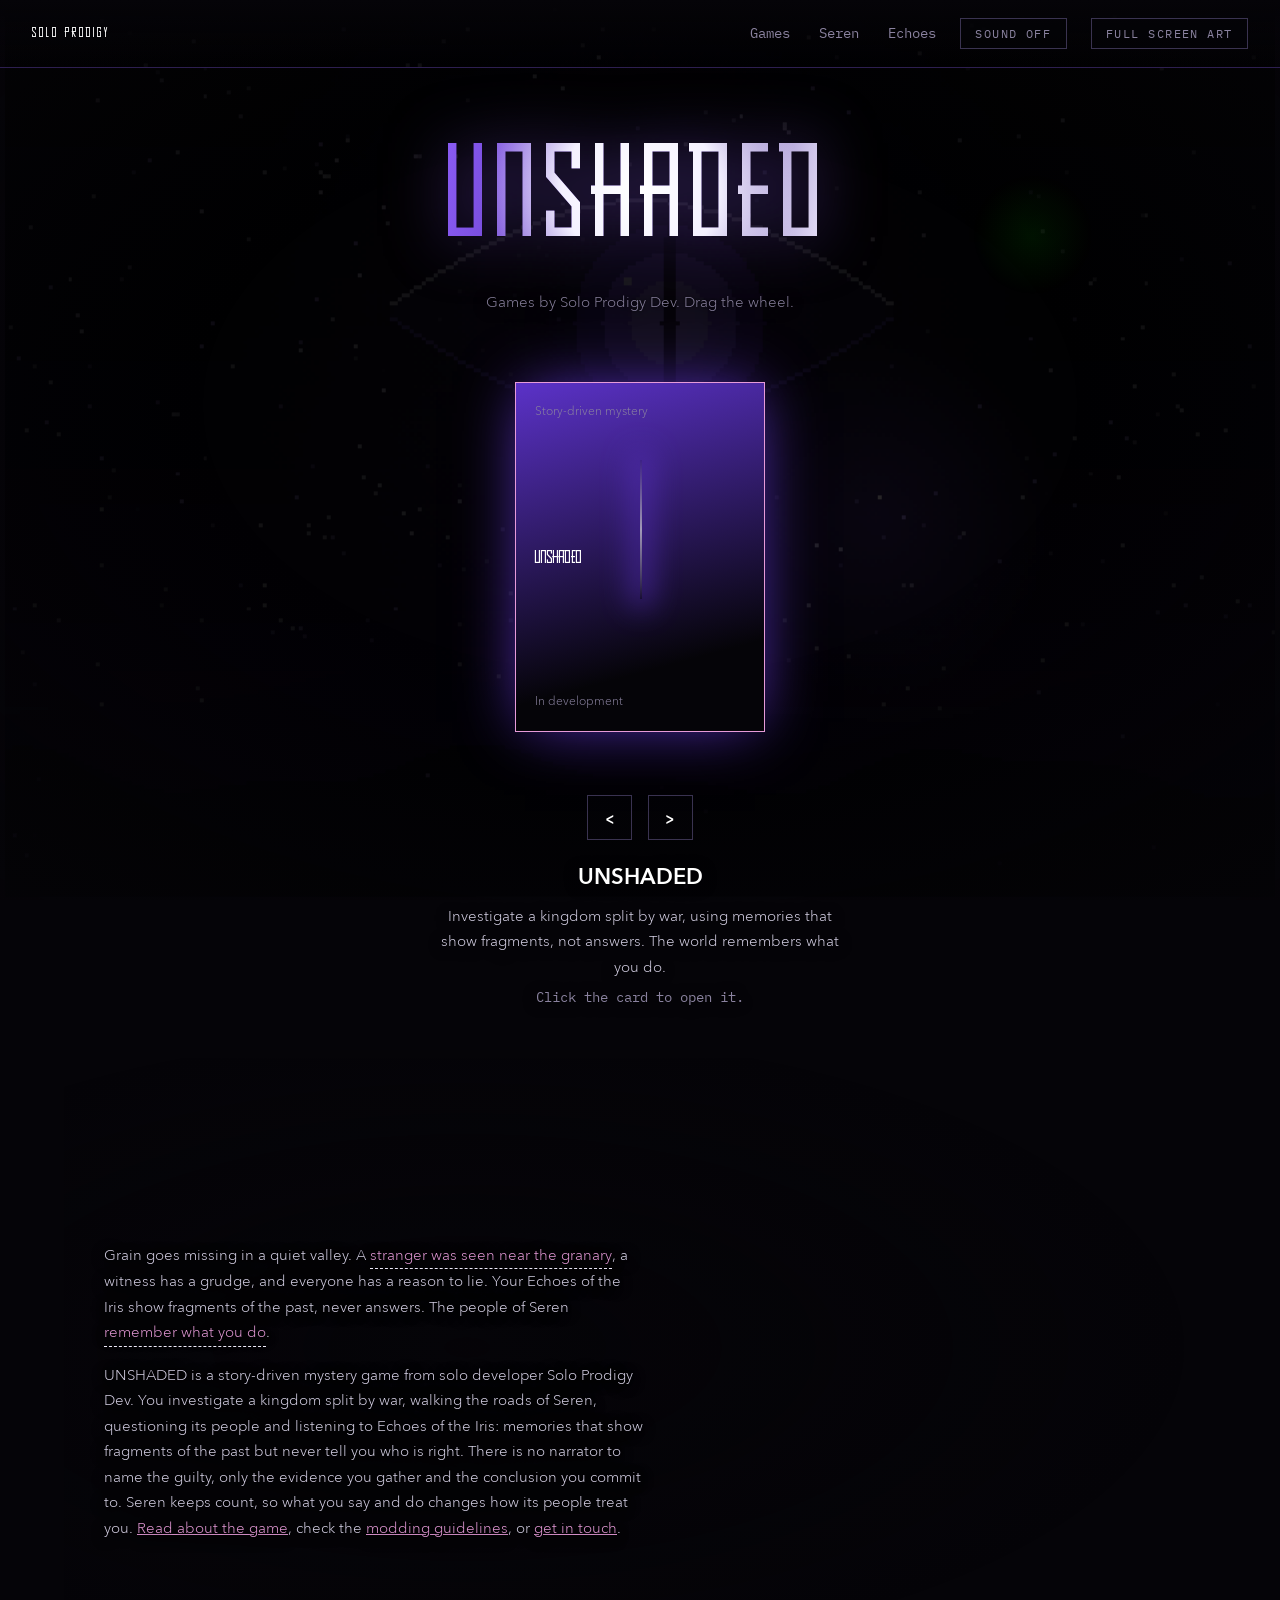
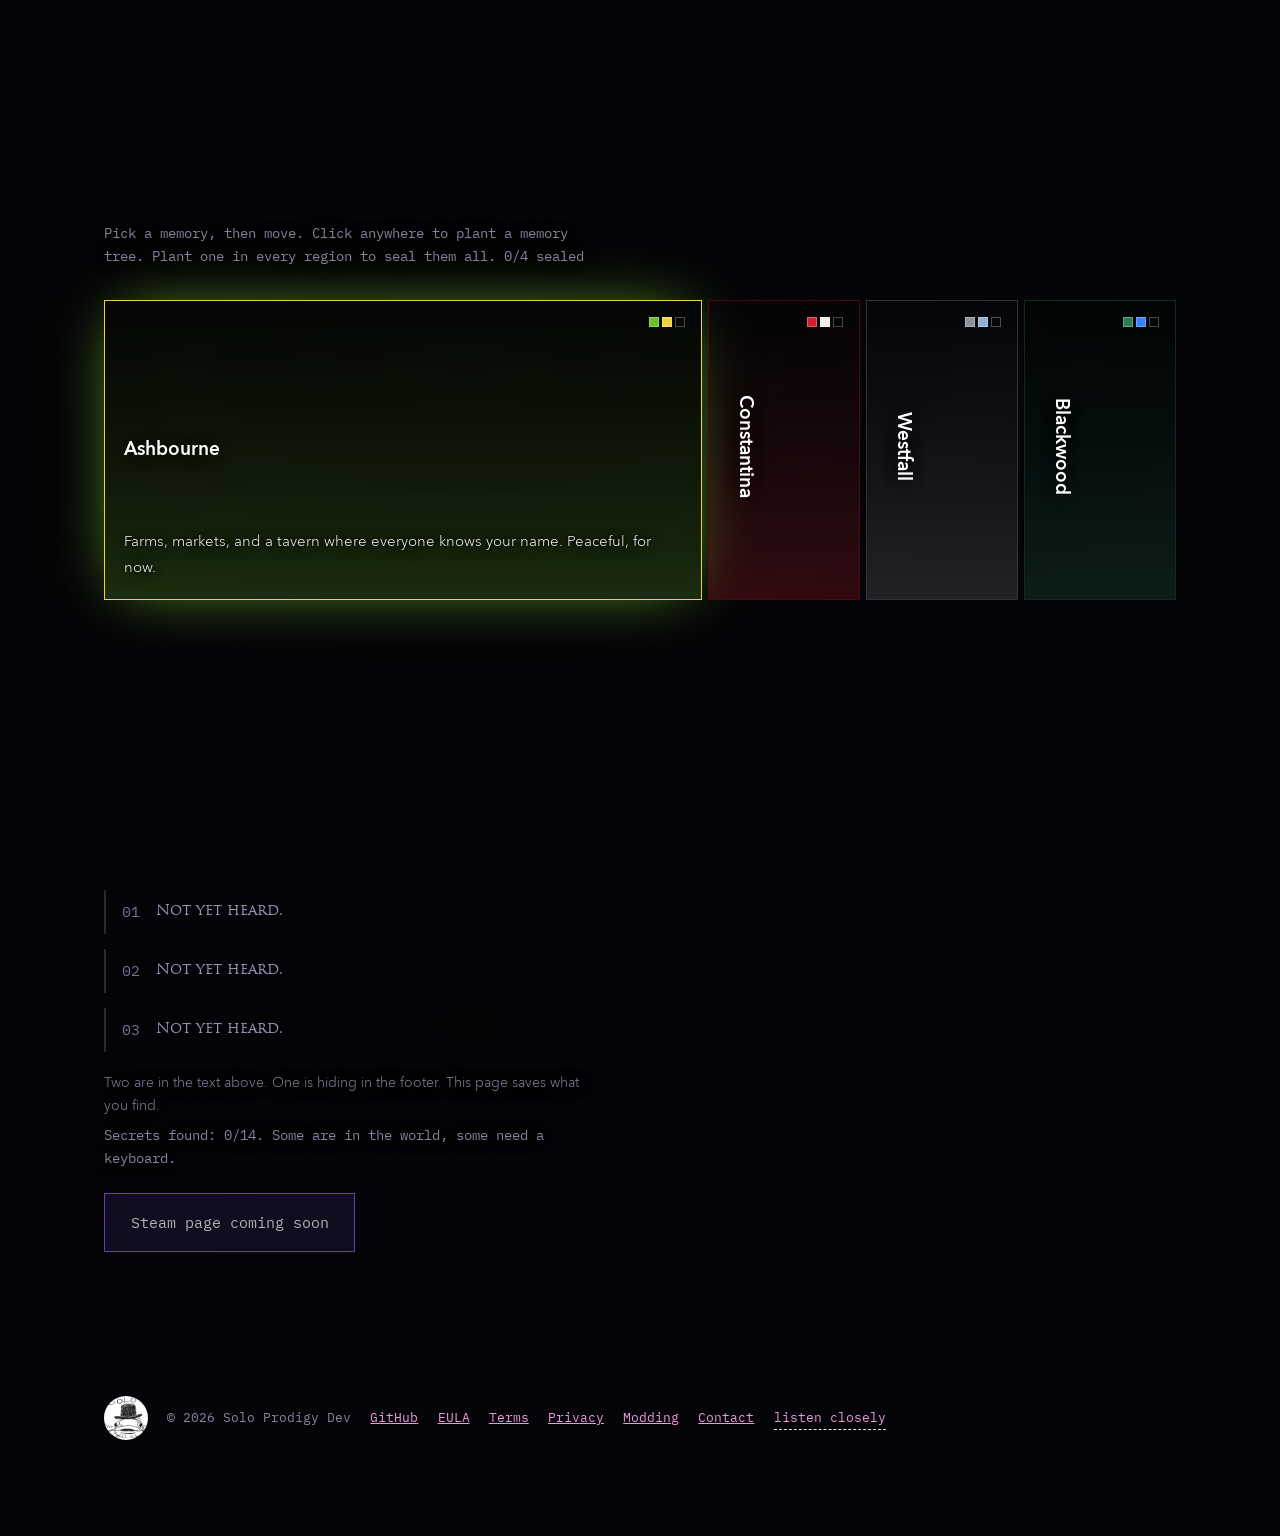
==== commit 11789135: "remove ashbourne valley flagpoles" ====
--- a/index.html
+++ b/index.html
@@ -170,7 +170,10 @@
 .artbar button:hover{border-color:var(--glow)}
 .artbar span{min-width:9.5rem;text-align:center}
 body.art .artbar{opacity:1;visibility:visible;pointer-events:auto;transform:translate(-50%,0)}
-body.art.idle .artbar{opacity:0;pointer-events:none}
+body.art.idle .artbar,body.art.nui .artbar{opacity:0;pointer-events:none;visibility:hidden}
+body.art.nui{cursor:none}
+.arthint{position:fixed;left:50%;bottom:1.6rem;transform:translateX(-50%);z-index:60;font:400 .72rem Plex,monospace;letter-spacing:.14em;text-transform:uppercase;color:#fff;background:rgba(5,4,8,.72);border:1px solid #3a3350;padding:.5rem .9rem;opacity:0;pointer-events:none;transition:opacity .4s}
+.arthint.on{opacity:1}
 body.art.idle{cursor:none}
 @media(max-width:700px){.hr{gap:.6rem}.msnd{padding:.4rem .6rem;font-size:.68rem}}
 .note{margin-top:1.2rem;font-size:.85rem;color:var(--dim)}
@@ -222,7 +225,8 @@
   <button class="echo" data-e="2">listen closely</button>
 </footer>
 <img id="sir" src="good_day_sir.png" alt="A catfish in a small black top hat">
-<div class="artbar" id="artbar" role="toolbar" aria-label="Artwork viewer"><button id="artPrev" type="button" aria-label="Previous scene">&lt;</button><span id="artName" aria-live="polite">UNSHADED</span><button id="artNext" type="button" aria-label="Next scene">&gt;</button><button id="artExit" type="button">Exit</button></div>
+<div class="artbar" id="artbar" role="toolbar" aria-label="Artwork viewer"><button id="artPrev" type="button" aria-label="Previous scene">&lt;</button><span id="artName" aria-live="polite">UNSHADED</span><button id="artNext" type="button" aria-label="Next scene">&gt;</button><button id="artHide" type="button" aria-label="Hide controls (press H to show again)">Hide UI</button><button id="artExit" type="button">Exit</button></div>
+<div class="arthint" id="artHint" aria-hidden="true">Press H to show controls</div>
 <div id="ancient" role="status" aria-live="polite"></div>
 
 <script>
@@ -335,7 +339,7 @@
   ridge(H*.78,6,.03,2,'#1d1040');ridge(H*.86,5,.05,5,'#0b0618');
   this.m.forEach(m=>{gust(m,26,.7);m.vx+=(w*.15-m.vx)*.03;m.x+=m.vx;m.y+=m.vy;m.vy+=(-.12-m.vy)*.02;if(m.y<-4){m.y=H+4;m.x=rnd(0,W)}wrapP(m);g.globalAlpha=.4+.5*Math.sin(t/500+m.ph);R(m.x,m.y,1,1,'#b79cff');g.globalAlpha=1})}},
 
-/* ASHBOURNE: black, green, yellow. Golden harvest, birds, leaves, wheat, windmill, bunting */
+/* ASHBOURNE: black, green, yellow. Golden harvest, birds, leaves, wheat, windmill */
 ashbourne:{dark:.42,ink:'3,5,2',glow:'240,211,58',
  click(px,py){if(Math.hypot(px-this.mx,py-this.mh)<26){this.spin=.6;secret('mill','The mill remembers being busy.')}},
  init(){this.a=0;this.fk=makeFolk(26,H-15,5,['#f0d33a','#6dbf2a','#c9d84a']);
@@ -351,12 +355,6 @@
   for(let k=0;k<26;k++)R(mx-(8-k*.12)/2,mb-k,8-k*.12,1,'#030501');
   this.a+=.012*w+near(mx,mh,40)*.08+this.spin;
   for(let k=0;k<4;k++){const q=this.a+k*Math.PI/2;line(mx,mh,mx+Math.cos(q)*20,mh+Math.sin(q)*20,'#030501')}
-  /* bunting between two poles, pennants flutter and snap near the cursor */
-  const x0=Math.round(W*.06),x1=Math.round(W*.6),y0=Math.round(H*.16);
-  R(x0,y0-3,2,34,'#030501');R(x1,y0-3,2,34,'#030501');
-  for(let x=x0;x<x1;x++)R(x,y0+Math.sin((x-x0)/(x1-x0)*Math.PI)*12,1,1,'#44631f');
-  for(let i=1;i<(x1-x0)/8;i++){const px=x0+i*8,py=y0+Math.sin(i*8/(x1-x0)*Math.PI)*12,sw=Math.sin(t/260+i*.8)*1.2*w+near(px,py,30)*Math.sin(t/70+i)*2.5,c=['#f0d33a','#6dbf2a','#c9d84a'][i%3];
-   for(let k=0;k<5;k++)R(px-(5-k)/2+sw*k/4,py+1+k,5-k,1,c)}
   /* birds flock toward each other and scatter from the cursor */
   let fx=0,fy=0;this.b.forEach(b=>{fx+=b.x;fy+=b.y});fx/=this.b.length;fy/=this.b.length;
   this.b.forEach(b=>{/* calm cursor = birds come close to look, fast cursor = they scatter */
@@ -758,18 +756,23 @@
 (function(){const SCN=[['unshaded','UNSHADED'],['ashbourne','Ashbourne'],['constantina','Constantina'],['westfall','Westfall'],['blackwood','Blackwood']];
   const bar=$('#artbar'),nm=$('#artName'),btn=$('#artBtn');let i=0,idle=0,fs=false;
   const show=()=>{const [k,n]=SCN[i];setScene(k);document.body.dataset.r=k==='unshaded'?'':k;nm.textContent=n};
-  const wake=()=>{document.body.classList.remove('idle');clearTimeout(idle);if(art.on)idle=setTimeout(()=>document.body.classList.add('idle'),3200)};
+  const wake=()=>{if(document.body.classList.contains('nui'))return;document.body.classList.remove('idle');clearTimeout(idle);if(art.on)idle=setTimeout(()=>document.body.classList.add('idle'),3200)};
   async function enter(){if(art.on)return;art.on=true;i=Math.max(0,SCN.findIndex(x=>x[0]===sceneName));document.body.classList.add('art');btn.setAttribute('aria-pressed',true);show();wake();
     const r=document.documentElement.requestFullscreen||document.documentElement.webkitRequestFullscreen;
     if(r){try{await r.call(document.documentElement);fs=true}catch(e){fs=false}}}
-  function leave(){if(!art.on)return;art.on=false;clearTimeout(idle);document.body.classList.remove('art','idle');btn.setAttribute('aria-pressed',false);
+  function leave(){if(!art.on)return;art.on=false;clearTimeout(idle);document.body.classList.remove('art','idle','nui');hint.classList.remove('on');btn.setAttribute('aria-pressed',false);
     const x=document.fullscreenElement||document.webkitFullscreenElement;if(x){(document.exitFullscreen||document.webkitExitFullscreen).call(document)}fs=false;refresh()}
   const step=d=>{i=(i+d+SCN.length)%SCN.length;show();wake()};
+  const hint=$('#artHint');let ht=0;
+  const ui=on=>{document.body.classList.toggle('nui',!on);if(on){hint.classList.remove('on');wake()}else{clearTimeout(idle);hint.classList.add('on');clearTimeout(ht);ht=setTimeout(()=>hint.classList.remove('on'),2800)}};
+  const touch=matchMedia('(hover:none)').matches;
+  $('#artHide').addEventListener('click',()=>{hint.textContent=touch?'Tap with two fingers to show controls':'Press H to show controls';ui(false)});
+  addEventListener('touchstart',e=>{if(art.on&&e.touches.length>=2&&document.body.classList.contains('nui'))ui(true)},{passive:true});
   btn.addEventListener('click',enter);$('#artExit').addEventListener('click',leave);
   $('#artPrev').addEventListener('click',()=>step(-1));$('#artNext').addEventListener('click',()=>step(1));
   /* Esc leaves browser full screen on its own; follow it out */
   ['fullscreenchange','webkitfullscreenchange'].forEach(ev=>document.addEventListener(ev,()=>{if(fs&&art.on&&!(document.fullscreenElement||document.webkitFullscreenElement))leave()}));
-  addEventListener('keydown',e=>{if(!art.on)return;if(e.key==='ArrowLeft'){step(-1)}else if(e.key==='ArrowRight'){step(1)}else if(e.key==='Escape'){leave()}else return;wake()});
+  addEventListener('keydown',e=>{if(!art.on)return;if(e.key==='ArrowLeft'){step(-1)}else if(e.key==='ArrowRight'){step(1)}else if(e.key==='Escape'){leave();return}else if(e.key==='h'||e.key==='H'){ui(document.body.classList.contains('nui'));return}else return;wake()});
   ['pointermove','pointerdown','touchstart'].forEach(ev=>addEventListener(ev,()=>{if(art.on)wake()},{passive:true}))
 })();
 </script>
